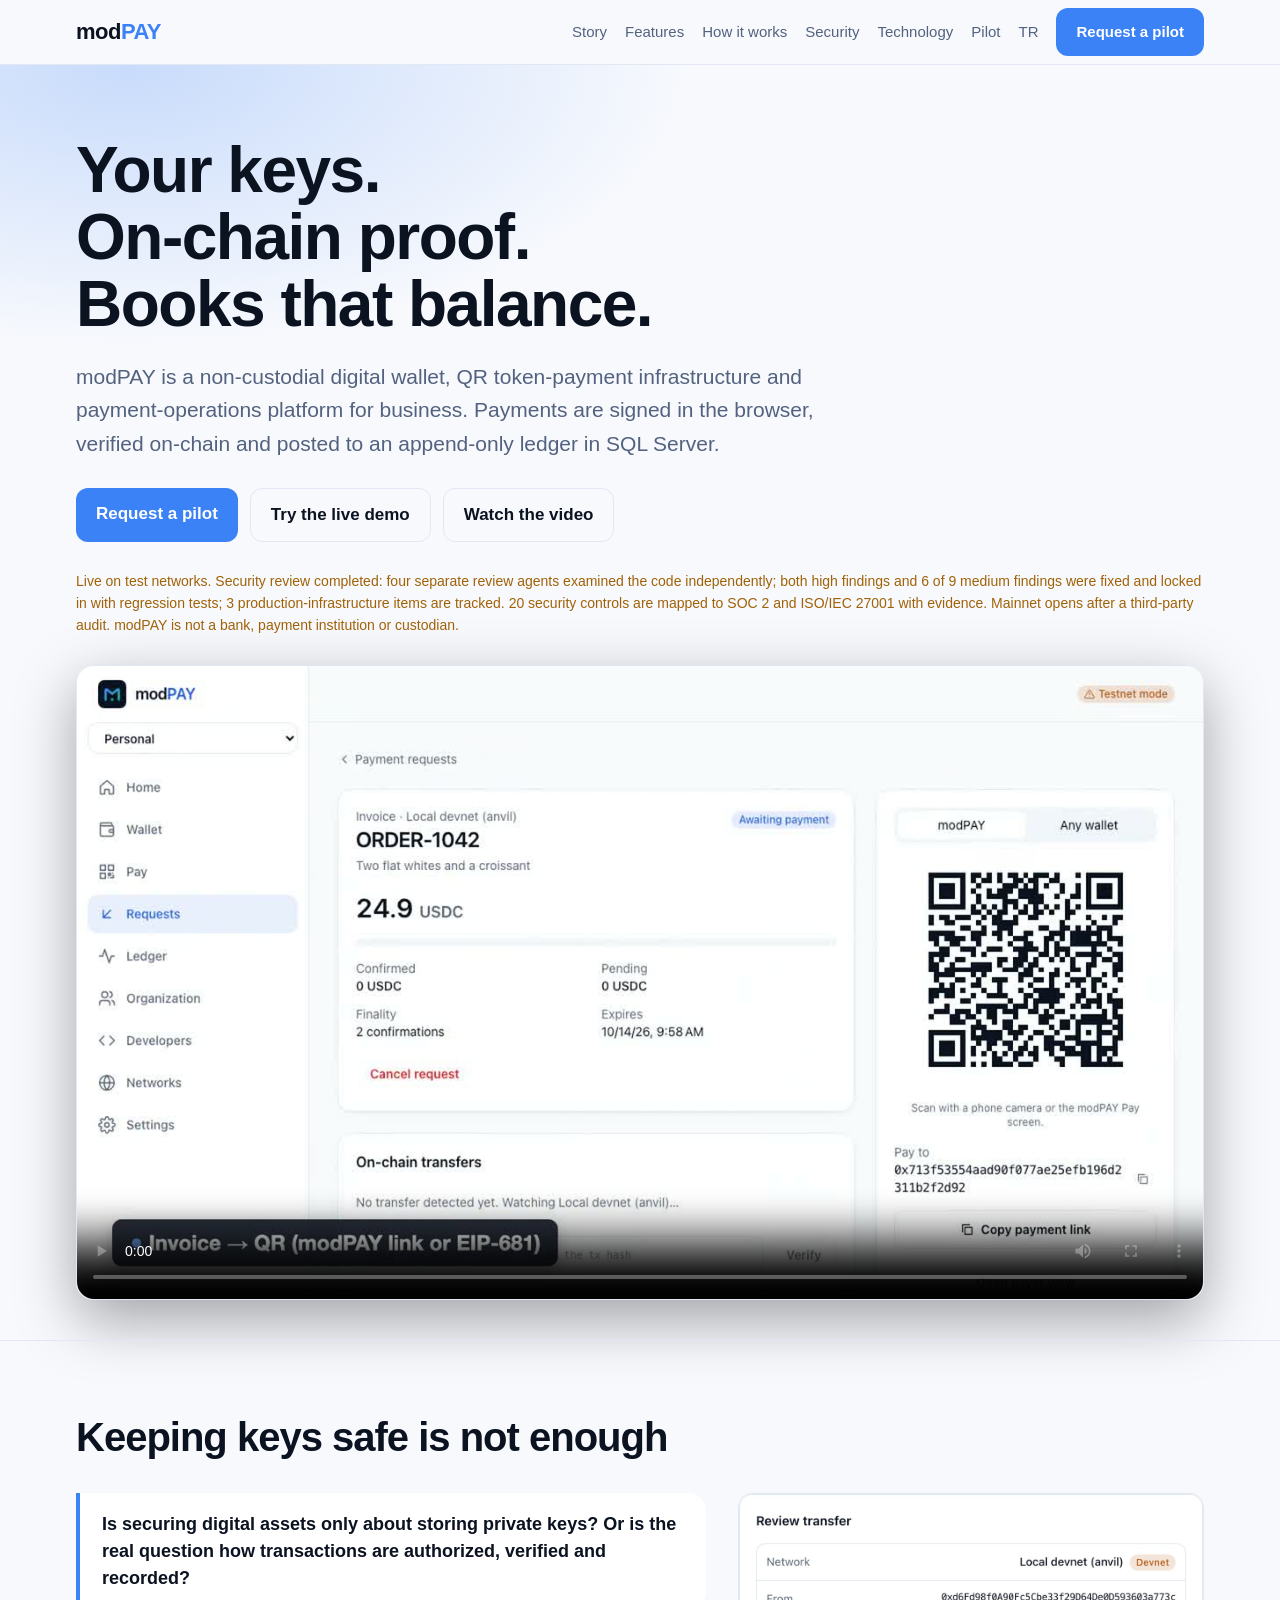
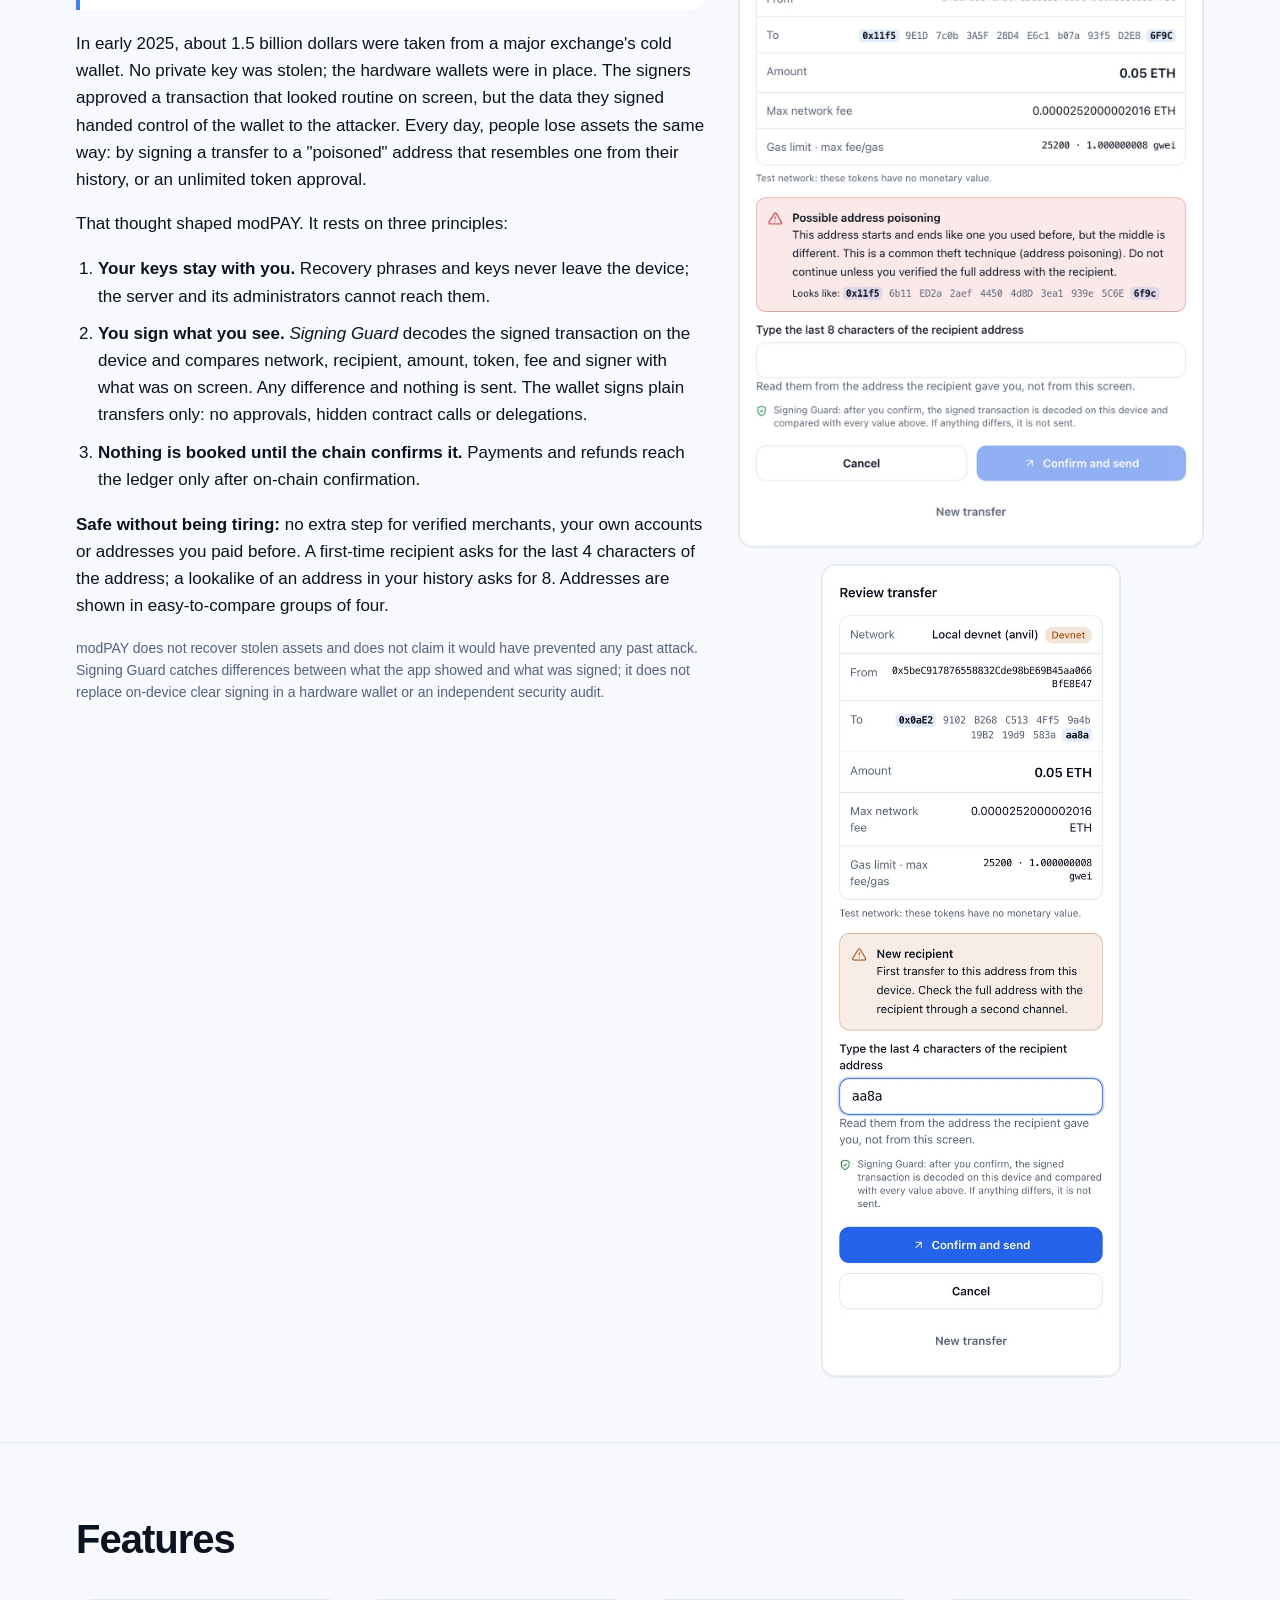
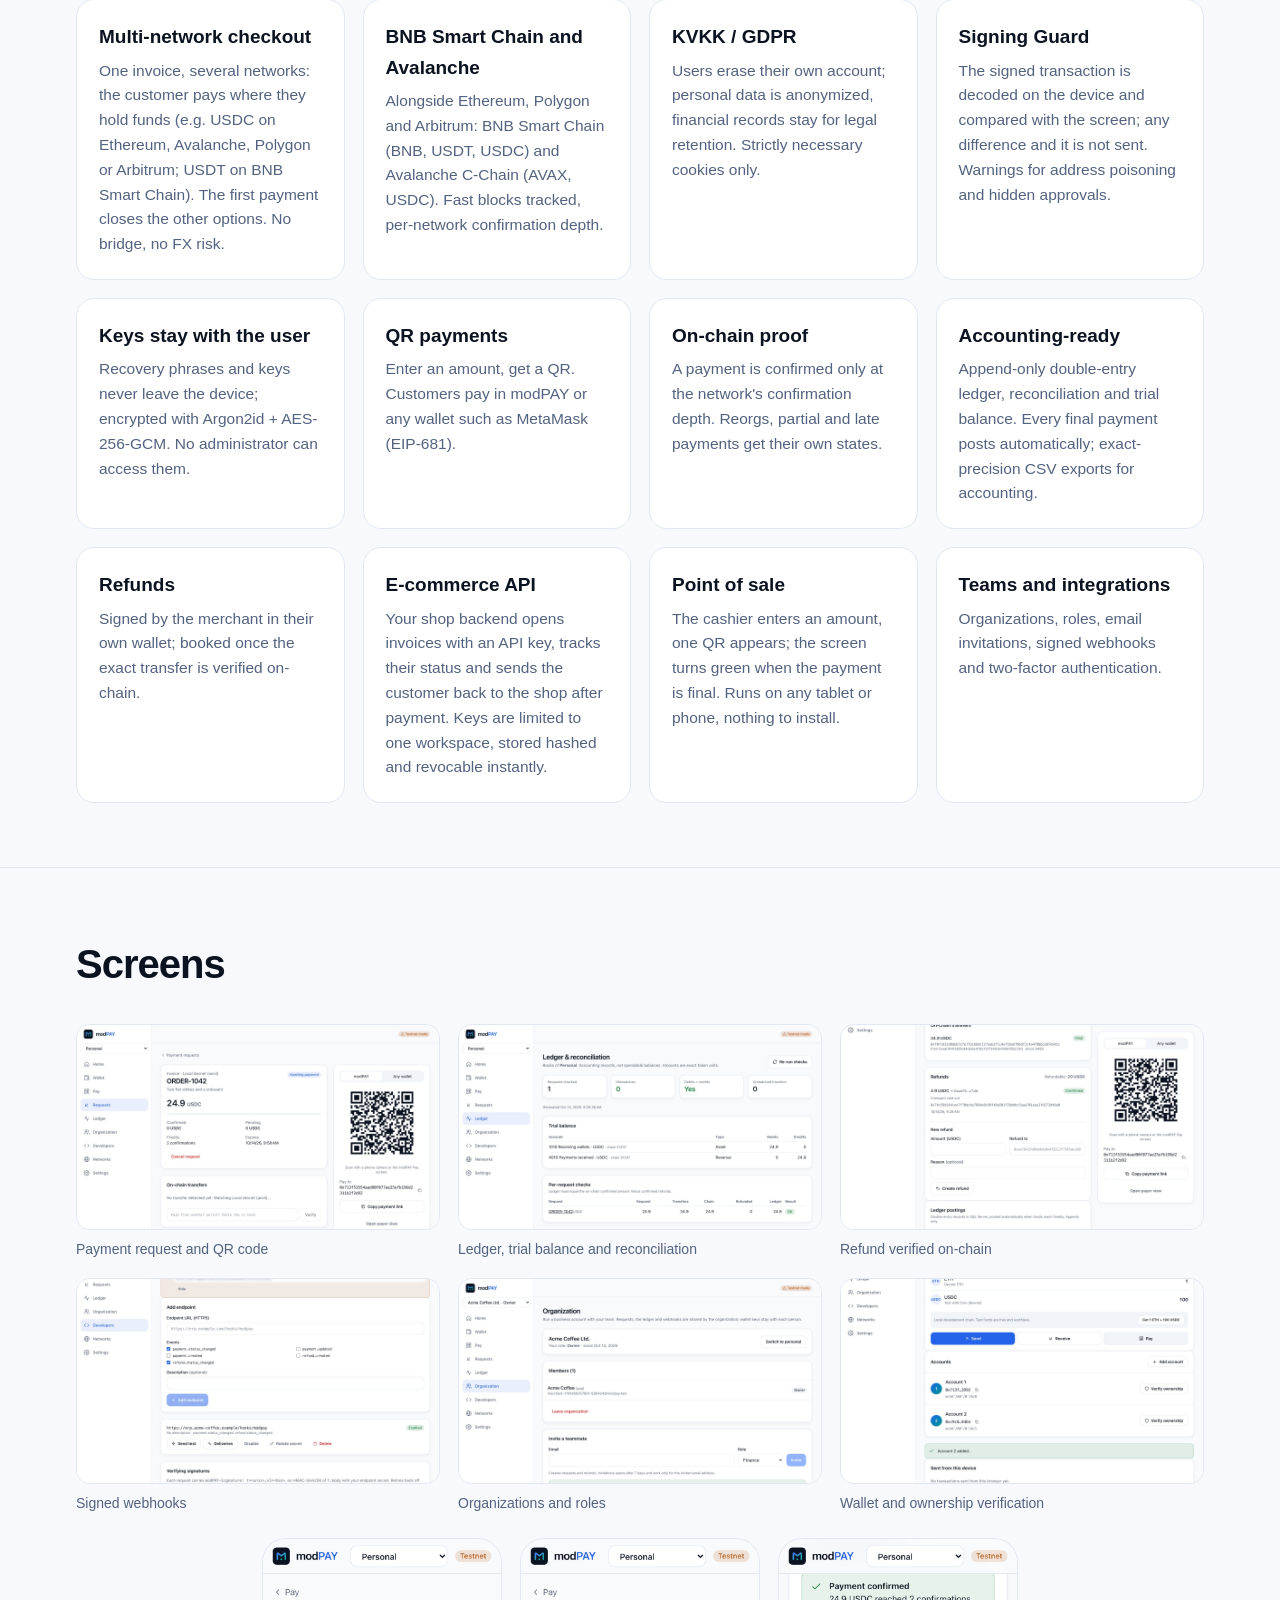
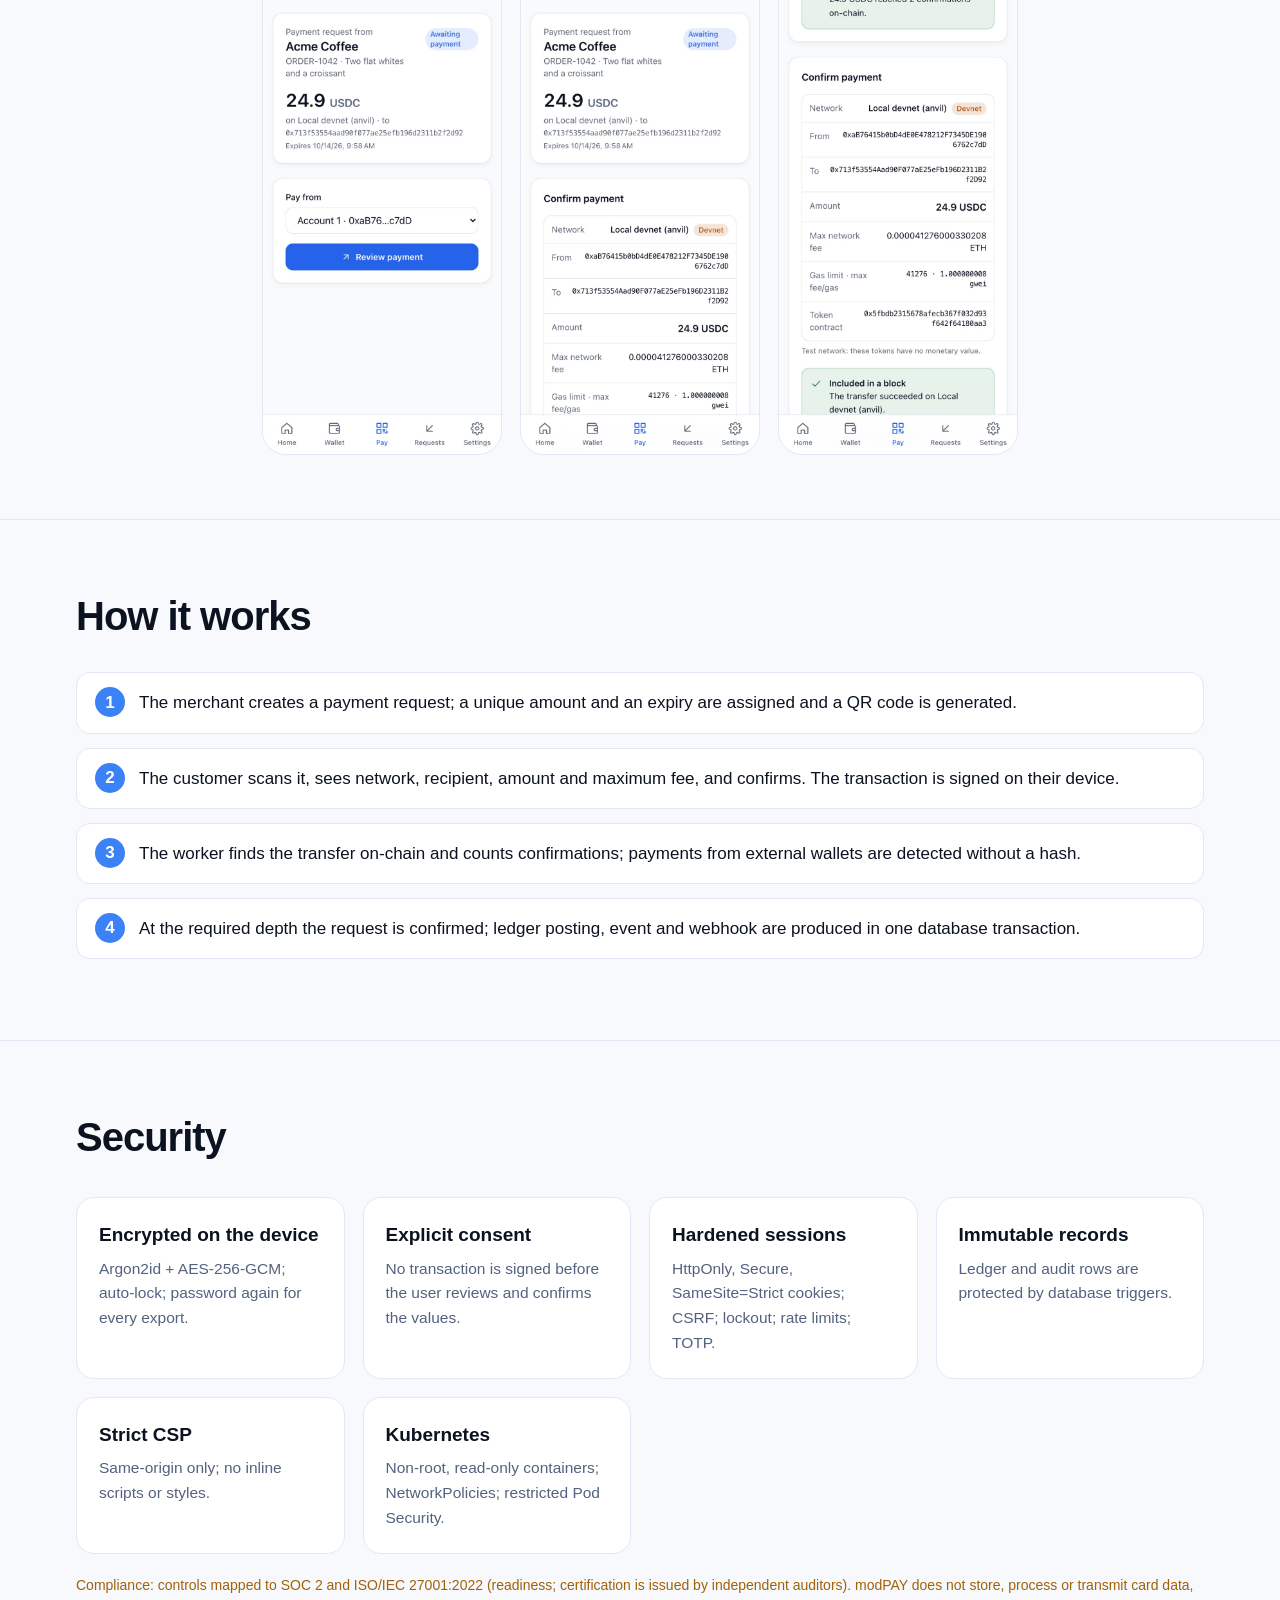
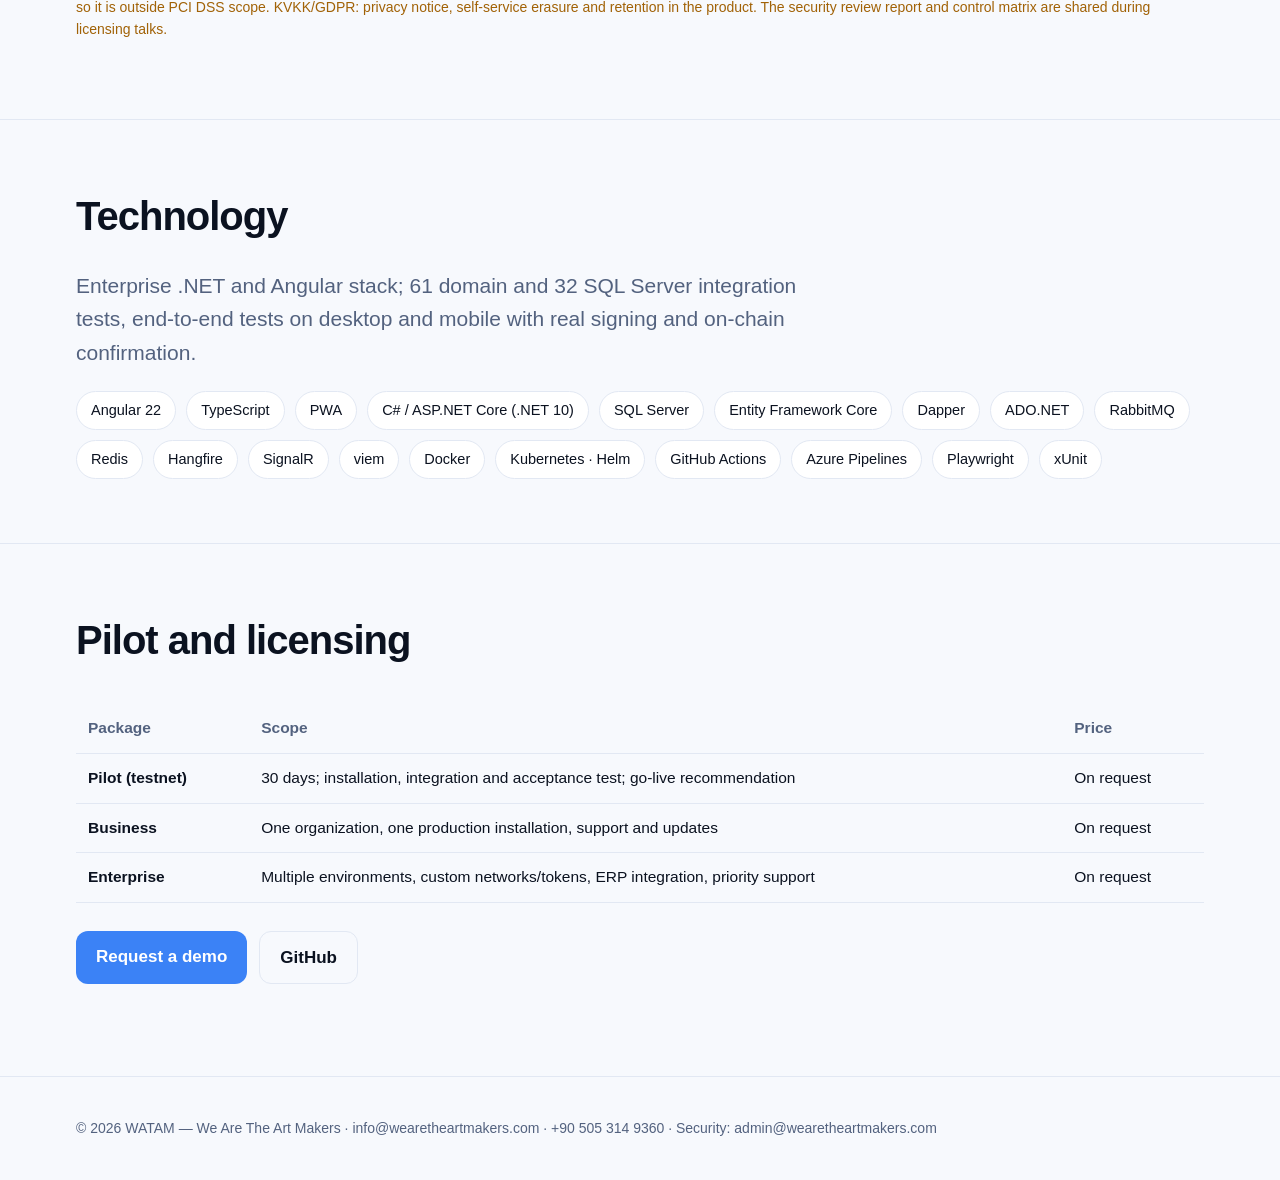
==== docs/en/index.html @ 9b3f0456 "v0.8.0: merchant API, POS, security review Co-Authored-By: Claude Opus 5.5 (1M context) <noreply@ant" ====
<!doctype html>
<html lang="en">
<head>
<meta charset="utf-8">
<meta name="viewport" content="width=device-width, initial-scale=1">
<title>modPAY — Your keys. On-chain proof. Books that balance.</title>
<meta name="description" content="Non-custodial wallet, QR token payments and payment operations for business. Signed in the browser, verified on-chain, posted to a SQL Server ledger.">
<link rel="canonical" href="https://wearetheartmakers.github.io/modPAY/en/">
<link rel="alternate" hreflang="tr" href="https://wearetheartmakers.github.io/modPAY/">
<link rel="alternate" hreflang="en" href="https://wearetheartmakers.github.io/modPAY/en/">
<meta property="og:type" content="website">
<meta property="og:title" content="modPAY — Your keys. On-chain proof. Books that balance.">
<meta property="og:description" content="Non-custodial wallet, QR token payments and payment operations for business. Signed in the browser, verified on-chain, posted to a SQL Server ledger.">
<meta property="og:image" content="https://wearetheartmakers.github.io/modPAY/assets/img/og-en.png">
<meta name="twitter:card" content="summary_large_image">
<meta name="theme-color" content="#070d1d">
<link rel="icon" href="../favicon.ico" sizes="16x16 32x32 48x48">
<link rel="icon" type="image/svg+xml" href="../assets/icon.svg">
<link rel="apple-touch-icon" href="../assets/apple-touch-icon.png">
<link rel="stylesheet" href="../assets/site.css">
</head>
<body>
<a class="skip" href="#main">Skip to content</a>
<header><div class="wrap">
<a class="brand" href="./">mod<span>PAY</span></a>
<nav aria-label="Main menu">
<a href="#story">Story</a><a href="#ozellikler">Features</a><a href="#nasil">How it works</a><a href="#guvenlik">Security</a><a href="#teknoloji">Technology</a><a href="#pilot">Pilot</a>
<a class="lang" href="../" hreflang="tr">TR</a>
<a class="btn" href="mailto:info@wearetheartmakers.com?subject=modPAY%20pilot">Request a pilot</a>
</nav></div></header>
<main id="main">
<div class="hero"><div class="wrap">
<h1>Your keys.<br>On-chain proof.<br>Books that balance.</h1>
<p class="lead">modPAY is a non-custodial digital wallet, QR token-payment infrastructure and payment-operations platform for business. Payments are signed in the browser, verified on-chain and posted to an append-only ledger in SQL Server.</p>
<div class="actions"><a class="btn" href="mailto:info@wearetheartmakers.com?subject=modPAY%20pilot">Request a pilot</a><a class="btn ghost" href="https://modpay.runasp.net" target="_blank" rel="noopener">Try the live demo</a><a class="btn ghost" href="#video">Watch the video</a></div>
<p class="note">Live on test networks. Security review completed: four separate review agents examined the code independently; both high findings and 6 of 9 medium findings were fixed and locked in with regression tests; 3 production-infrastructure items are tracked. 20 security controls are mapped to SOC 2 and ISO/IEC 27001 with evidence. Mainnet opens after a third-party audit. modPAY is not a bank, payment institution or custodian.</p>
<div class="video" id="video"><video controls preload="metadata" playsinline poster="../assets/video/poster.jpg" aria-label="modPAY intro video"><source src="../assets/video/modpay-intro.mp4" type="video/mp4"></video></div>
</div></div>

<section id="story"><div class="wrap">
<h2>Keeping keys safe is not enough</h2>
<div class="story"><div>
<blockquote>Is securing digital assets only about storing private keys? Or is the real question how transactions are authorized, verified and recorded?</blockquote>
<p>In early 2025, about 1.5 billion dollars were taken from a major exchange's cold wallet. No private key was stolen; the hardware wallets were in place. The signers approved a transaction that looked routine on screen, but the data they signed handed control of the wallet to the attacker. Every day, people lose assets the same way: by signing a transfer to a "poisoned" address that resembles one from their history, or an unlimited token approval.</p>
<p>That thought shaped modPAY. It rests on three principles:</p>
<ol>
<li><strong>Your keys stay with you.</strong> Recovery phrases and keys never leave the device; the server and its administrators cannot reach them.</li>
<li><strong>You sign what you see.</strong> <em>Signing Guard</em> decodes the signed transaction on the device and compares network, recipient, amount, token, fee and signer with what was on screen. Any difference and nothing is sent. The wallet signs plain transfers only: no approvals, hidden contract calls or delegations.</li>
<li><strong>Nothing is booked until the chain confirms it.</strong> Payments and refunds reach the ledger only after on-chain confirmation.</li>
</ol>
<p><strong>Safe without being tiring:</strong> no extra step for verified merchants, your own accounts or addresses you paid before. A first-time recipient asks for the last 4 characters of the address; a lookalike of an address in your history asks for 8. Addresses are shown in easy-to-compare groups of four.</p>
<p class="small">modPAY does not recover stolen assets and does not claim it would have prevented any past attack. Signing Guard catches differences between what the app showed and what was signed; it does not replace on-device clear signing in a hardware wallet or an independent security audit.</p>
</div>
<div class="imgs"><img loading="lazy" src="../assets/img/guard-lookalike.jpg" alt="Signing Guard: possible address poisoning warning"><img class="phone" loading="lazy" src="../assets/img/guard-mobile.jpg" alt="New recipient on a phone: type the last 4 characters"></div>
</div></div></section>

<section id="ozellikler"><div class="wrap">
<h2>Features</h2>
<div class="grid"><div class="card"><h3>Multi-network checkout</h3><p>One invoice, several networks: the customer pays where they hold funds (e.g. USDC on Ethereum, Avalanche, Polygon or Arbitrum; USDT on BNB Smart Chain). The first payment closes the other options. No bridge, no FX risk.</p></div><div class="card"><h3>BNB Smart Chain and Avalanche</h3><p>Alongside Ethereum, Polygon and Arbitrum: BNB Smart Chain (BNB, USDT, USDC) and Avalanche C-Chain (AVAX, USDC). Fast blocks tracked, per-network confirmation depth.</p></div><div class="card"><h3>KVKK / GDPR</h3><p>Users erase their own account; personal data is anonymized, financial records stay for legal retention. Strictly necessary cookies only.</p></div><div class="card"><h3>Signing Guard</h3><p>The signed transaction is decoded on the device and compared with the screen; any difference and it is not sent. Warnings for address poisoning and hidden approvals.</p></div><div class="card"><h3>Keys stay with the user</h3><p>Recovery phrases and keys never leave the device; encrypted with Argon2id + AES-256-GCM. No administrator can access them.</p></div><div class="card"><h3>QR payments</h3><p>Enter an amount, get a QR. Customers pay in modPAY or any wallet such as MetaMask (EIP-681).</p></div><div class="card"><h3>On-chain proof</h3><p>A payment is confirmed only at the network's confirmation depth. Reorgs, partial and late payments get their own states.</p></div><div class="card"><h3>Accounting-ready</h3><p>Append-only double-entry ledger, reconciliation and trial balance. Every final payment posts automatically; exact-precision CSV exports for accounting.</p></div><div class="card"><h3>Refunds</h3><p>Signed by the merchant in their own wallet; booked once the exact transfer is verified on-chain.</p></div><div class="card"><h3>E-commerce API</h3><p>Your shop backend opens invoices with an API key, tracks their status and sends the customer back to the shop after payment. Keys are limited to one workspace, stored hashed and revocable instantly.</p></div><div class="card"><h3>Point of sale</h3><p>The cashier enters an amount, one QR appears; the screen turns green when the payment is final. Runs on any tablet or phone, nothing to install.</p></div><div class="card"><h3>Teams and integrations</h3><p>Organizations, roles, email invitations, signed webhooks and two-factor authentication.</p></div></div>
</div></section>

<section><div class="wrap">
<h2>Screens</h2>
<div class="shots"><figure><img loading="lazy" src="../assets/img/invoice-qr.jpg" alt="Payment request and QR code"><figcaption>Payment request and QR code</figcaption></figure><figure><img loading="lazy" src="../assets/img/ledger.jpg" alt="Ledger, trial balance and reconciliation"><figcaption>Ledger, trial balance and reconciliation</figcaption></figure><figure><img loading="lazy" src="../assets/img/refund-confirmed.jpg" alt="Refund verified on-chain"><figcaption>Refund verified on-chain</figcaption></figure><figure><img loading="lazy" src="../assets/img/developers.jpg" alt="Signed webhooks"><figcaption>Signed webhooks</figcaption></figure><figure><img loading="lazy" src="../assets/img/organization.jpg" alt="Organizations and roles"><figcaption>Organizations and roles</figcaption></figure><figure><img loading="lazy" src="../assets/img/wallet.jpg" alt="Wallet and ownership verification"><figcaption>Wallet and ownership verification</figcaption></figure></div>
<div class="phones"><img loading="lazy" src="../assets/img/mobile-pay.jpg" alt="Payment request on a phone"><img loading="lazy" src="../assets/img/mobile-review.jpg" alt="Payment review"><img loading="lazy" src="../assets/img/mobile-confirmed.jpg" alt="Payment confirmed"></div>
</div></section>

<section id="nasil"><div class="wrap">
<h2>How it works</h2>
<ol class="steps"><li>The merchant creates a payment request; a unique amount and an expiry are assigned and a QR code is generated.</li><li>The customer scans it, sees network, recipient, amount and maximum fee, and confirms. The transaction is signed on their device.</li><li>The worker finds the transfer on-chain and counts confirmations; payments from external wallets are detected without a hash.</li><li>At the required depth the request is confirmed; ledger posting, event and webhook are produced in one database transaction.</li></ol>
</div></section>

<section id="guvenlik"><div class="wrap">
<h2>Security</h2>
<div class="grid"><div class="card"><h3>Encrypted on the device</h3><p>Argon2id + AES-256-GCM; auto-lock; password again for every export.</p></div><div class="card"><h3>Explicit consent</h3><p>No transaction is signed before the user reviews and confirms the values.</p></div><div class="card"><h3>Hardened sessions</h3><p>HttpOnly, Secure, SameSite=Strict cookies; CSRF; lockout; rate limits; TOTP.</p></div><div class="card"><h3>Immutable records</h3><p>Ledger and audit rows are protected by database triggers.</p></div><div class="card"><h3>Strict CSP</h3><p>Same-origin only; no inline scripts or styles.</p></div><div class="card"><h3>Kubernetes</h3><p>Non-root, read-only containers; NetworkPolicies; restricted Pod Security.</p></div></div>
<p class="note" style="margin-top:20px">Compliance: controls mapped to SOC 2 and ISO/IEC 27001:2022 (readiness; certification is issued by independent auditors). modPAY does not store, process or transmit card data, so it is outside PCI DSS scope. KVKK/GDPR: privacy notice, self-service erasure and retention in the product. The security review report and control matrix are shared during licensing talks.</p>
</div></section>

<section id="teknoloji"><div class="wrap">
<h2>Technology</h2>
<p class="lead">Enterprise .NET and Angular stack; 61 domain and 32 SQL Server integration tests, end-to-end tests on desktop and mobile with real signing and on-chain confirmation.</p>
<div class="chips"><span>Angular 22</span><span>TypeScript</span><span>PWA</span><span>C# / ASP.NET Core (.NET 10)</span><span>SQL Server</span><span>Entity Framework Core</span><span>Dapper</span><span>ADO.NET</span><span>RabbitMQ</span><span>Redis</span><span>Hangfire</span><span>SignalR</span><span>viem</span><span>Docker</span><span>Kubernetes · Helm</span><span>GitHub Actions</span><span>Azure Pipelines</span><span>Playwright</span><span>xUnit</span></div>
</div></section>

<section id="pilot"><div class="wrap">
<h2>Pilot and licensing</h2>
<div class="table-wrap"><table><thead><tr><th>Package</th><th>Scope</th><th>Price</th></tr></thead><tbody>
<tr><td><strong>Pilot (testnet)</strong></td><td>30 days; installation, integration and acceptance test; go-live recommendation</td><td>On request</td></tr><tr><td><strong>Business</strong></td><td>One organization, one production installation, support and updates</td><td>On request</td></tr><tr><td><strong>Enterprise</strong></td><td>Multiple environments, custom networks/tokens, ERP integration, priority support</td><td>On request</td></tr>
</tbody></table></div>
<div class="actions"><a class="btn" href="mailto:info@wearetheartmakers.com?subject=modPAY%20demo">Request a demo</a><a class="btn ghost" href="https://github.com/WeAreTheArtMakers/modPAY">GitHub</a></div>
</div></section>
</main>
<footer><div class="wrap">© 2026 WATAM — We Are The Art Makers · info@wearetheartmakers.com · +90 505 314 9360 · Security: admin@wearetheartmakers.com</div></footer>
</body></html>
---- docs/assets/site.css ----
:root{--bg:#070d1d;--panel:#0d1630;--line:#1f2b4d;--fg:#e8eefc;--muted:#a3b1cf;--accent:#3b82f6;--accent2:#22d3ee;--warn:#fbbf24;--radius:18px}
@media (prefers-color-scheme: light){:root:not([data-theme="dark"]){--bg:#f7f9fd;--panel:#ffffff;--line:#e2e8f3;--fg:#0b1220;--muted:#53627f;--warn:#a16207}}
*{box-sizing:border-box}html{scroll-behavior:smooth}
body{margin:0;background:var(--bg);color:var(--fg);font:17px/1.6 -apple-system,BlinkMacSystemFont,"Segoe UI",Roboto,"Helvetica Neue",Arial,sans-serif}
a{color:var(--accent)}img,video{max-width:100%;display:block}
.wrap{max-width:1160px;margin:0 auto;padding:0 16px}
.skip{position:absolute;left:-999px}.skip:focus{left:16px;top:16px;background:var(--panel);padding:8px 12px;z-index:9}
header{position:sticky;top:0;z-index:5;backdrop-filter:blur(10px);background:color-mix(in srgb,var(--bg) 85%,transparent);border-bottom:1px solid var(--line)}
header .wrap{display:flex;align-items:center;gap:20px;height:64px}
.brand{font-weight:800;font-size:22px;color:var(--fg);text-decoration:none;letter-spacing:-.5px}.brand span{color:var(--accent)}
nav{margin-left:auto;display:flex;gap:18px;align-items:center;flex-wrap:wrap}nav a{color:var(--muted);text-decoration:none;font-size:15px}nav a:hover{color:var(--fg)}
.btn{display:inline-block;padding:12px 20px;border-radius:12px;background:var(--accent);color:#fff!important;text-decoration:none;font-weight:600}
.btn.ghost{background:transparent;border:1px solid var(--line);color:var(--fg)!important}
@media (max-width:760px){nav a:not(.btn):not(.lang){display:none}}
.hero{padding:72px 0 40px;background:radial-gradient(800px 400px at 10% 0%,color-mix(in srgb,var(--accent) 25%,transparent),transparent 70%)}
.hero h1{font-size:clamp(38px,6vw,64px);line-height:1.05;letter-spacing:-1.5px;margin:0 0 18px}
.lead{font-size:clamp(18px,2.2vw,21px);color:var(--muted);max-width:760px}
.actions{display:flex;gap:12px;flex-wrap:wrap;margin:28px 0}
.note{font-size:14px;color:var(--warn)}
.video{margin:28px 0 0;border-radius:var(--radius);overflow:hidden;border:1px solid var(--line);box-shadow:0 20px 60px rgba(0,0,0,.35)}
section{padding:64px 0;border-top:1px solid var(--line)}
h2{font-size:clamp(28px,4vw,40px);letter-spacing:-1px;margin:0 0 12px}
.grid{display:grid;gap:18px;grid-template-columns:repeat(auto-fit,minmax(260px,1fr));margin-top:28px}
.card{background:var(--panel);border:1px solid var(--line);border-radius:var(--radius);padding:22px}
.card h3{margin:0 0 6px;font-size:19px}.card p{margin:0;color:var(--muted);font-size:15.5px}
.shots{display:grid;gap:18px;grid-template-columns:repeat(auto-fit,minmax(320px,1fr));margin-top:28px}
figure{margin:0}figure img{border-radius:14px;border:1px solid var(--line)}figcaption{color:var(--muted);font-size:14px;margin-top:8px}
.phones{display:flex;gap:18px;justify-content:center;flex-wrap:wrap;margin-top:24px}.phones img{width:240px;border-radius:24px;border:1px solid var(--line)}
ol.steps{counter-reset:s;list-style:none;padding:0;display:grid;gap:14px;margin-top:24px}
ol.steps li{counter-increment:s;background:var(--panel);border:1px solid var(--line);border-radius:14px;padding:16px 18px 16px 62px;position:relative}
ol.steps li:before{content:counter(s);position:absolute;left:18px;top:14px;width:30px;height:30px;border-radius:50%;background:var(--accent);color:#fff;display:grid;place-items:center;font-weight:700}
.chips{display:flex;flex-wrap:wrap;gap:10px;margin-top:20px}.chips span{border:1px solid var(--line);border-radius:999px;padding:7px 14px;font-size:14.5px;background:var(--panel)}
table{width:100%;border-collapse:collapse;margin-top:20px;font-size:15.5px}th,td{text-align:left;padding:12px;border-bottom:1px solid var(--line);vertical-align:top}th{color:var(--muted);font-weight:600}
.table-wrap{overflow-x:auto}
footer{padding:40px 0;color:var(--muted);font-size:14px;border-top:1px solid var(--line)}

.story{display:grid;gap:32px;grid-template-columns:minmax(0,1.15fr) minmax(0,.85fr);align-items:start;margin-top:24px}
.story blockquote{margin:0 0 20px;padding:18px 22px;border-left:4px solid var(--accent,#3b82f6);background:var(--panel);border-radius:0 var(--radius) var(--radius) 0;font-size:18px;font-weight:600;line-height:1.5}
.story ol{padding-left:22px;margin:18px 0}.story li{margin:10px 0}
.story .imgs{display:grid;gap:16px}.story .imgs img{border-radius:14px;border:1px solid var(--line)}
.story .imgs .phone{max-width:300px;justify-self:center}
.small{font-size:14px;color:var(--muted)}
@media (max-width:860px){.story{grid-template-columns:minmax(0,1fr)}}
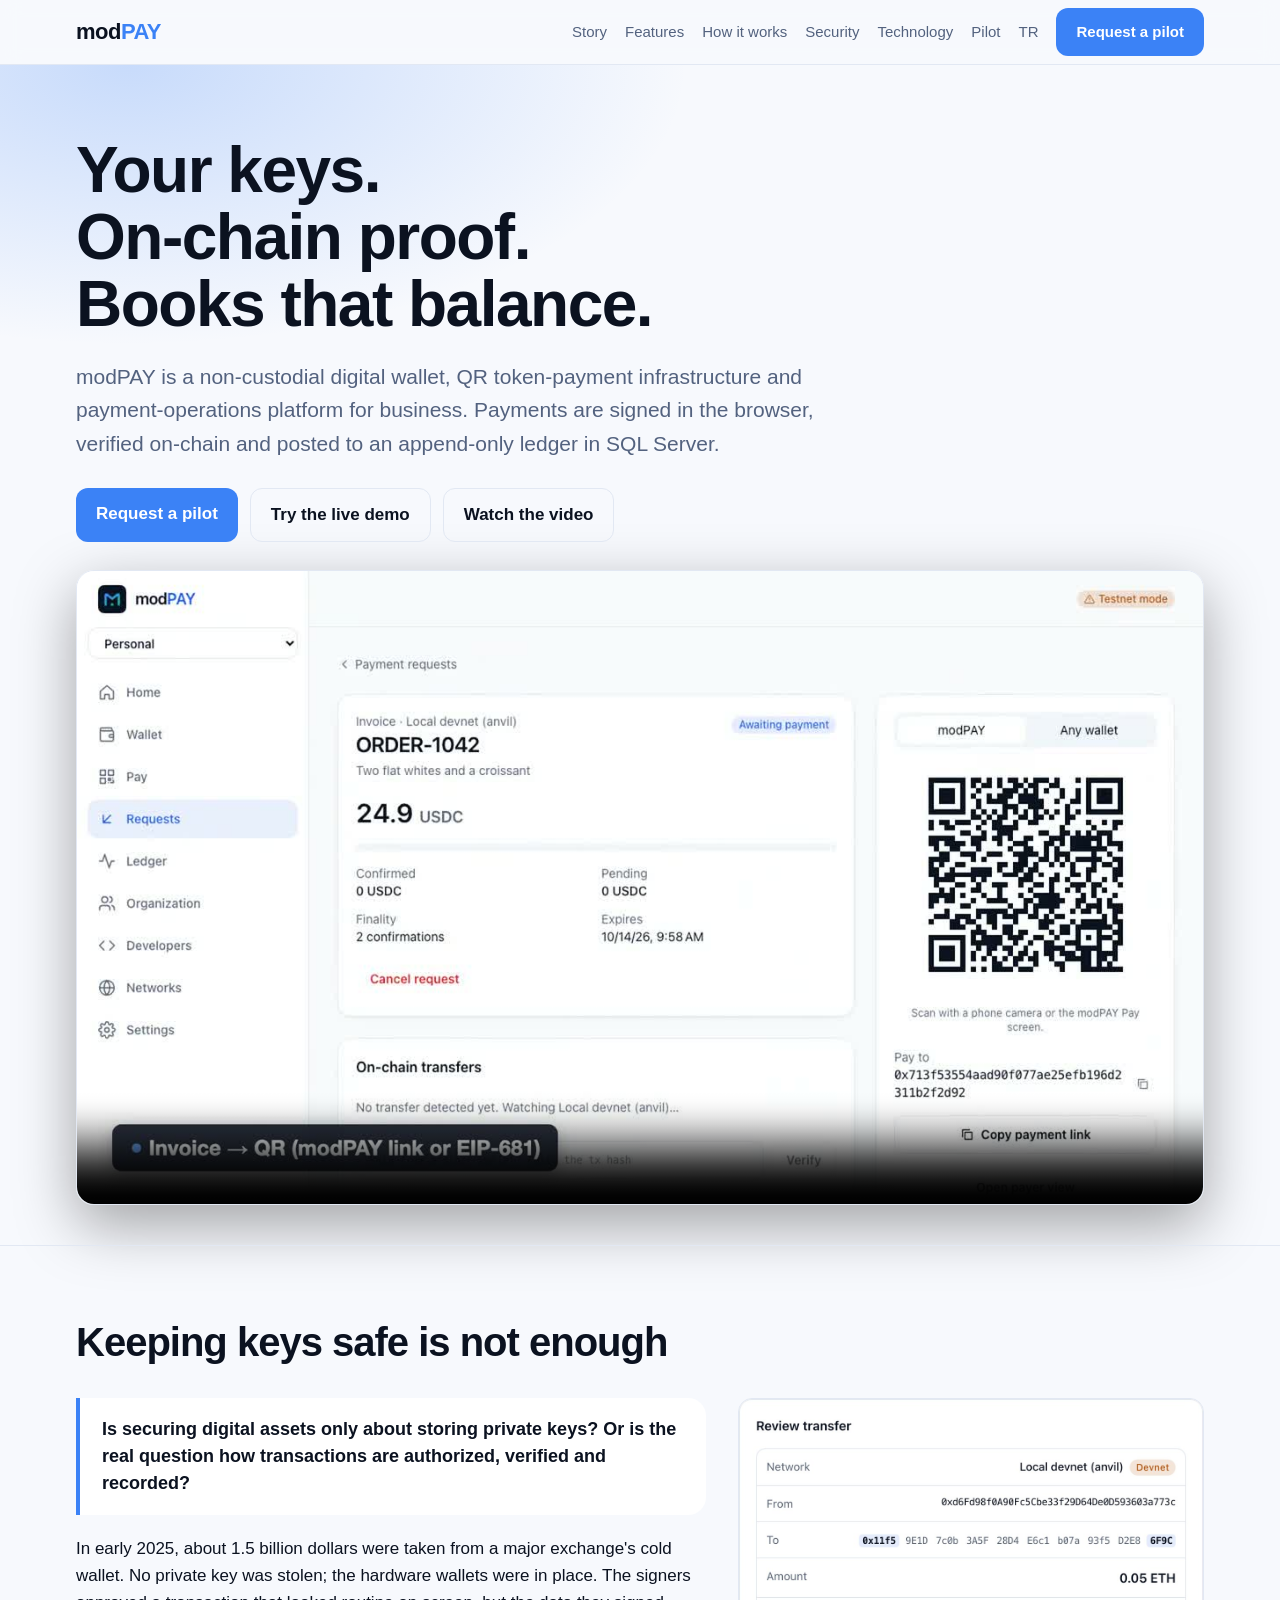
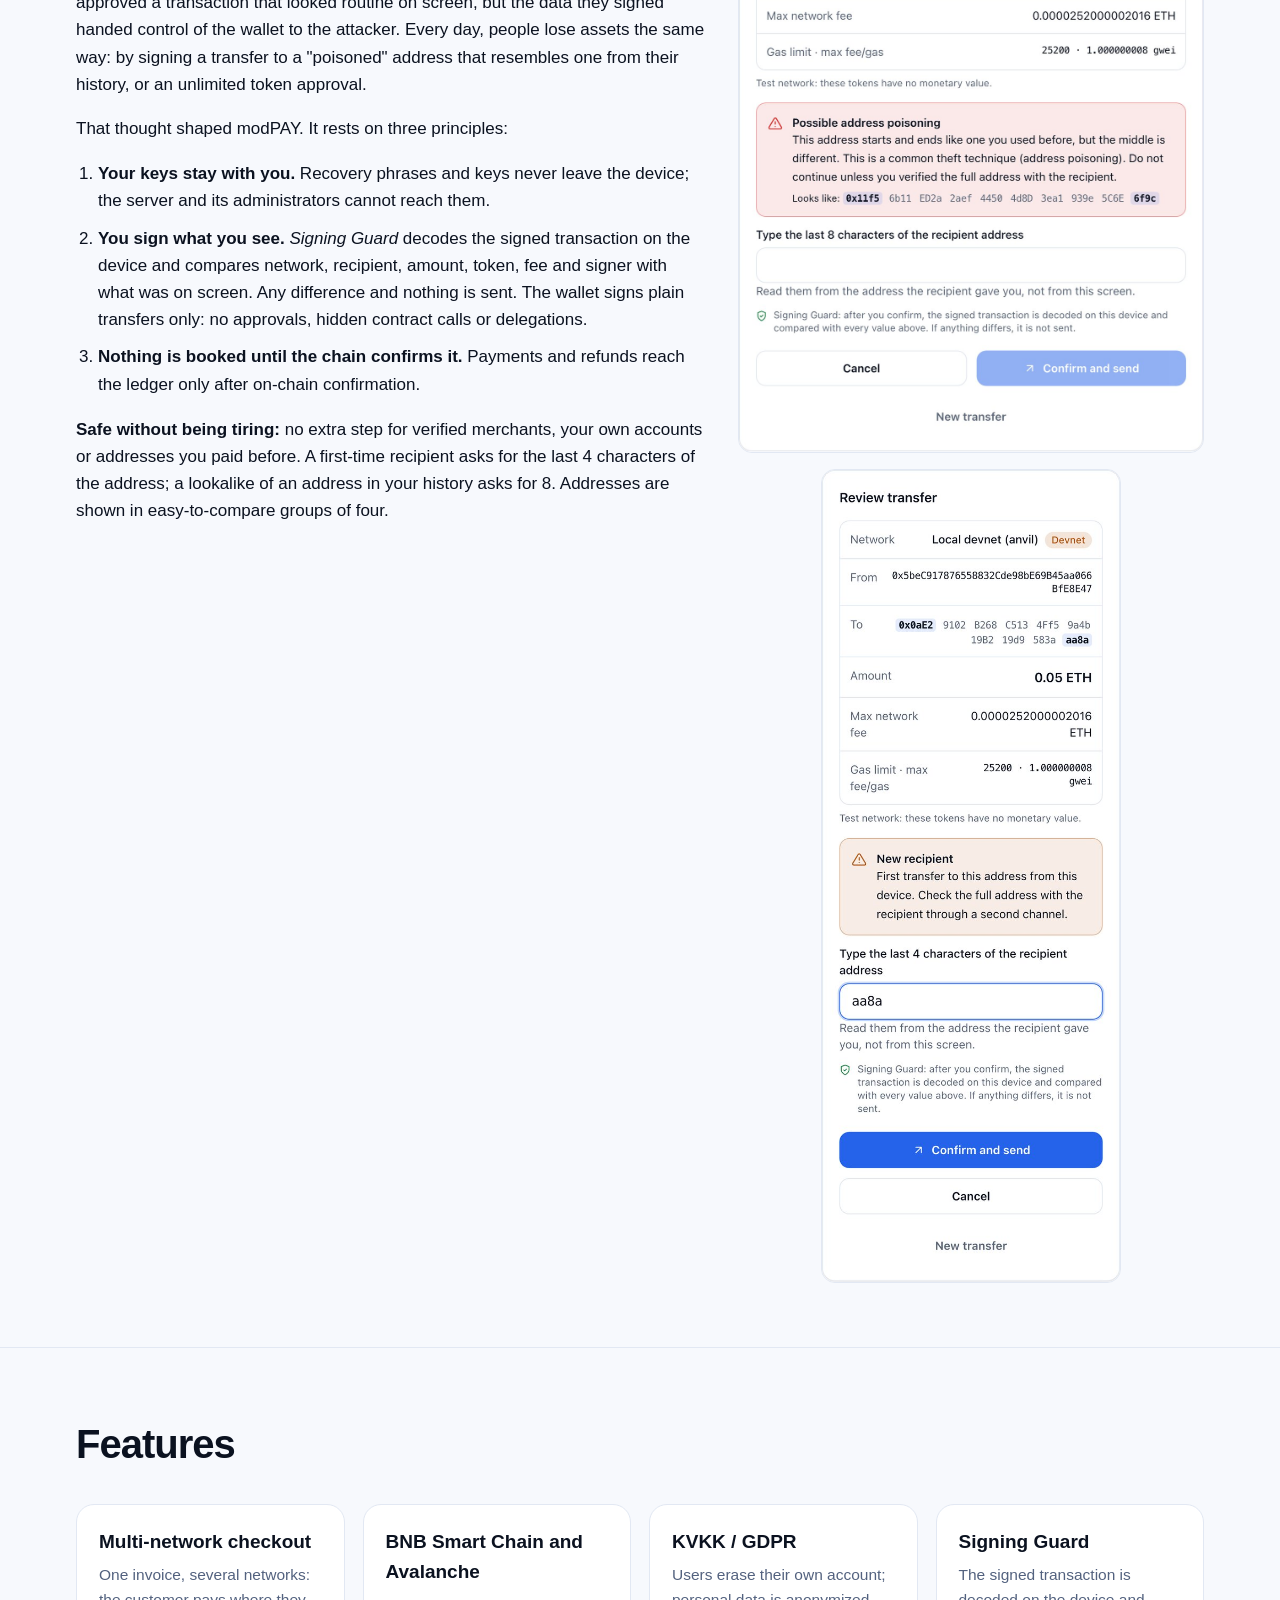
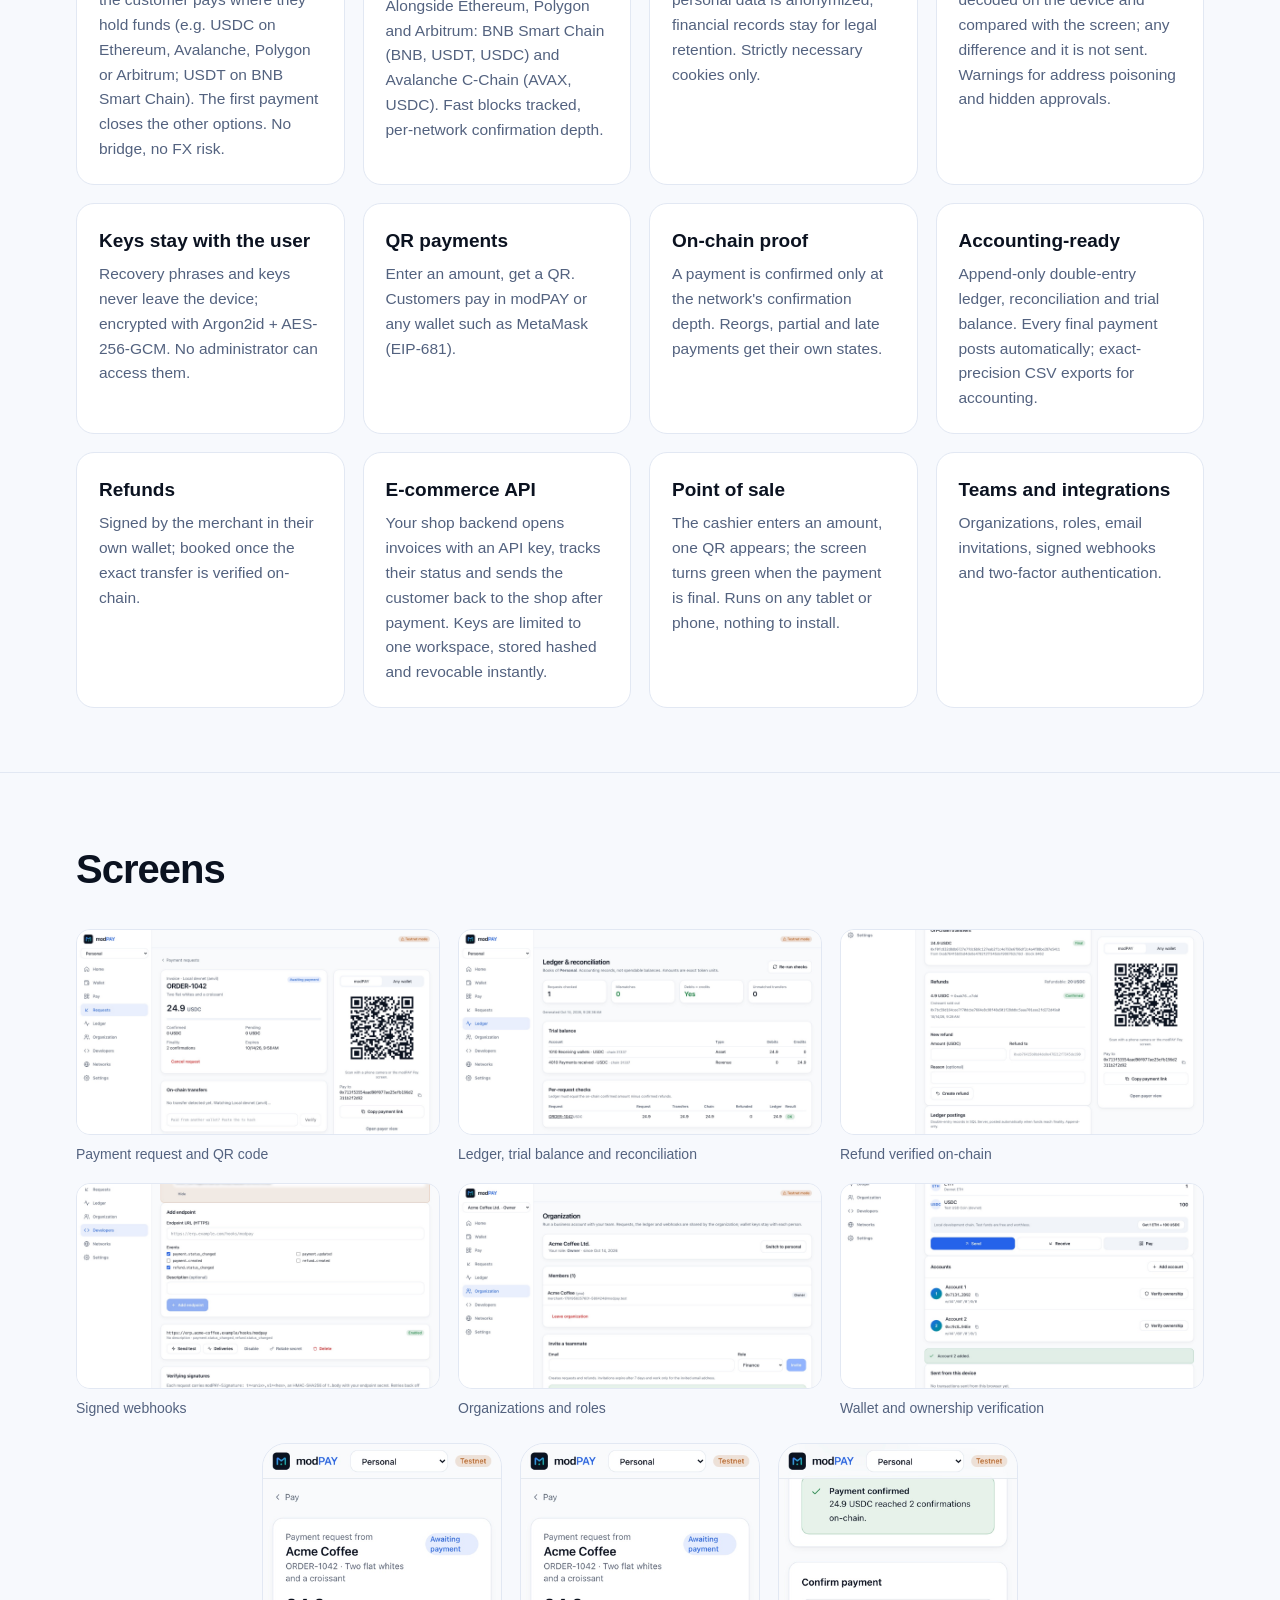
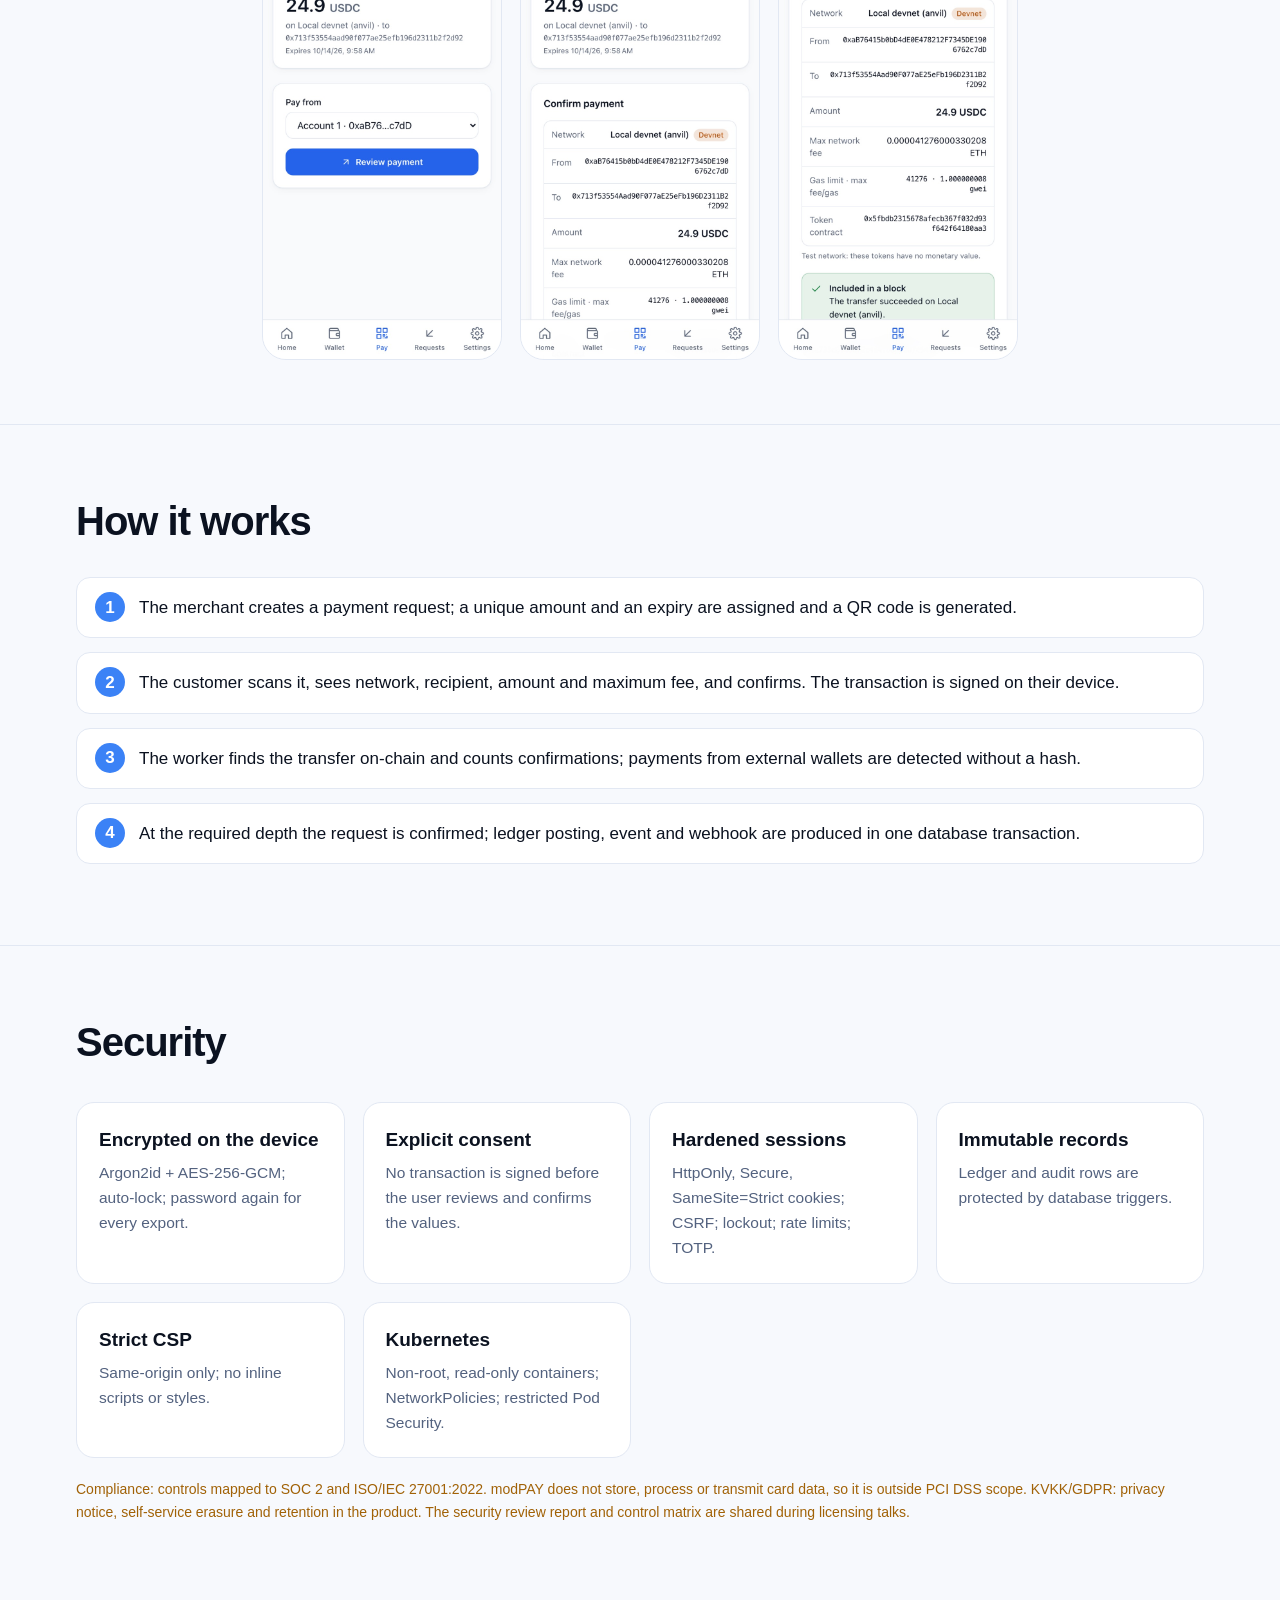
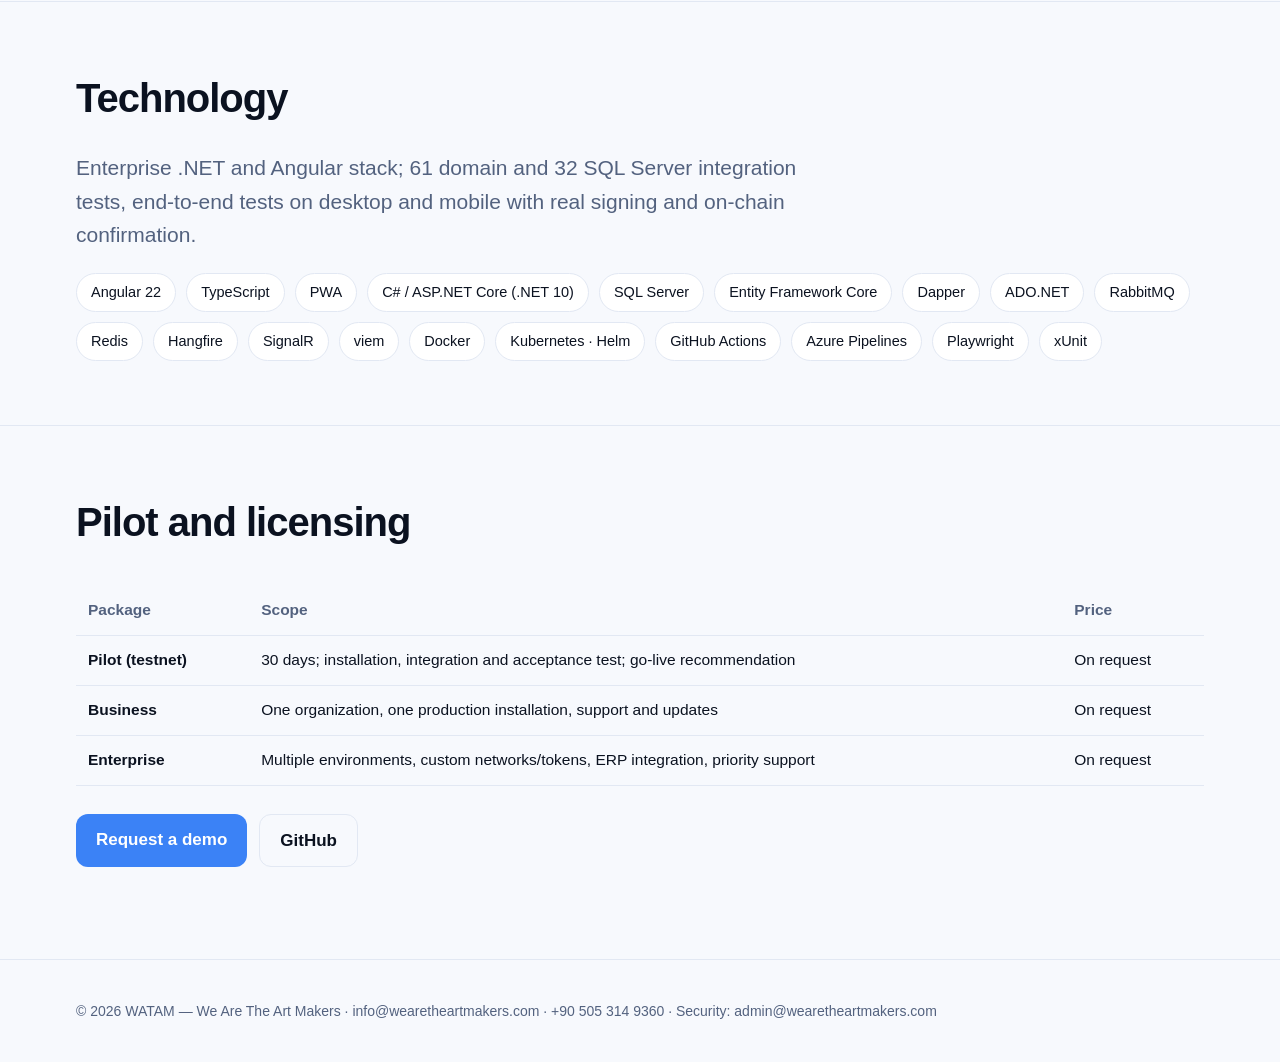
==== commit 57a2a4fc: "Remove disclaimer notes from the product page Co-Authored-By: Claude Opus 5.5 (1M context) <noreply@" ====
--- a/docs/en/index.html
+++ b/docs/en/index.html
@@ -33,7 +33,6 @@
 <h1>Your keys.<br>On-chain proof.<br>Books that balance.</h1>
 <p class="lead">modPAY is a non-custodial digital wallet, QR token-payment infrastructure and payment-operations platform for business. Payments are signed in the browser, verified on-chain and posted to an append-only ledger in SQL Server.</p>
 <div class="actions"><a class="btn" href="mailto:info@wearetheartmakers.com?subject=modPAY%20pilot">Request a pilot</a><a class="btn ghost" href="https://modpay.runasp.net" target="_blank" rel="noopener">Try the live demo</a><a class="btn ghost" href="#video">Watch the video</a></div>
-<p class="note">Live on test networks. Security review completed: four separate review agents examined the code independently; both high findings and 6 of 9 medium findings were fixed and locked in with regression tests; 3 production-infrastructure items are tracked. 20 security controls are mapped to SOC 2 and ISO/IEC 27001 with evidence. Mainnet opens after a third-party audit. modPAY is not a bank, payment institution or custodian.</p>
 <div class="video" id="video"><video controls preload="metadata" playsinline poster="../assets/video/poster.jpg" aria-label="modPAY intro video"><source src="../assets/video/modpay-intro.mp4" type="video/mp4"></video></div>
 </div></div>
 
@@ -49,7 +48,6 @@
 <li><strong>Nothing is booked until the chain confirms it.</strong> Payments and refunds reach the ledger only after on-chain confirmation.</li>
 </ol>
 <p><strong>Safe without being tiring:</strong> no extra step for verified merchants, your own accounts or addresses you paid before. A first-time recipient asks for the last 4 characters of the address; a lookalike of an address in your history asks for 8. Addresses are shown in easy-to-compare groups of four.</p>
-<p class="small">modPAY does not recover stolen assets and does not claim it would have prevented any past attack. Signing Guard catches differences between what the app showed and what was signed; it does not replace on-device clear signing in a hardware wallet or an independent security audit.</p>
 </div>
 <div class="imgs"><img loading="lazy" src="../assets/img/guard-lookalike.jpg" alt="Signing Guard: possible address poisoning warning"><img class="phone" loading="lazy" src="../assets/img/guard-mobile.jpg" alt="New recipient on a phone: type the last 4 characters"></div>
 </div></div></section>
@@ -73,7 +71,7 @@
 <section id="guvenlik"><div class="wrap">
 <h2>Security</h2>
 <div class="grid"><div class="card"><h3>Encrypted on the device</h3><p>Argon2id + AES-256-GCM; auto-lock; password again for every export.</p></div><div class="card"><h3>Explicit consent</h3><p>No transaction is signed before the user reviews and confirms the values.</p></div><div class="card"><h3>Hardened sessions</h3><p>HttpOnly, Secure, SameSite=Strict cookies; CSRF; lockout; rate limits; TOTP.</p></div><div class="card"><h3>Immutable records</h3><p>Ledger and audit rows are protected by database triggers.</p></div><div class="card"><h3>Strict CSP</h3><p>Same-origin only; no inline scripts or styles.</p></div><div class="card"><h3>Kubernetes</h3><p>Non-root, read-only containers; NetworkPolicies; restricted Pod Security.</p></div></div>
-<p class="note" style="margin-top:20px">Compliance: controls mapped to SOC 2 and ISO/IEC 27001:2022 (readiness; certification is issued by independent auditors). modPAY does not store, process or transmit card data, so it is outside PCI DSS scope. KVKK/GDPR: privacy notice, self-service erasure and retention in the product. The security review report and control matrix are shared during licensing talks.</p>
+<p class="note" style="margin-top:20px">Compliance: controls mapped to SOC 2 and ISO/IEC 27001:2022. modPAY does not store, process or transmit card data, so it is outside PCI DSS scope. KVKK/GDPR: privacy notice, self-service erasure and retention in the product. The security review report and control matrix are shared during licensing talks.</p>
 </div></section>
 
 <section id="teknoloji"><div class="wrap">
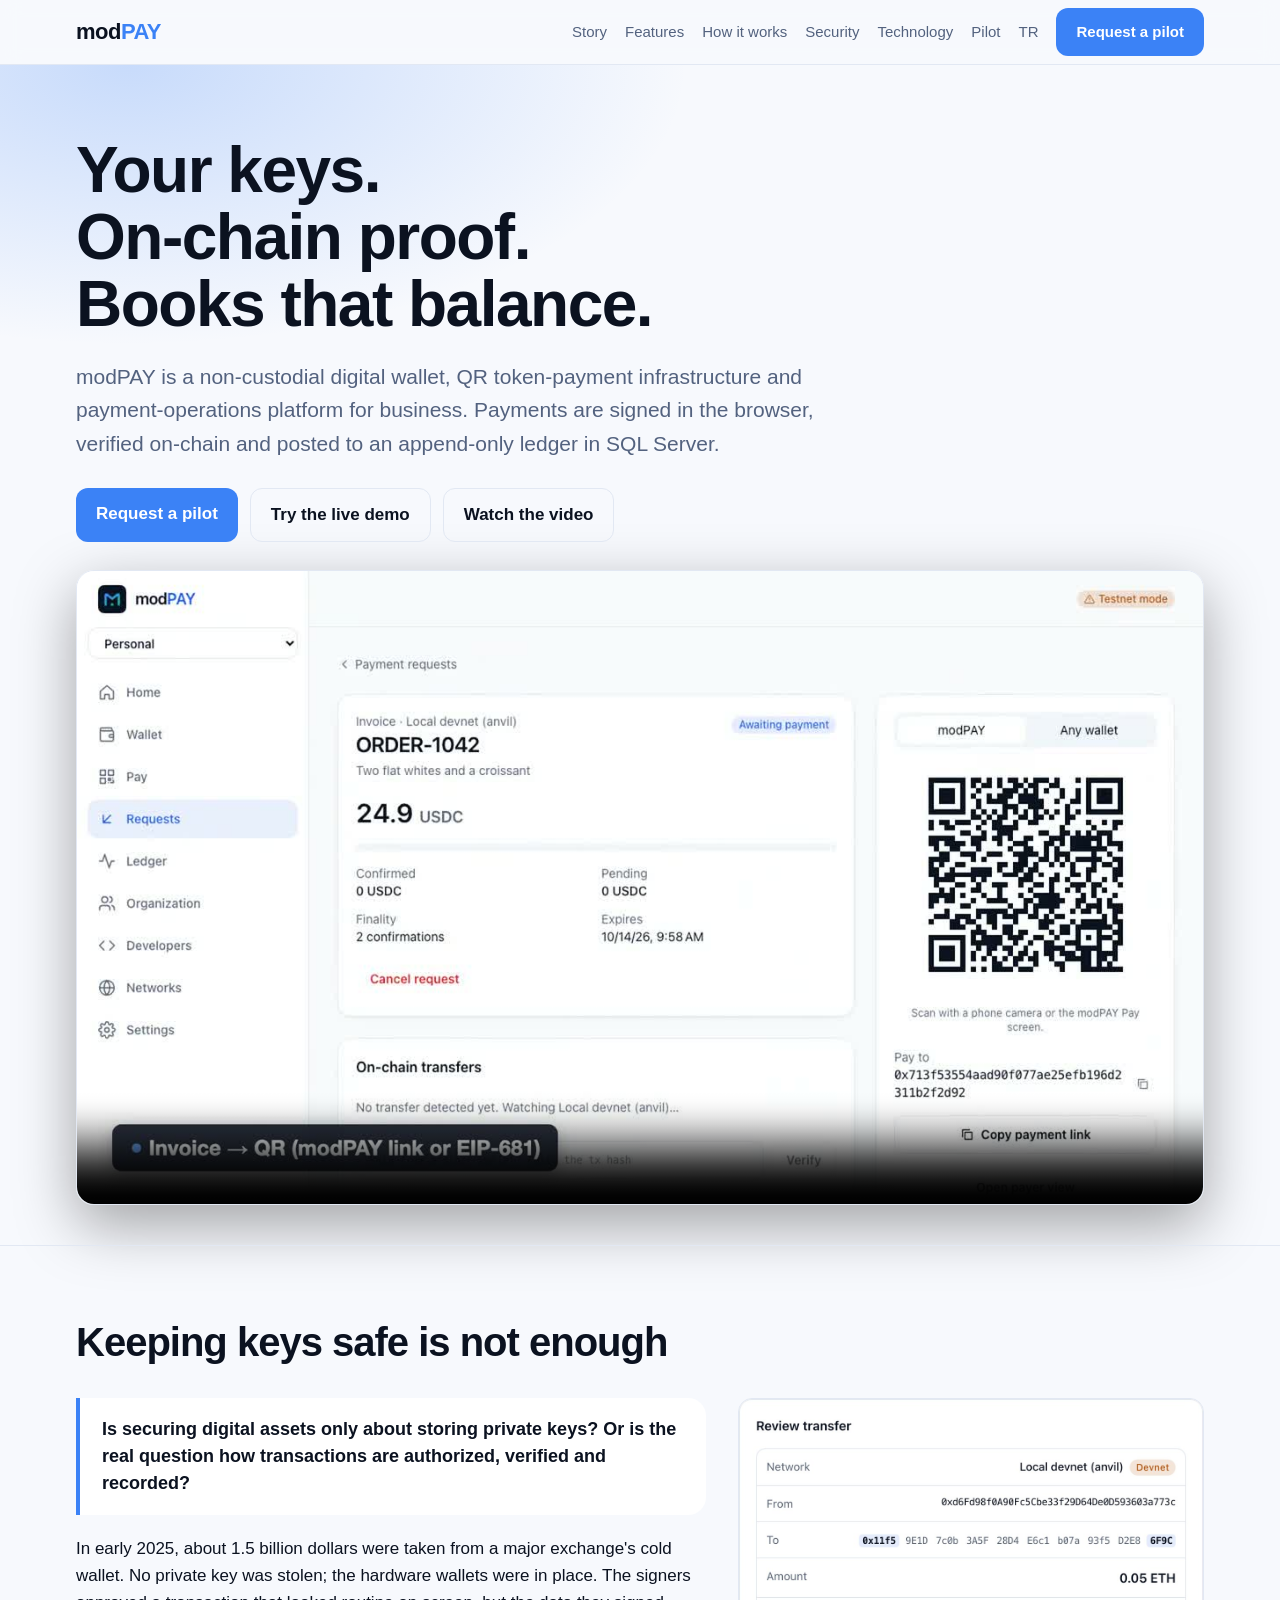
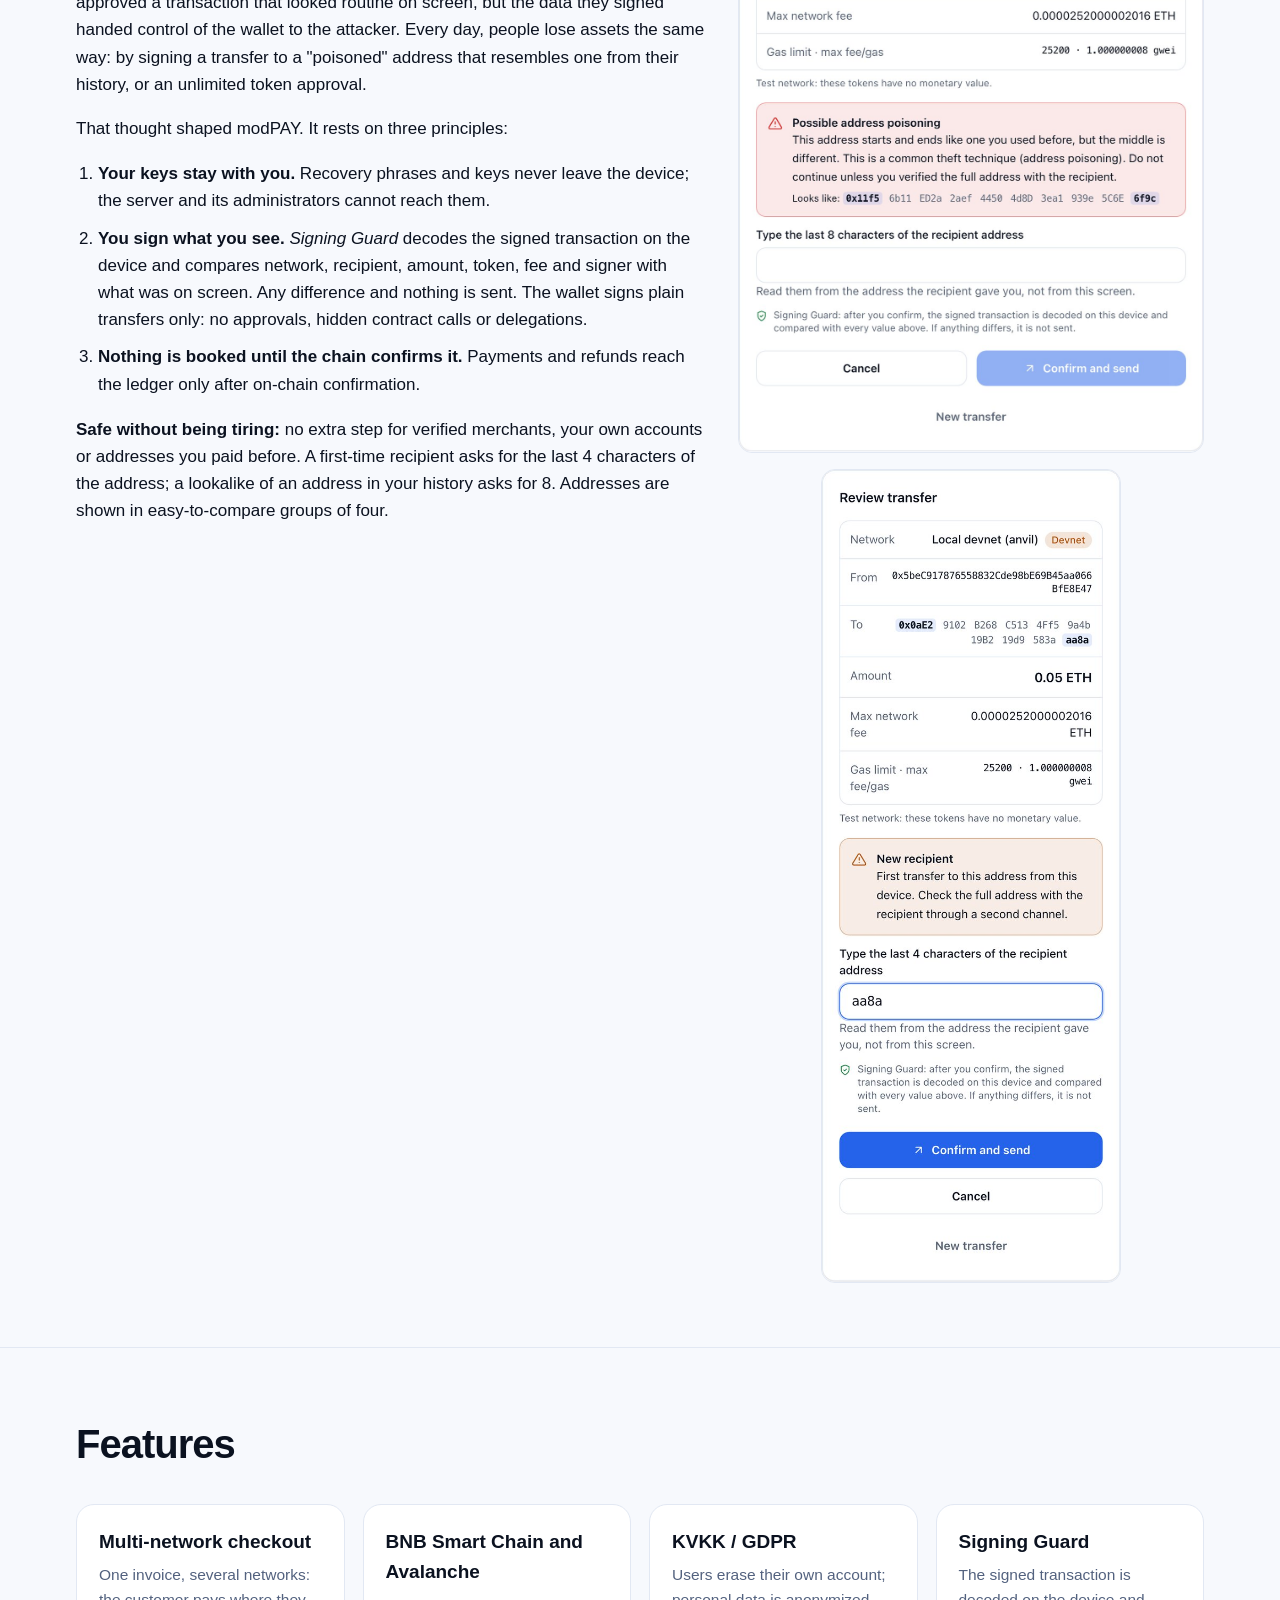
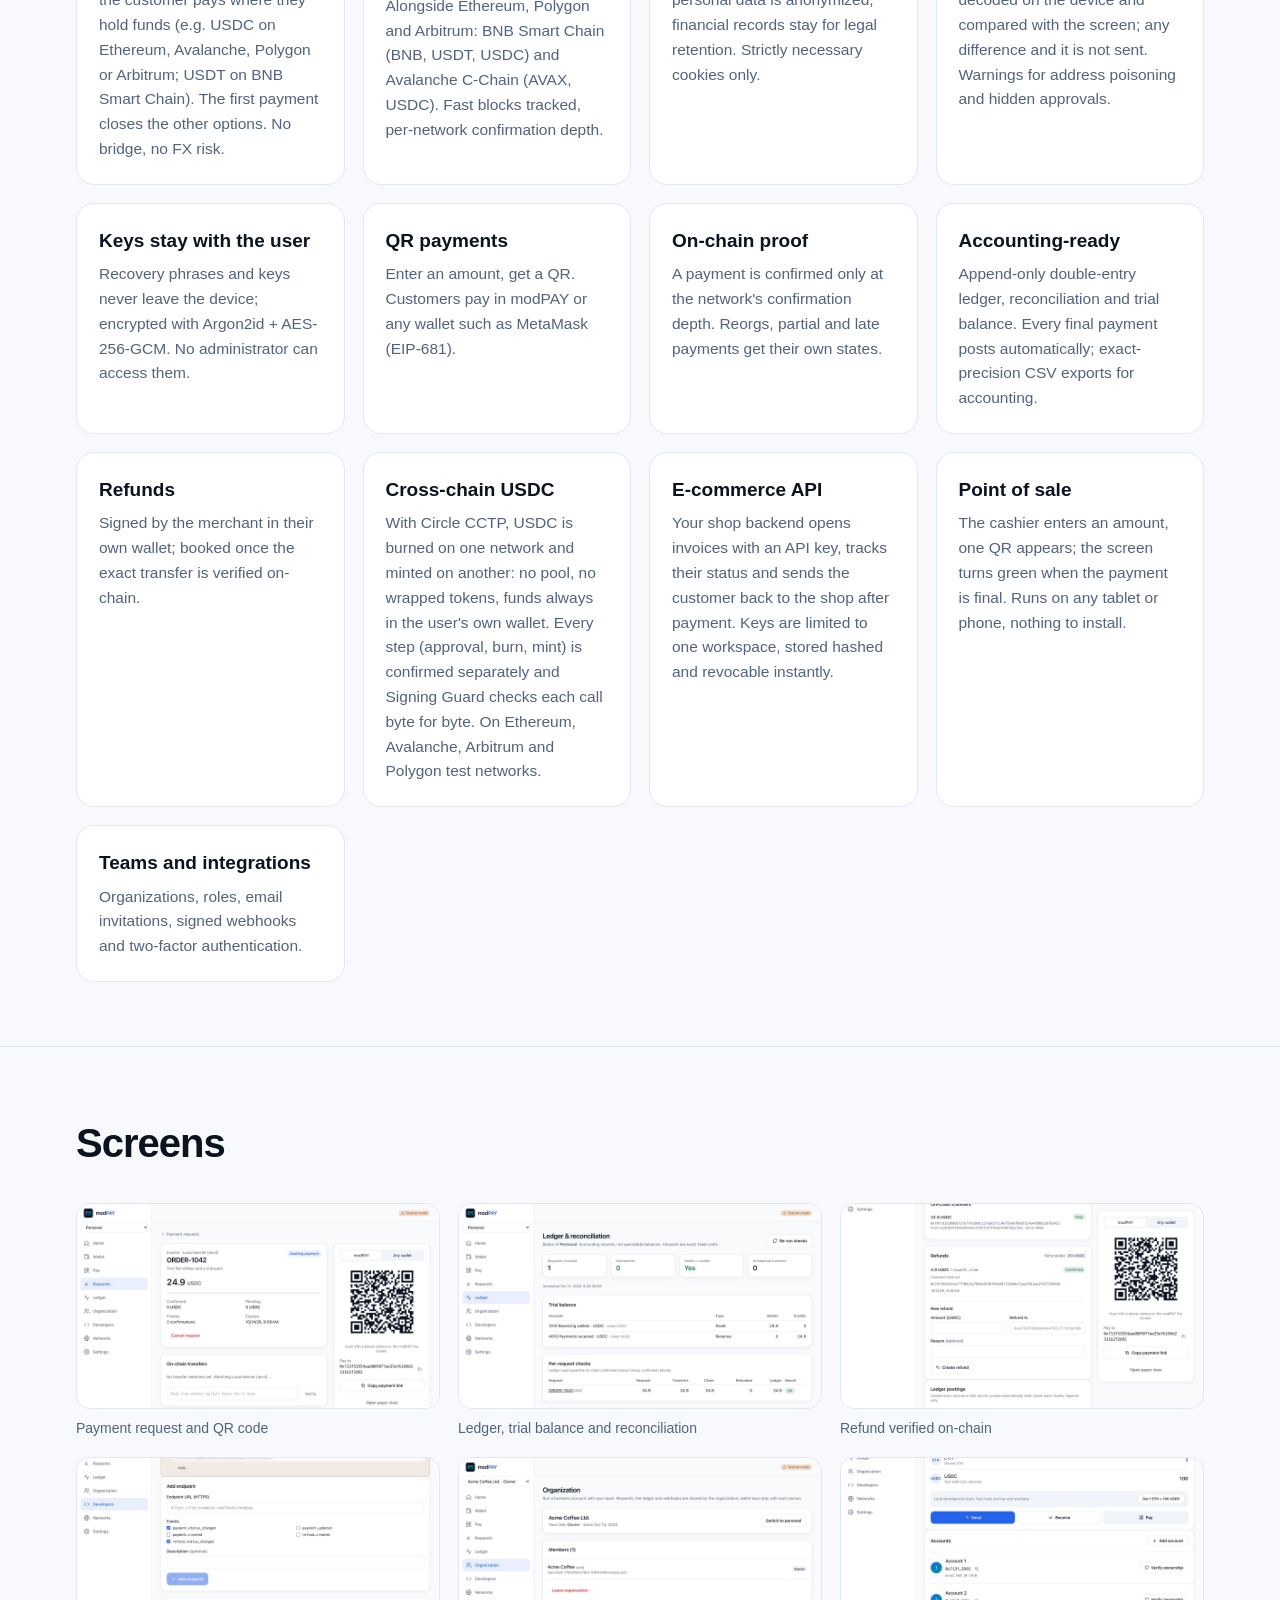
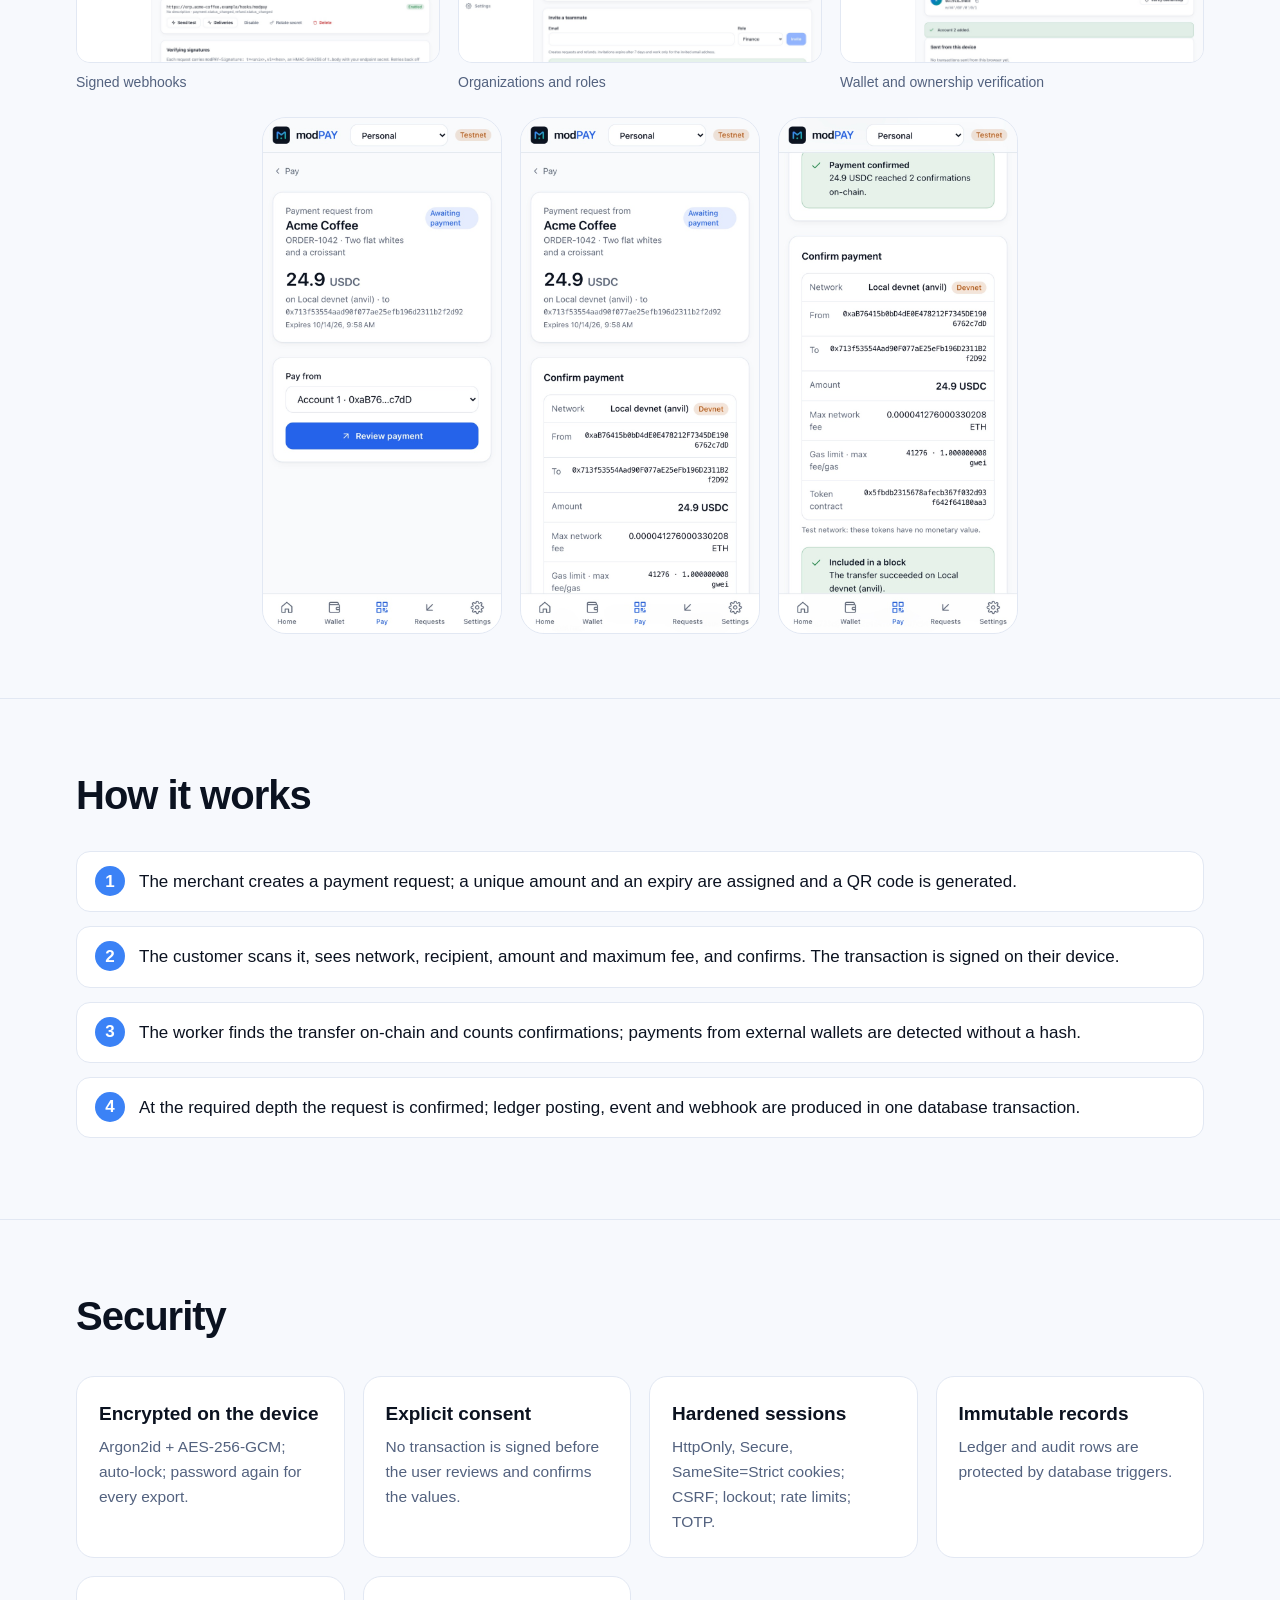
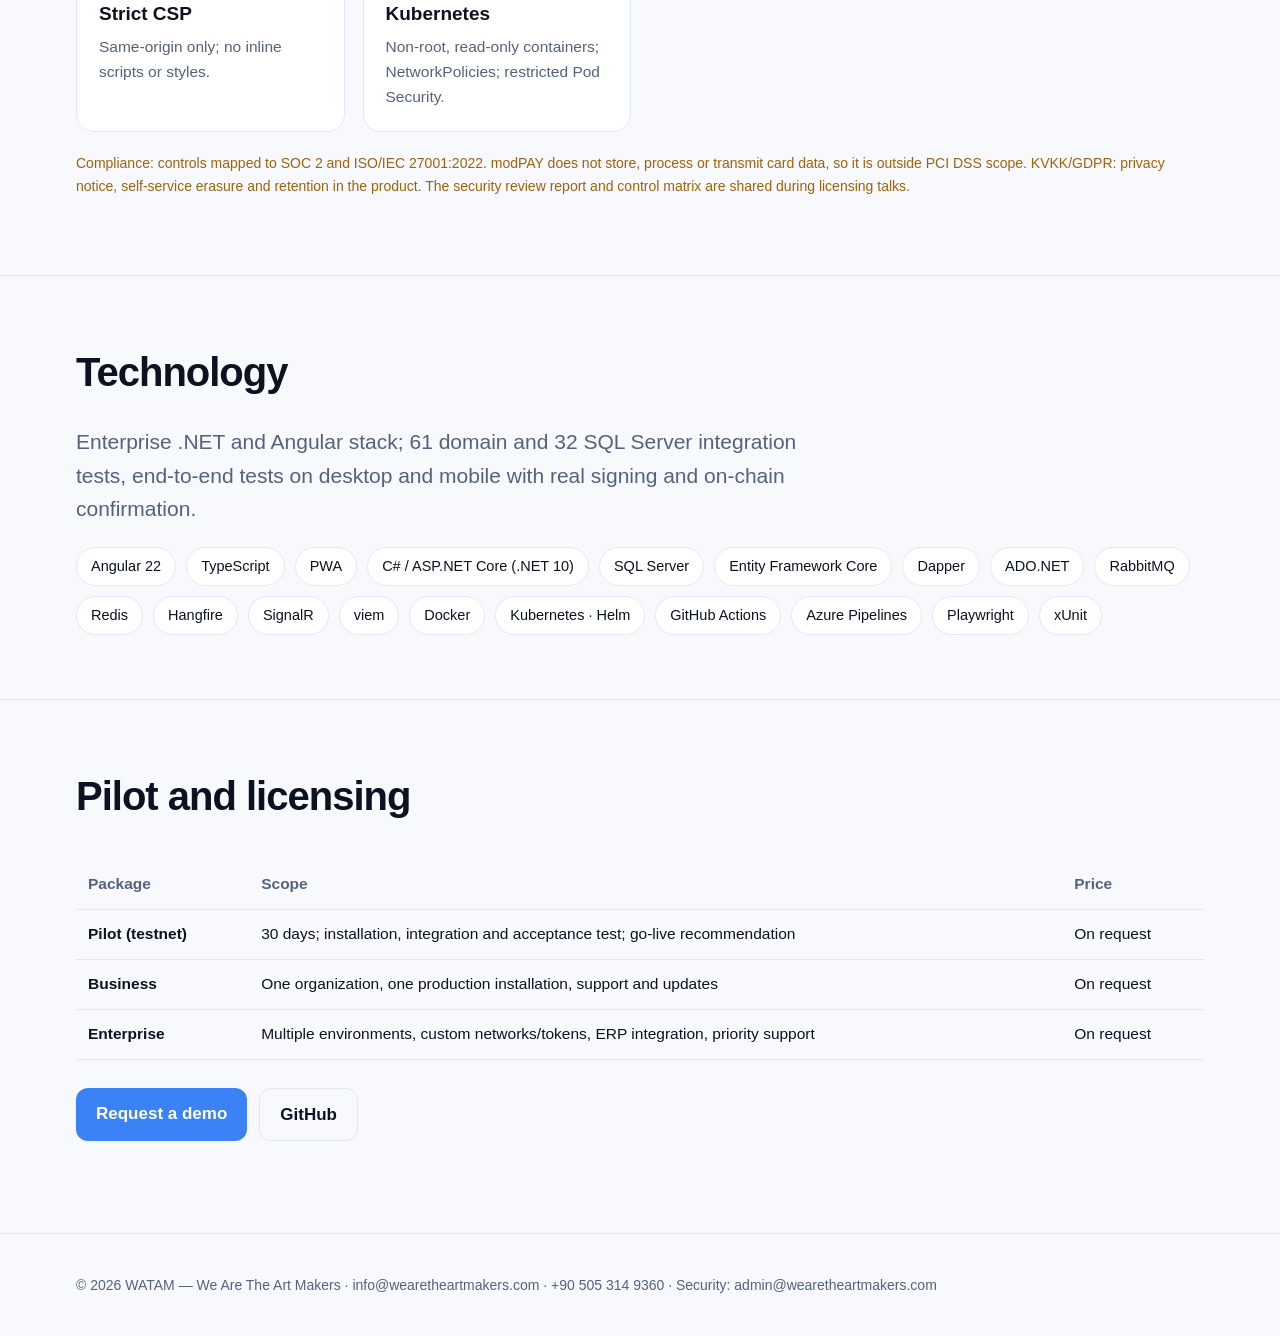
==== commit 667d933e: "v0.9.0: cross-chain USDC (Circle CCTP) Co-Authored-By: Claude Opus 5.5 (1M context) <noreply@anthrop" ====
--- a/docs/en/index.html
+++ b/docs/en/index.html
@@ -54,7 +54,7 @@
 
 <section id="ozellikler"><div class="wrap">
 <h2>Features</h2>
-<div class="grid"><div class="card"><h3>Multi-network checkout</h3><p>One invoice, several networks: the customer pays where they hold funds (e.g. USDC on Ethereum, Avalanche, Polygon or Arbitrum; USDT on BNB Smart Chain). The first payment closes the other options. No bridge, no FX risk.</p></div><div class="card"><h3>BNB Smart Chain and Avalanche</h3><p>Alongside Ethereum, Polygon and Arbitrum: BNB Smart Chain (BNB, USDT, USDC) and Avalanche C-Chain (AVAX, USDC). Fast blocks tracked, per-network confirmation depth.</p></div><div class="card"><h3>KVKK / GDPR</h3><p>Users erase their own account; personal data is anonymized, financial records stay for legal retention. Strictly necessary cookies only.</p></div><div class="card"><h3>Signing Guard</h3><p>The signed transaction is decoded on the device and compared with the screen; any difference and it is not sent. Warnings for address poisoning and hidden approvals.</p></div><div class="card"><h3>Keys stay with the user</h3><p>Recovery phrases and keys never leave the device; encrypted with Argon2id + AES-256-GCM. No administrator can access them.</p></div><div class="card"><h3>QR payments</h3><p>Enter an amount, get a QR. Customers pay in modPAY or any wallet such as MetaMask (EIP-681).</p></div><div class="card"><h3>On-chain proof</h3><p>A payment is confirmed only at the network's confirmation depth. Reorgs, partial and late payments get their own states.</p></div><div class="card"><h3>Accounting-ready</h3><p>Append-only double-entry ledger, reconciliation and trial balance. Every final payment posts automatically; exact-precision CSV exports for accounting.</p></div><div class="card"><h3>Refunds</h3><p>Signed by the merchant in their own wallet; booked once the exact transfer is verified on-chain.</p></div><div class="card"><h3>E-commerce API</h3><p>Your shop backend opens invoices with an API key, tracks their status and sends the customer back to the shop after payment. Keys are limited to one workspace, stored hashed and revocable instantly.</p></div><div class="card"><h3>Point of sale</h3><p>The cashier enters an amount, one QR appears; the screen turns green when the payment is final. Runs on any tablet or phone, nothing to install.</p></div><div class="card"><h3>Teams and integrations</h3><p>Organizations, roles, email invitations, signed webhooks and two-factor authentication.</p></div></div>
+<div class="grid"><div class="card"><h3>Multi-network checkout</h3><p>One invoice, several networks: the customer pays where they hold funds (e.g. USDC on Ethereum, Avalanche, Polygon or Arbitrum; USDT on BNB Smart Chain). The first payment closes the other options. No bridge, no FX risk.</p></div><div class="card"><h3>BNB Smart Chain and Avalanche</h3><p>Alongside Ethereum, Polygon and Arbitrum: BNB Smart Chain (BNB, USDT, USDC) and Avalanche C-Chain (AVAX, USDC). Fast blocks tracked, per-network confirmation depth.</p></div><div class="card"><h3>KVKK / GDPR</h3><p>Users erase their own account; personal data is anonymized, financial records stay for legal retention. Strictly necessary cookies only.</p></div><div class="card"><h3>Signing Guard</h3><p>The signed transaction is decoded on the device and compared with the screen; any difference and it is not sent. Warnings for address poisoning and hidden approvals.</p></div><div class="card"><h3>Keys stay with the user</h3><p>Recovery phrases and keys never leave the device; encrypted with Argon2id + AES-256-GCM. No administrator can access them.</p></div><div class="card"><h3>QR payments</h3><p>Enter an amount, get a QR. Customers pay in modPAY or any wallet such as MetaMask (EIP-681).</p></div><div class="card"><h3>On-chain proof</h3><p>A payment is confirmed only at the network's confirmation depth. Reorgs, partial and late payments get their own states.</p></div><div class="card"><h3>Accounting-ready</h3><p>Append-only double-entry ledger, reconciliation and trial balance. Every final payment posts automatically; exact-precision CSV exports for accounting.</p></div><div class="card"><h3>Refunds</h3><p>Signed by the merchant in their own wallet; booked once the exact transfer is verified on-chain.</p></div><div class="card"><h3>Cross-chain USDC</h3><p>With Circle CCTP, USDC is burned on one network and minted on another: no pool, no wrapped tokens, funds always in the user's own wallet. Every step (approval, burn, mint) is confirmed separately and Signing Guard checks each call byte for byte. On Ethereum, Avalanche, Arbitrum and Polygon test networks.</p></div><div class="card"><h3>E-commerce API</h3><p>Your shop backend opens invoices with an API key, tracks their status and sends the customer back to the shop after payment. Keys are limited to one workspace, stored hashed and revocable instantly.</p></div><div class="card"><h3>Point of sale</h3><p>The cashier enters an amount, one QR appears; the screen turns green when the payment is final. Runs on any tablet or phone, nothing to install.</p></div><div class="card"><h3>Teams and integrations</h3><p>Organizations, roles, email invitations, signed webhooks and two-factor authentication.</p></div></div>
 </div></section>
 
 <section><div class="wrap">
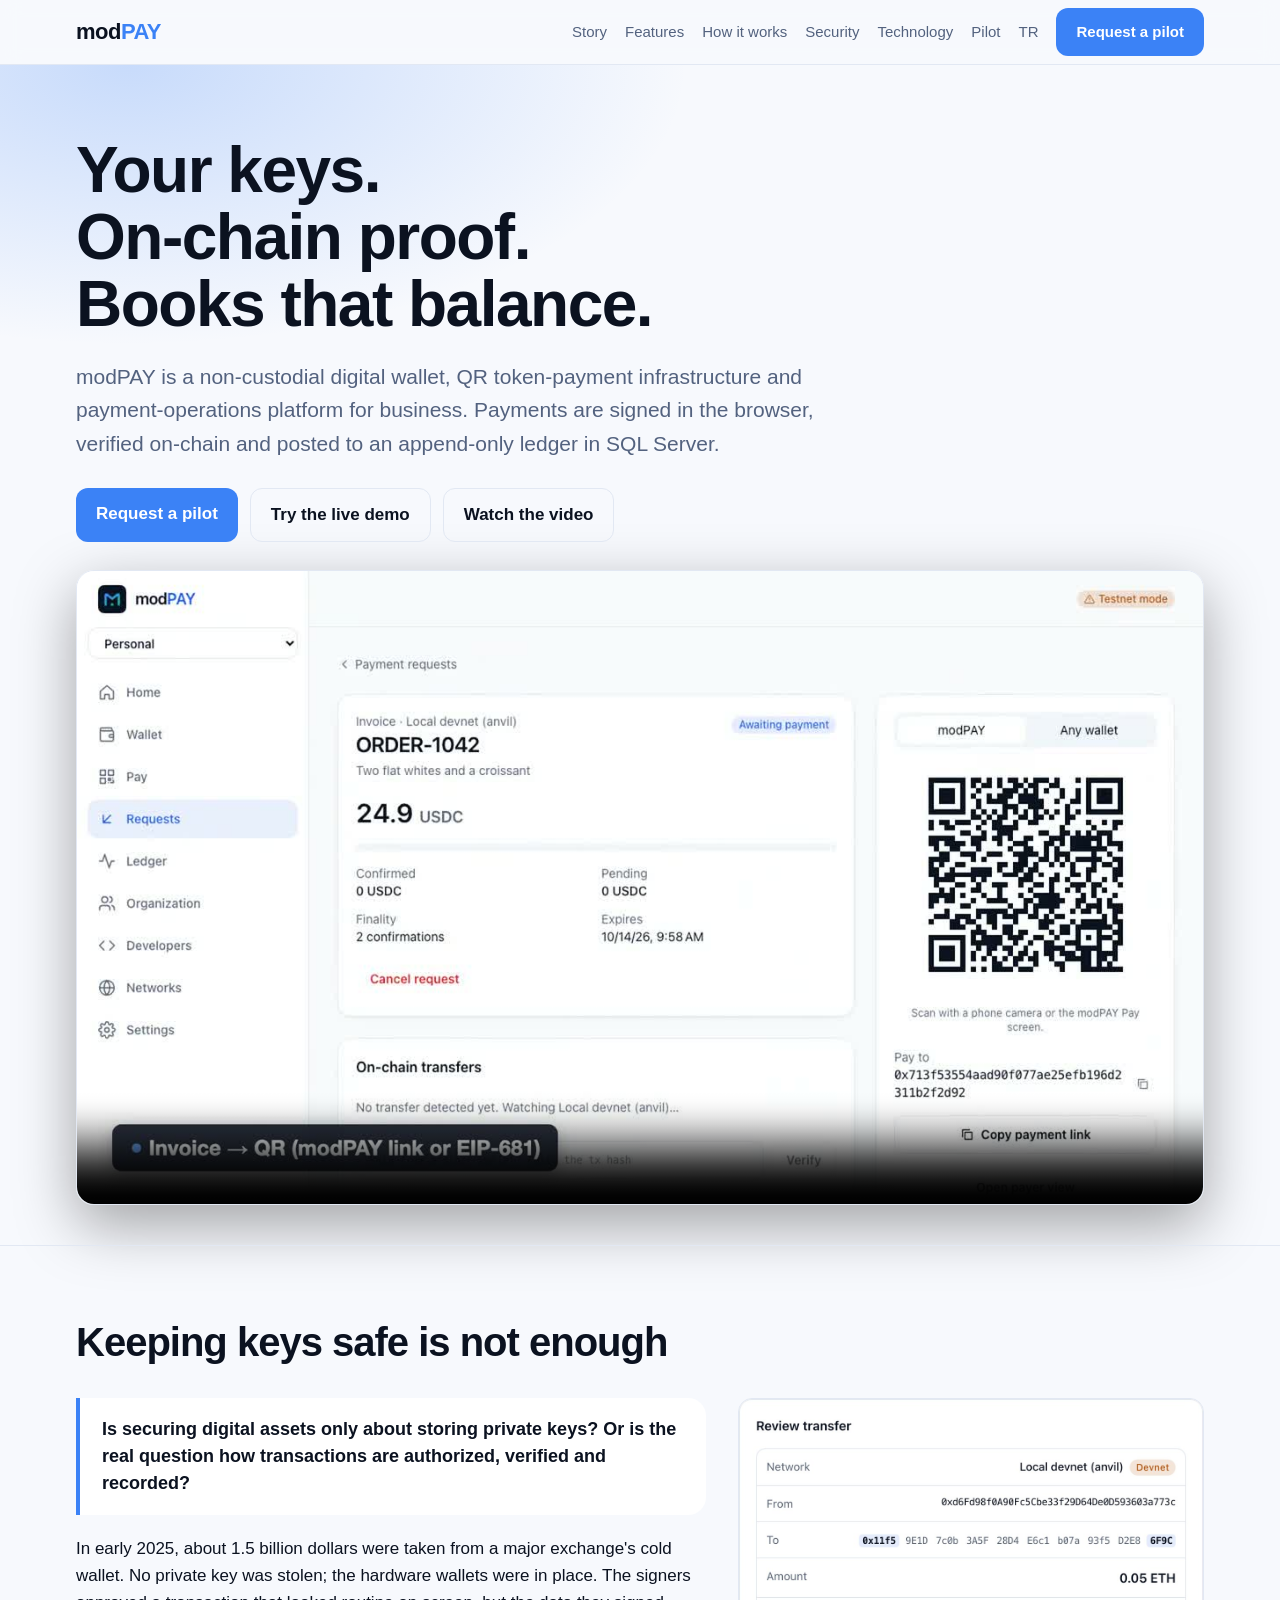
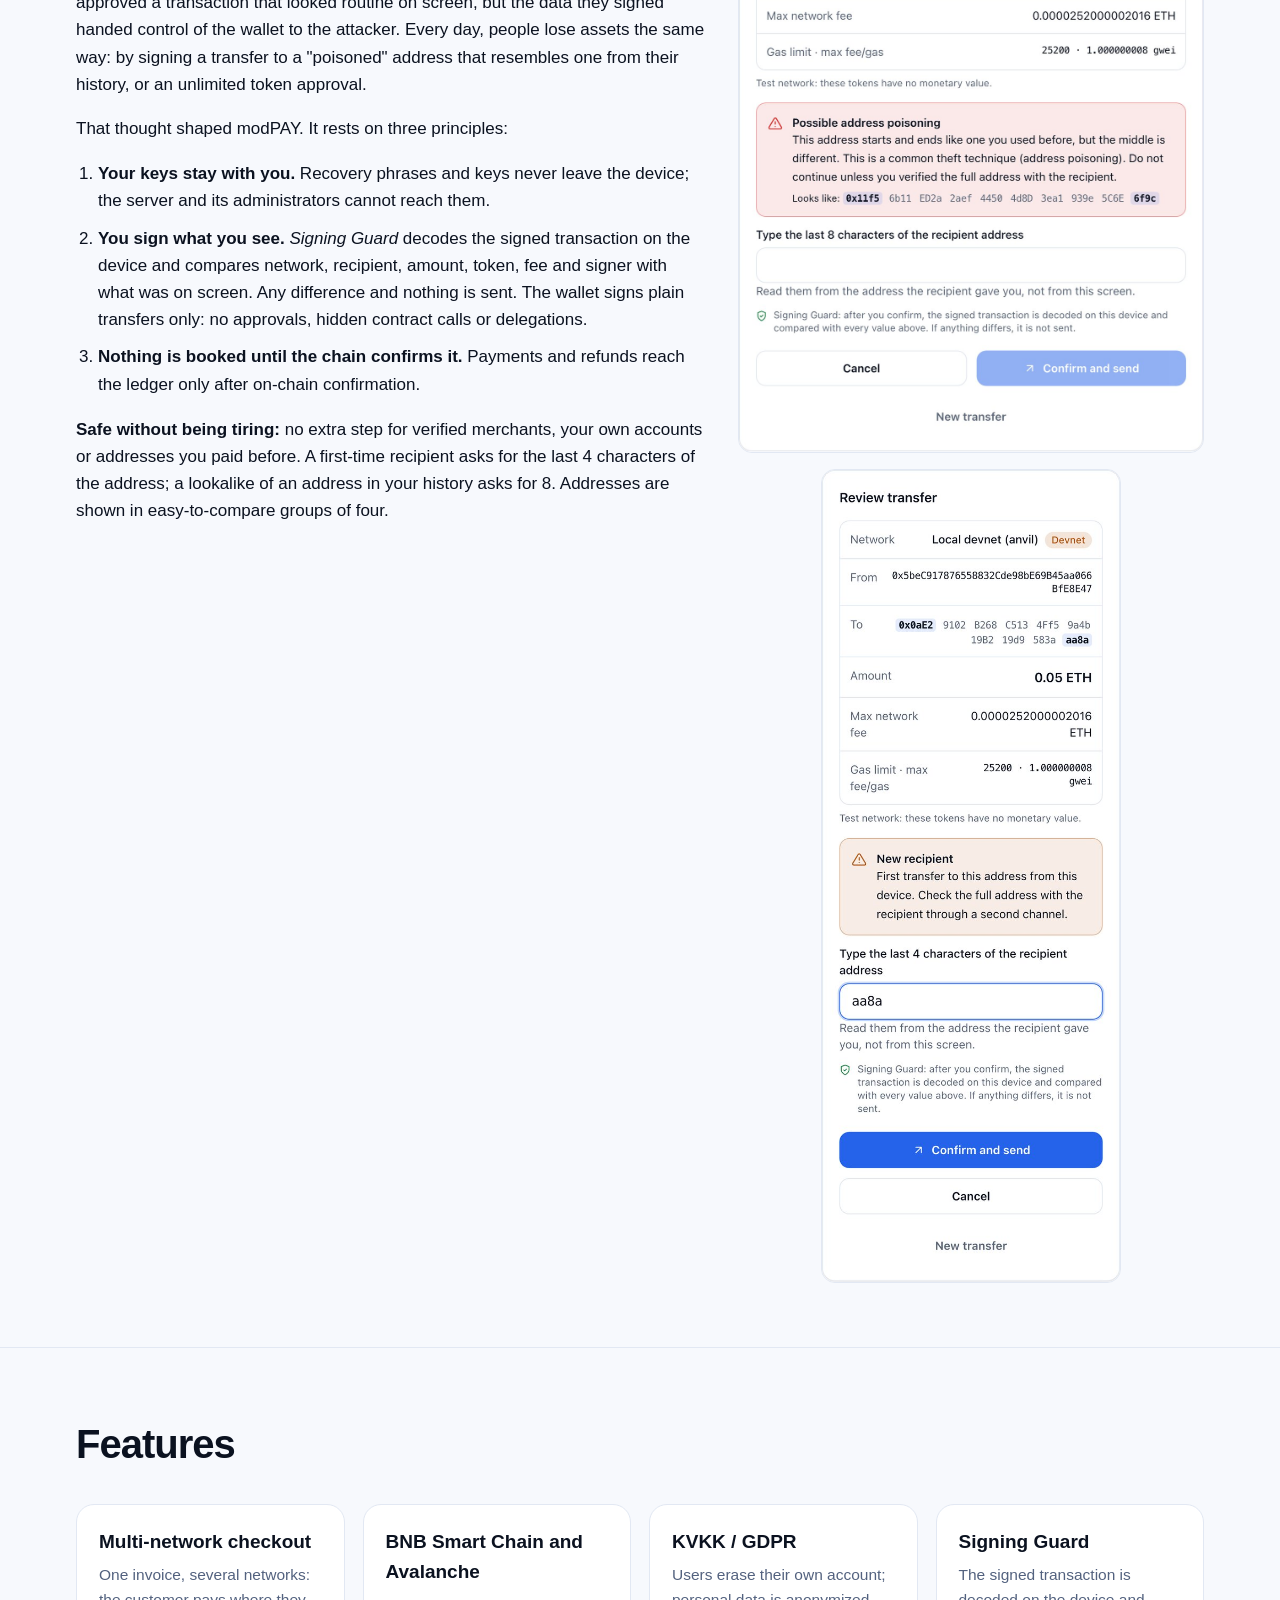
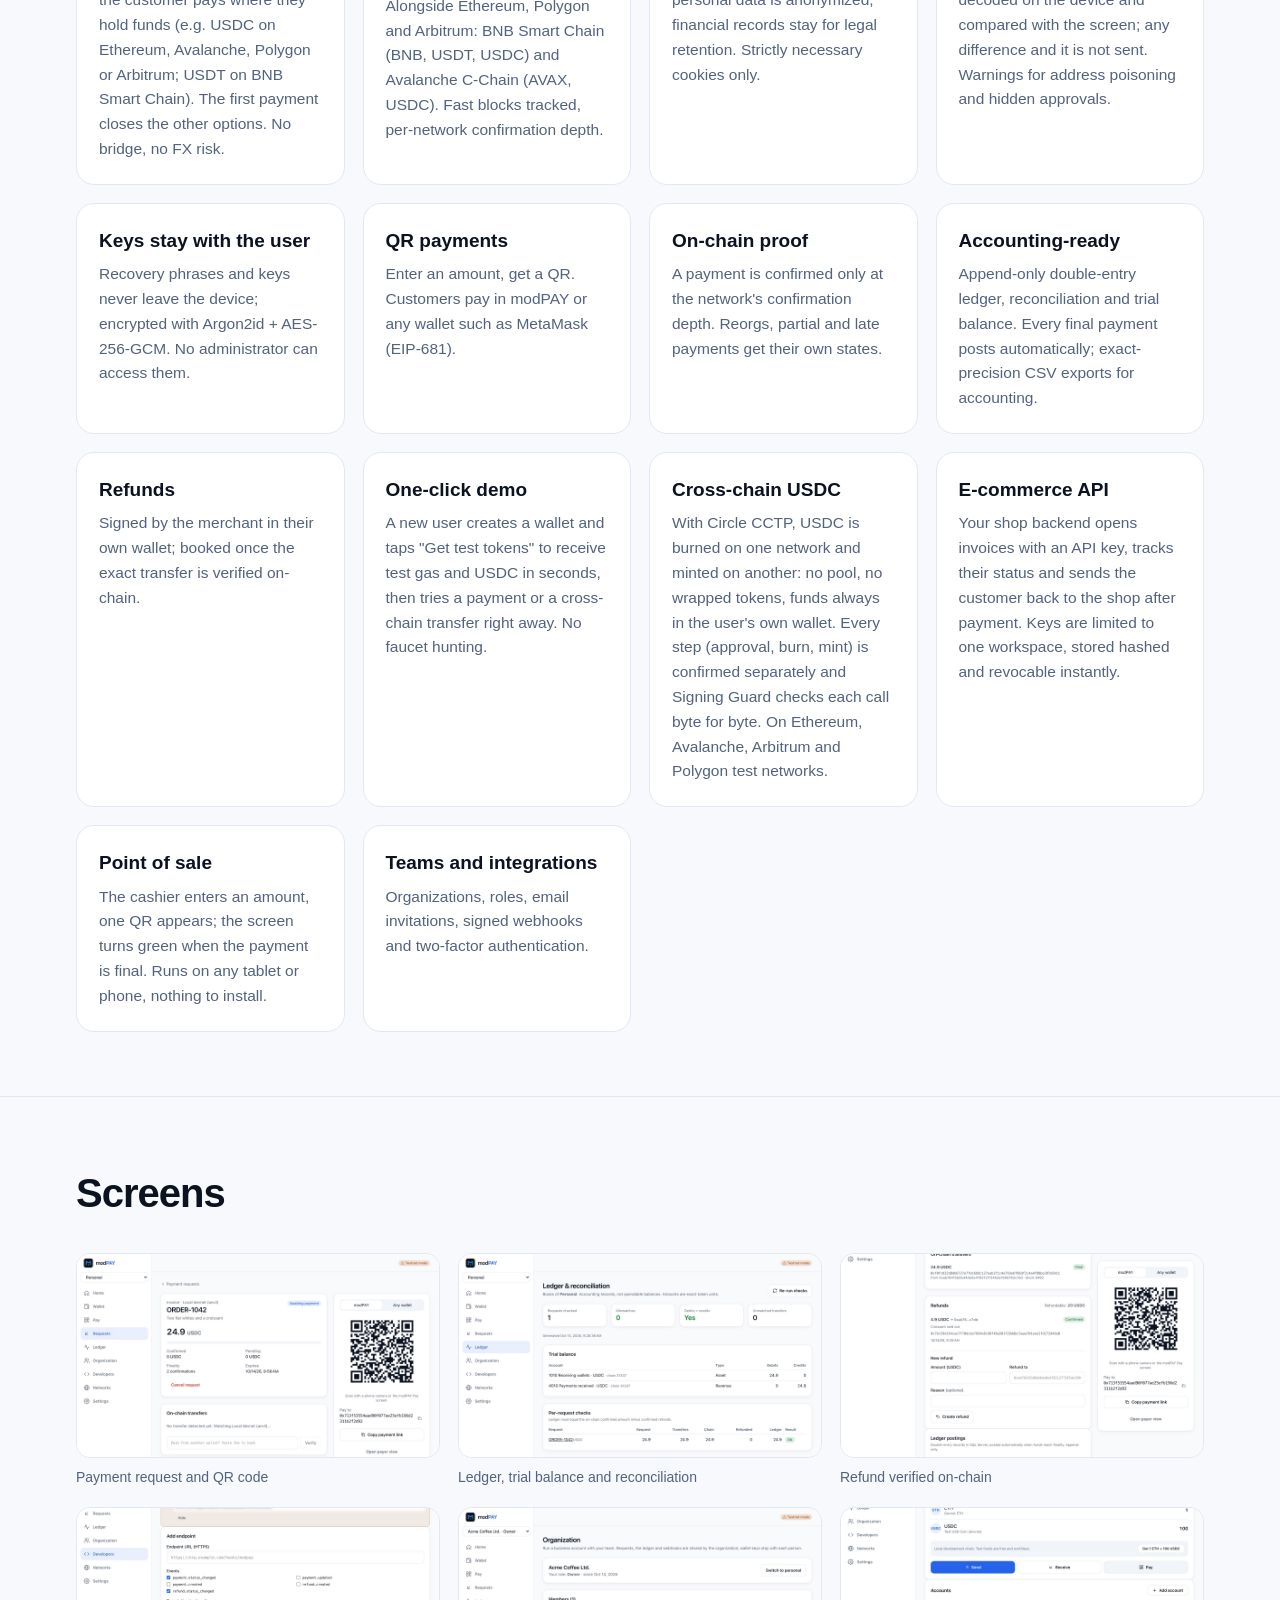
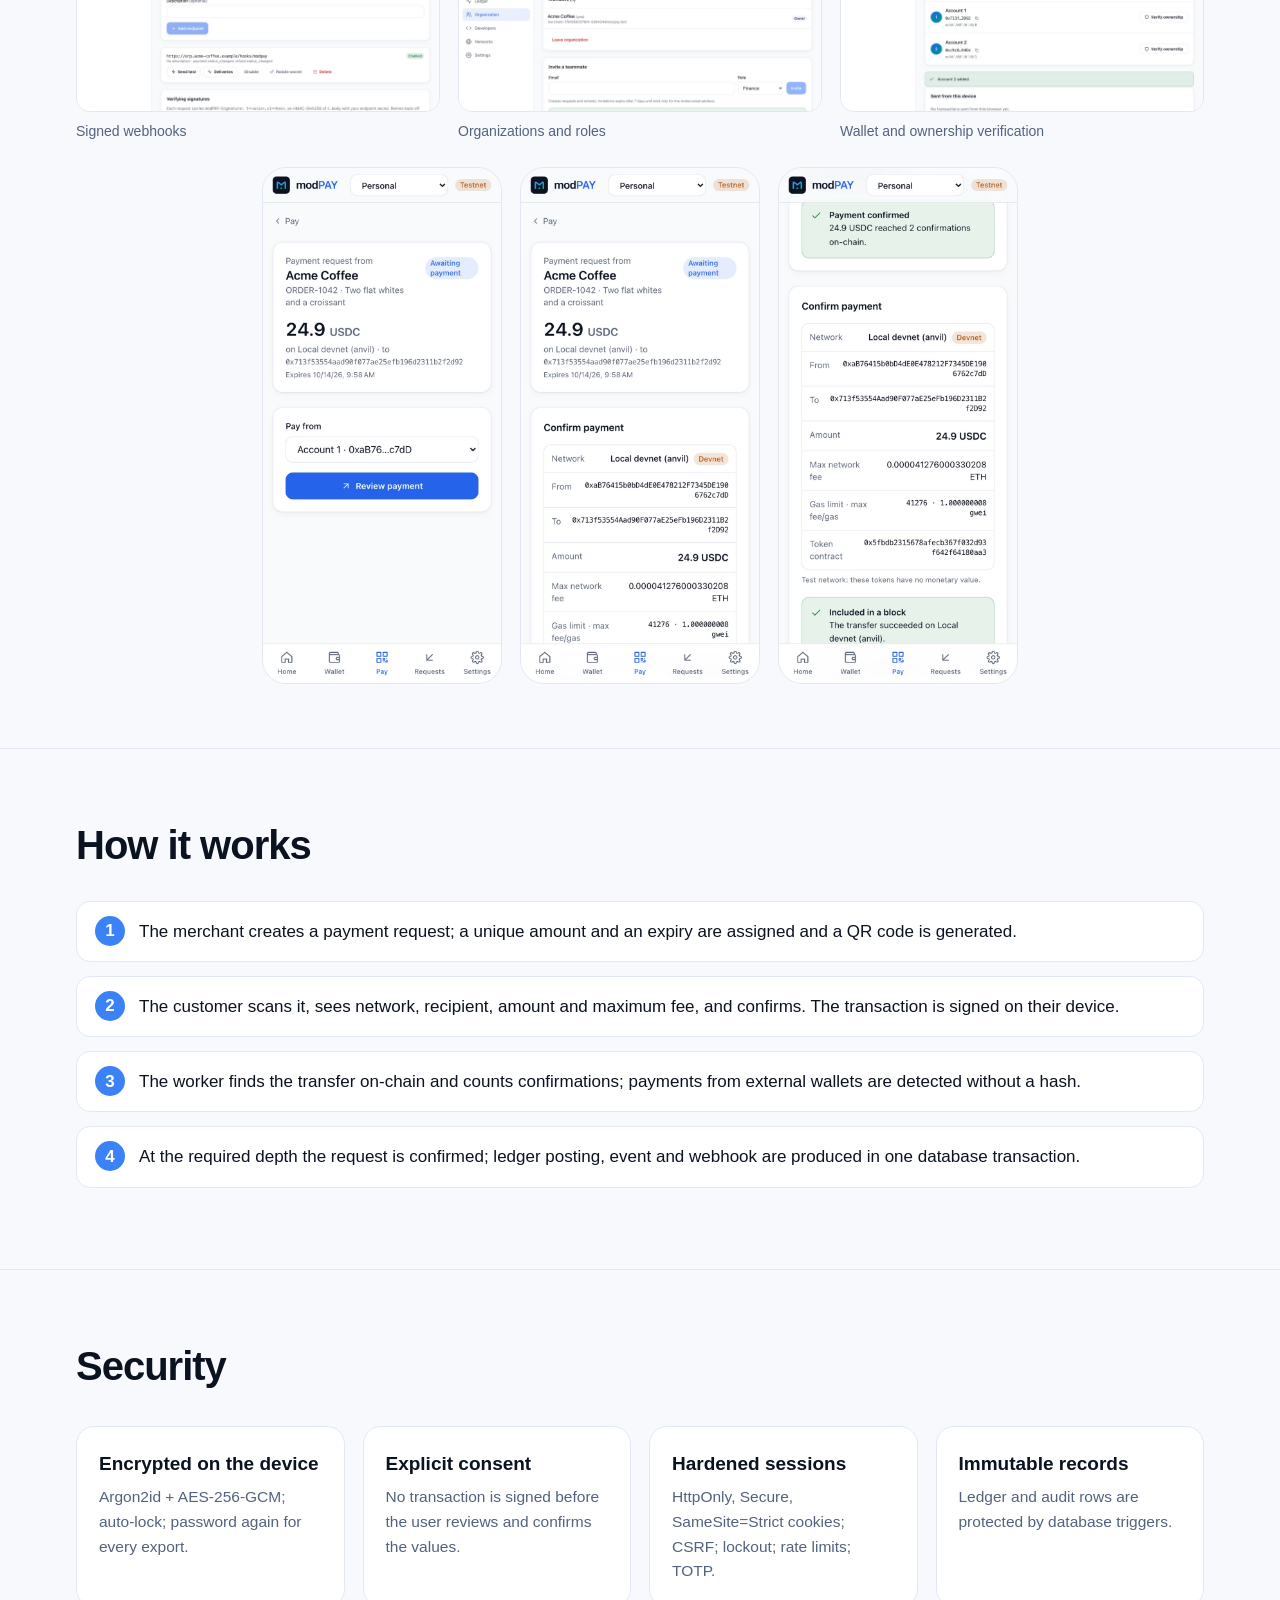
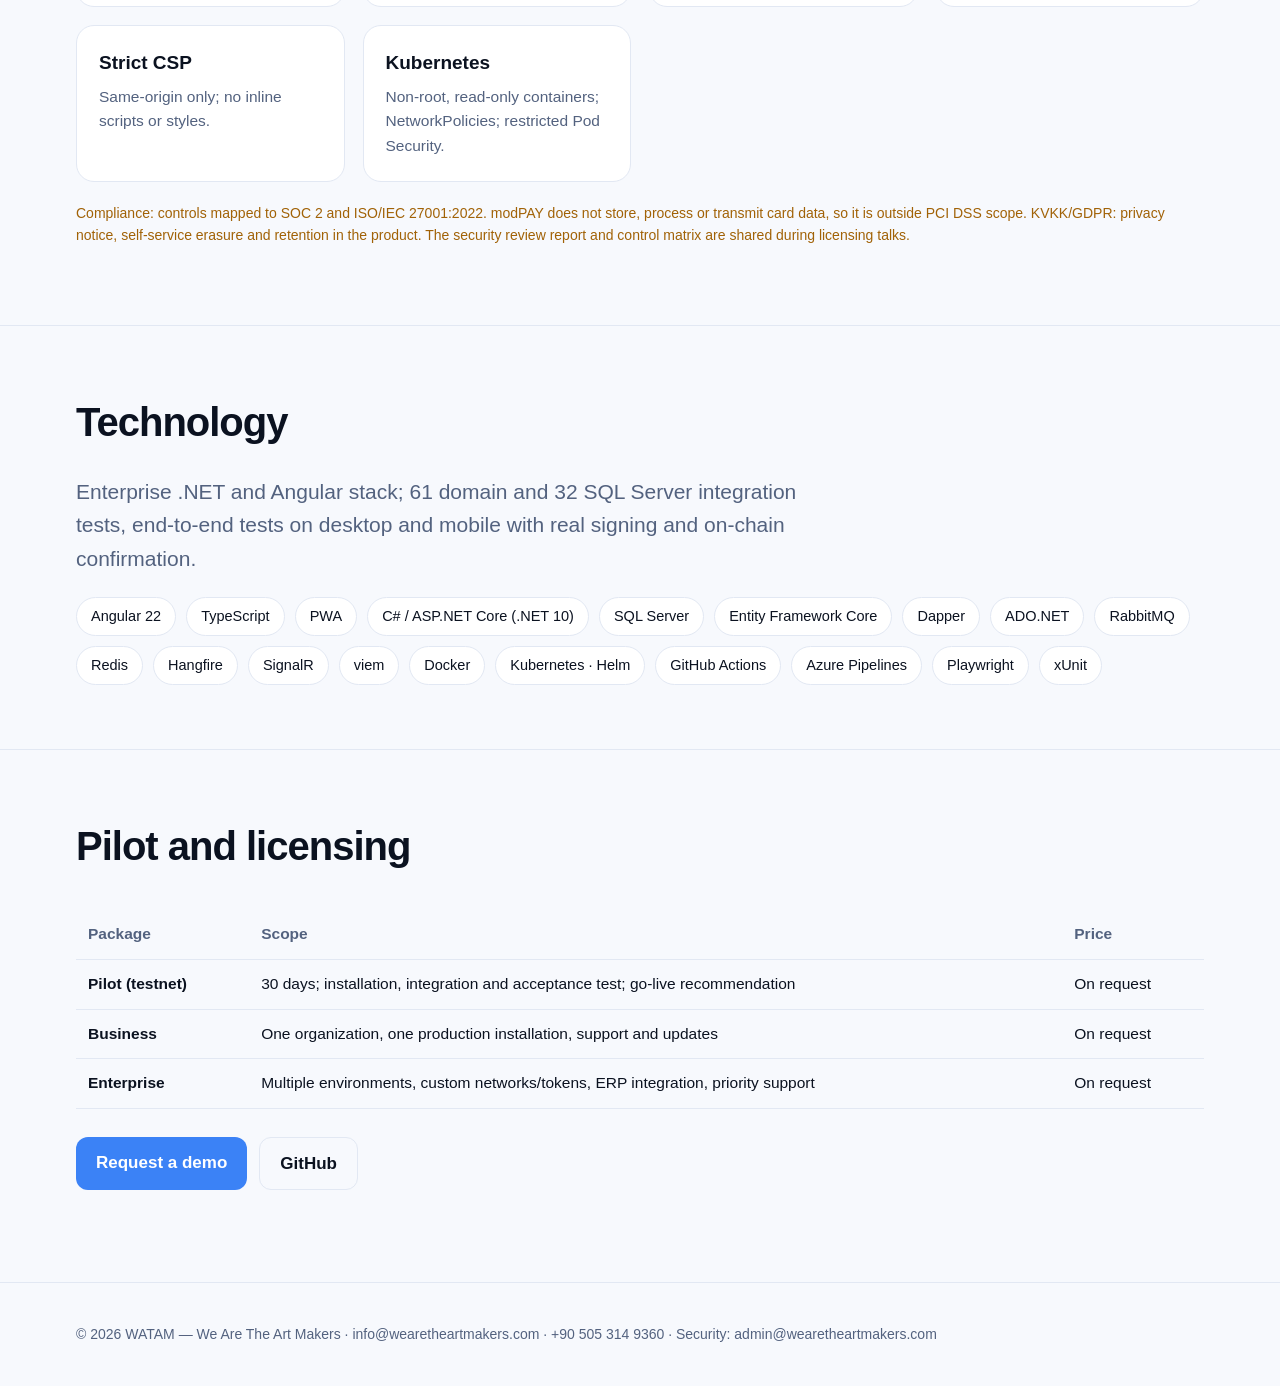
==== commit f95f3241: "v0.10.0: one-click demo faucet; real testnet transfers Co-Authored-By: Claude Opus 5.5 (1M context) " ====
--- a/docs/en/index.html
+++ b/docs/en/index.html
@@ -54,7 +54,7 @@
 
 <section id="ozellikler"><div class="wrap">
 <h2>Features</h2>
-<div class="grid"><div class="card"><h3>Multi-network checkout</h3><p>One invoice, several networks: the customer pays where they hold funds (e.g. USDC on Ethereum, Avalanche, Polygon or Arbitrum; USDT on BNB Smart Chain). The first payment closes the other options. No bridge, no FX risk.</p></div><div class="card"><h3>BNB Smart Chain and Avalanche</h3><p>Alongside Ethereum, Polygon and Arbitrum: BNB Smart Chain (BNB, USDT, USDC) and Avalanche C-Chain (AVAX, USDC). Fast blocks tracked, per-network confirmation depth.</p></div><div class="card"><h3>KVKK / GDPR</h3><p>Users erase their own account; personal data is anonymized, financial records stay for legal retention. Strictly necessary cookies only.</p></div><div class="card"><h3>Signing Guard</h3><p>The signed transaction is decoded on the device and compared with the screen; any difference and it is not sent. Warnings for address poisoning and hidden approvals.</p></div><div class="card"><h3>Keys stay with the user</h3><p>Recovery phrases and keys never leave the device; encrypted with Argon2id + AES-256-GCM. No administrator can access them.</p></div><div class="card"><h3>QR payments</h3><p>Enter an amount, get a QR. Customers pay in modPAY or any wallet such as MetaMask (EIP-681).</p></div><div class="card"><h3>On-chain proof</h3><p>A payment is confirmed only at the network's confirmation depth. Reorgs, partial and late payments get their own states.</p></div><div class="card"><h3>Accounting-ready</h3><p>Append-only double-entry ledger, reconciliation and trial balance. Every final payment posts automatically; exact-precision CSV exports for accounting.</p></div><div class="card"><h3>Refunds</h3><p>Signed by the merchant in their own wallet; booked once the exact transfer is verified on-chain.</p></div><div class="card"><h3>Cross-chain USDC</h3><p>With Circle CCTP, USDC is burned on one network and minted on another: no pool, no wrapped tokens, funds always in the user's own wallet. Every step (approval, burn, mint) is confirmed separately and Signing Guard checks each call byte for byte. On Ethereum, Avalanche, Arbitrum and Polygon test networks.</p></div><div class="card"><h3>E-commerce API</h3><p>Your shop backend opens invoices with an API key, tracks their status and sends the customer back to the shop after payment. Keys are limited to one workspace, stored hashed and revocable instantly.</p></div><div class="card"><h3>Point of sale</h3><p>The cashier enters an amount, one QR appears; the screen turns green when the payment is final. Runs on any tablet or phone, nothing to install.</p></div><div class="card"><h3>Teams and integrations</h3><p>Organizations, roles, email invitations, signed webhooks and two-factor authentication.</p></div></div>
+<div class="grid"><div class="card"><h3>Multi-network checkout</h3><p>One invoice, several networks: the customer pays where they hold funds (e.g. USDC on Ethereum, Avalanche, Polygon or Arbitrum; USDT on BNB Smart Chain). The first payment closes the other options. No bridge, no FX risk.</p></div><div class="card"><h3>BNB Smart Chain and Avalanche</h3><p>Alongside Ethereum, Polygon and Arbitrum: BNB Smart Chain (BNB, USDT, USDC) and Avalanche C-Chain (AVAX, USDC). Fast blocks tracked, per-network confirmation depth.</p></div><div class="card"><h3>KVKK / GDPR</h3><p>Users erase their own account; personal data is anonymized, financial records stay for legal retention. Strictly necessary cookies only.</p></div><div class="card"><h3>Signing Guard</h3><p>The signed transaction is decoded on the device and compared with the screen; any difference and it is not sent. Warnings for address poisoning and hidden approvals.</p></div><div class="card"><h3>Keys stay with the user</h3><p>Recovery phrases and keys never leave the device; encrypted with Argon2id + AES-256-GCM. No administrator can access them.</p></div><div class="card"><h3>QR payments</h3><p>Enter an amount, get a QR. Customers pay in modPAY or any wallet such as MetaMask (EIP-681).</p></div><div class="card"><h3>On-chain proof</h3><p>A payment is confirmed only at the network's confirmation depth. Reorgs, partial and late payments get their own states.</p></div><div class="card"><h3>Accounting-ready</h3><p>Append-only double-entry ledger, reconciliation and trial balance. Every final payment posts automatically; exact-precision CSV exports for accounting.</p></div><div class="card"><h3>Refunds</h3><p>Signed by the merchant in their own wallet; booked once the exact transfer is verified on-chain.</p></div><div class="card"><h3>One-click demo</h3><p>A new user creates a wallet and taps "Get test tokens" to receive test gas and USDC in seconds, then tries a payment or a cross-chain transfer right away. No faucet hunting.</p></div><div class="card"><h3>Cross-chain USDC</h3><p>With Circle CCTP, USDC is burned on one network and minted on another: no pool, no wrapped tokens, funds always in the user's own wallet. Every step (approval, burn, mint) is confirmed separately and Signing Guard checks each call byte for byte. On Ethereum, Avalanche, Arbitrum and Polygon test networks.</p></div><div class="card"><h3>E-commerce API</h3><p>Your shop backend opens invoices with an API key, tracks their status and sends the customer back to the shop after payment. Keys are limited to one workspace, stored hashed and revocable instantly.</p></div><div class="card"><h3>Point of sale</h3><p>The cashier enters an amount, one QR appears; the screen turns green when the payment is final. Runs on any tablet or phone, nothing to install.</p></div><div class="card"><h3>Teams and integrations</h3><p>Organizations, roles, email invitations, signed webhooks and two-factor authentication.</p></div></div>
 </div></section>
 
 <section><div class="wrap">
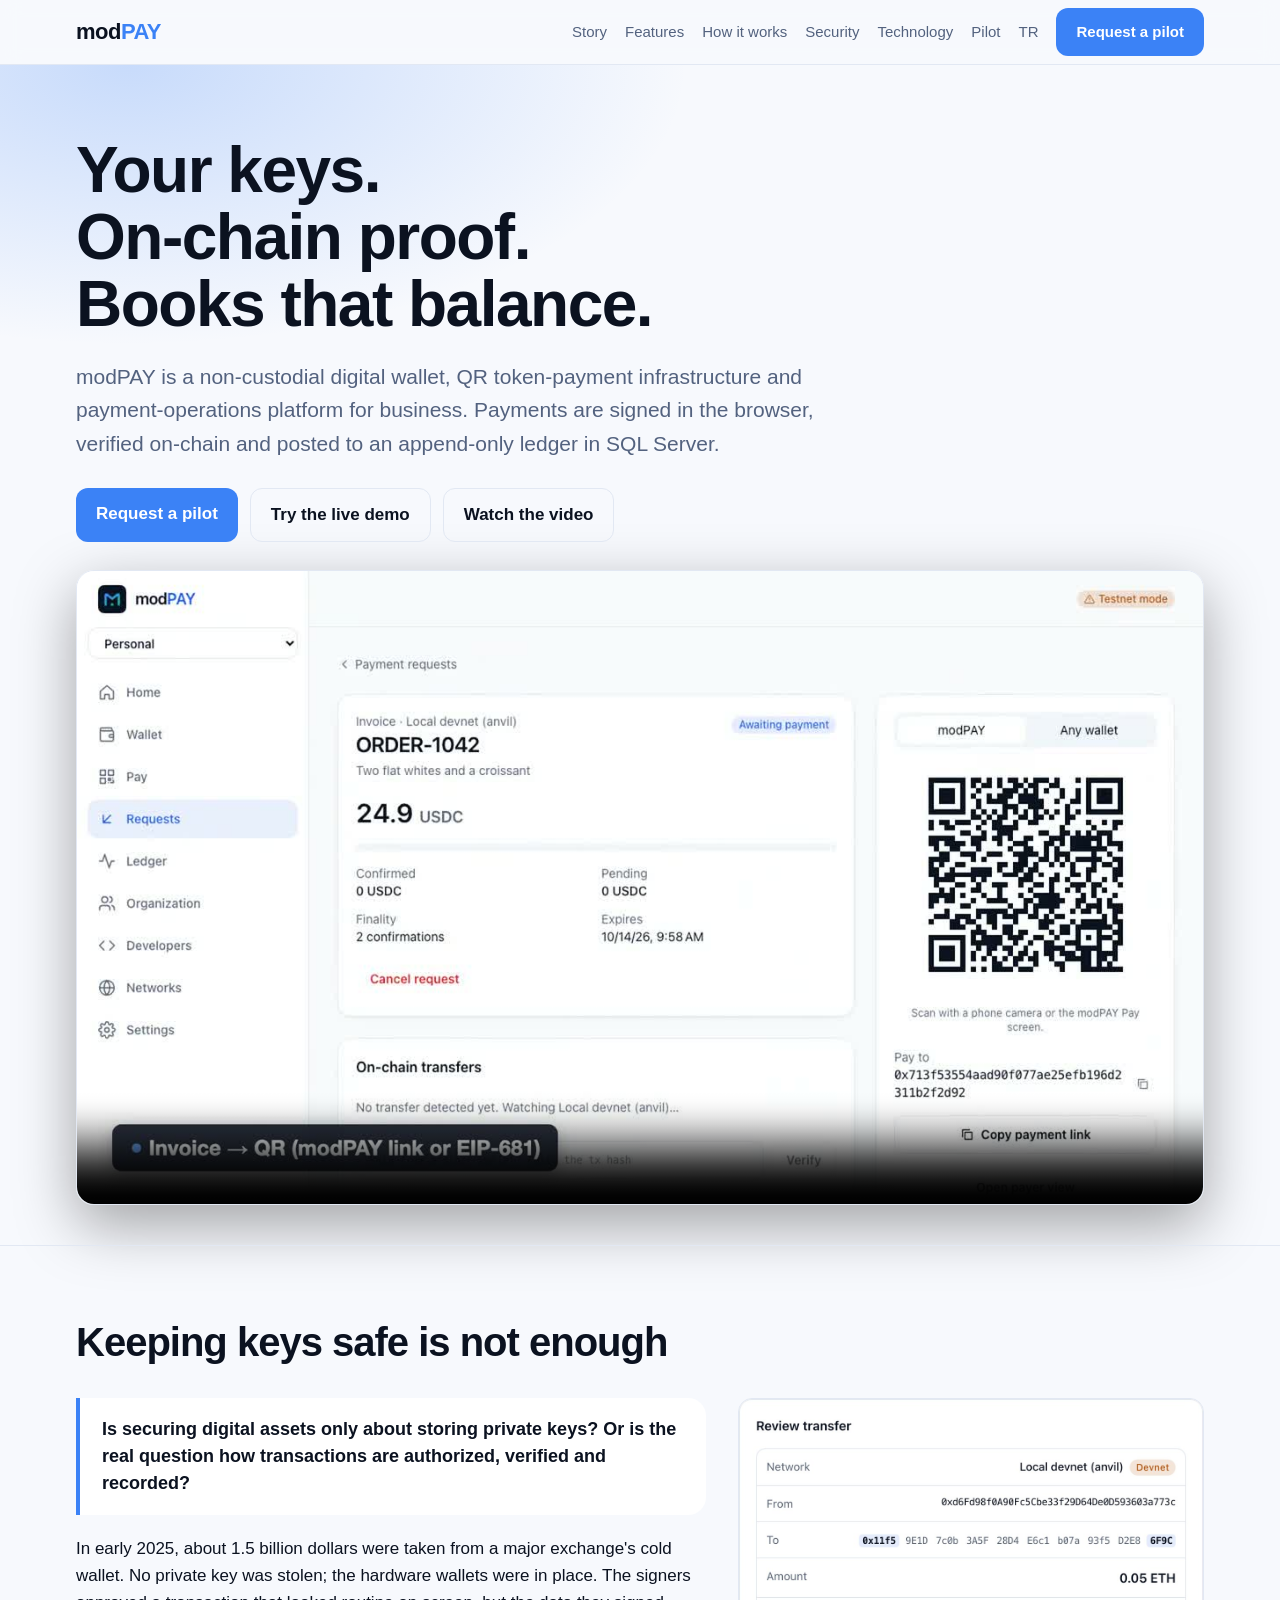
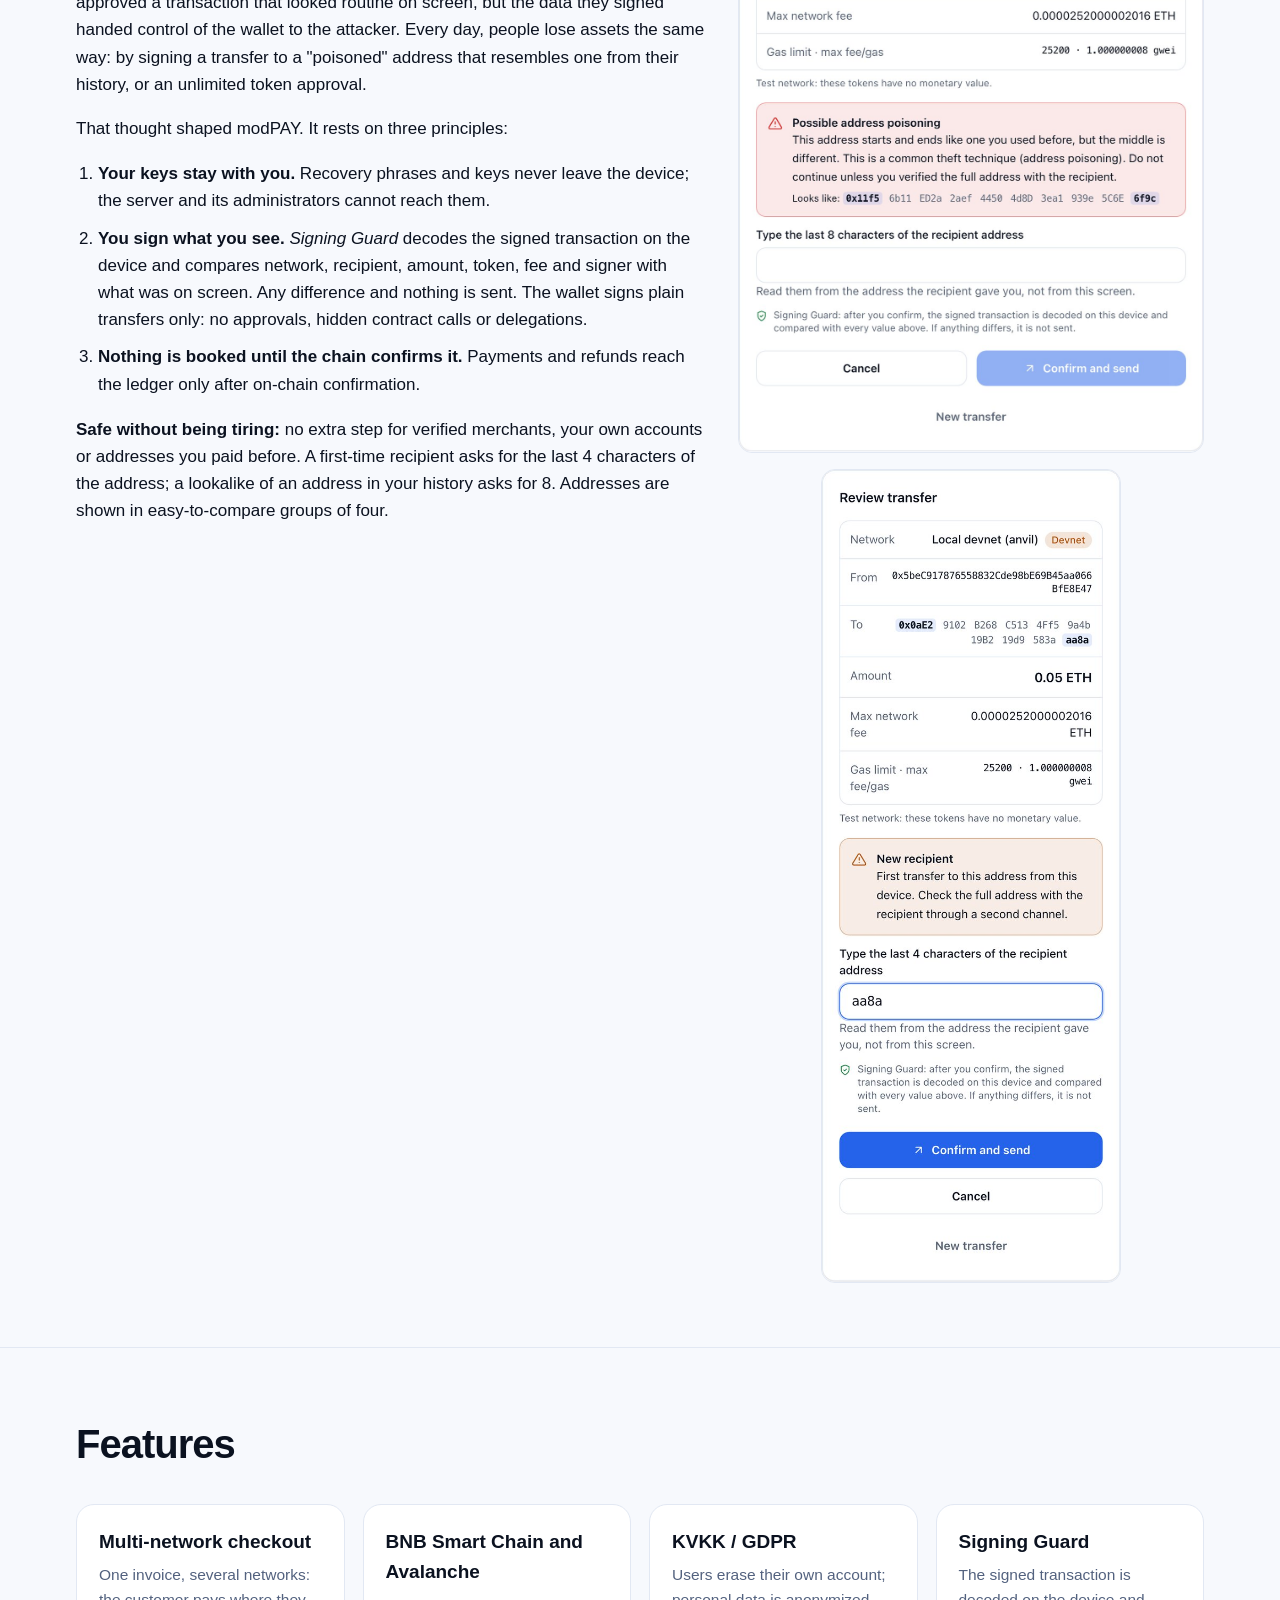
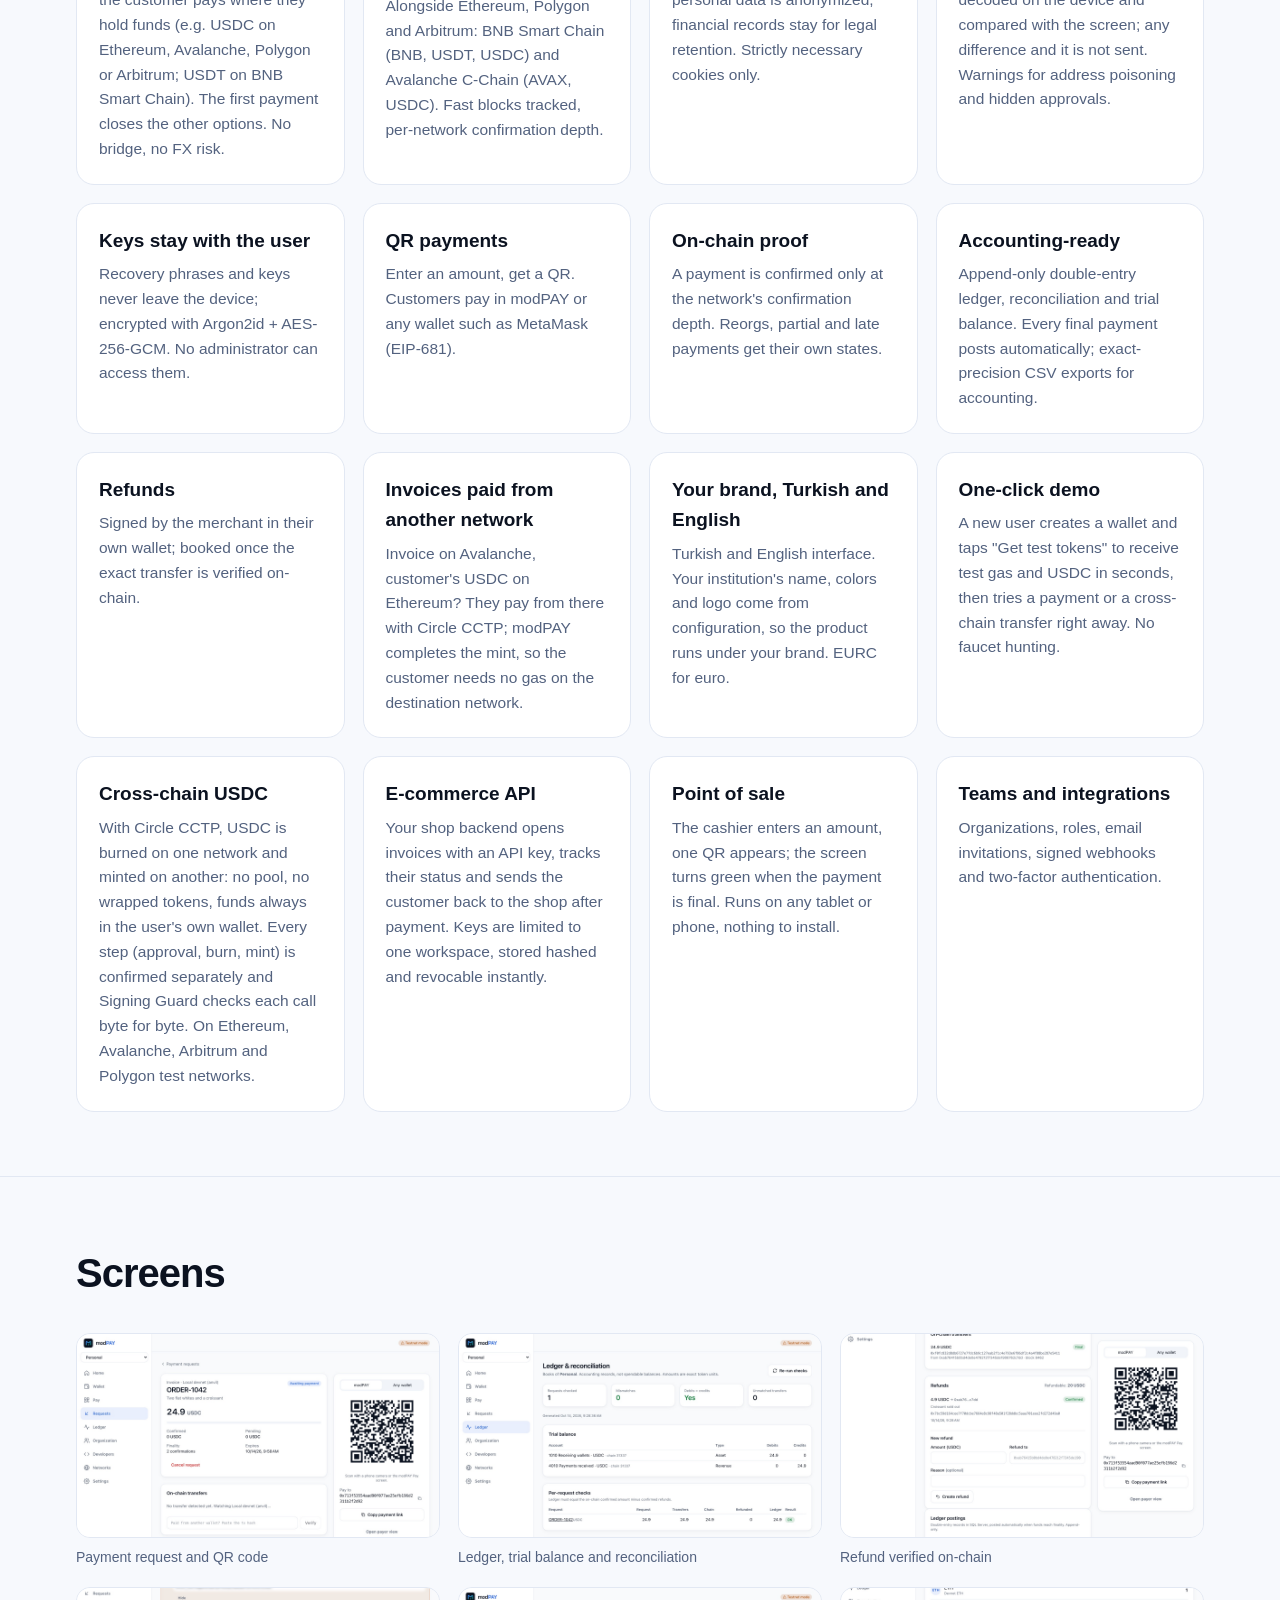
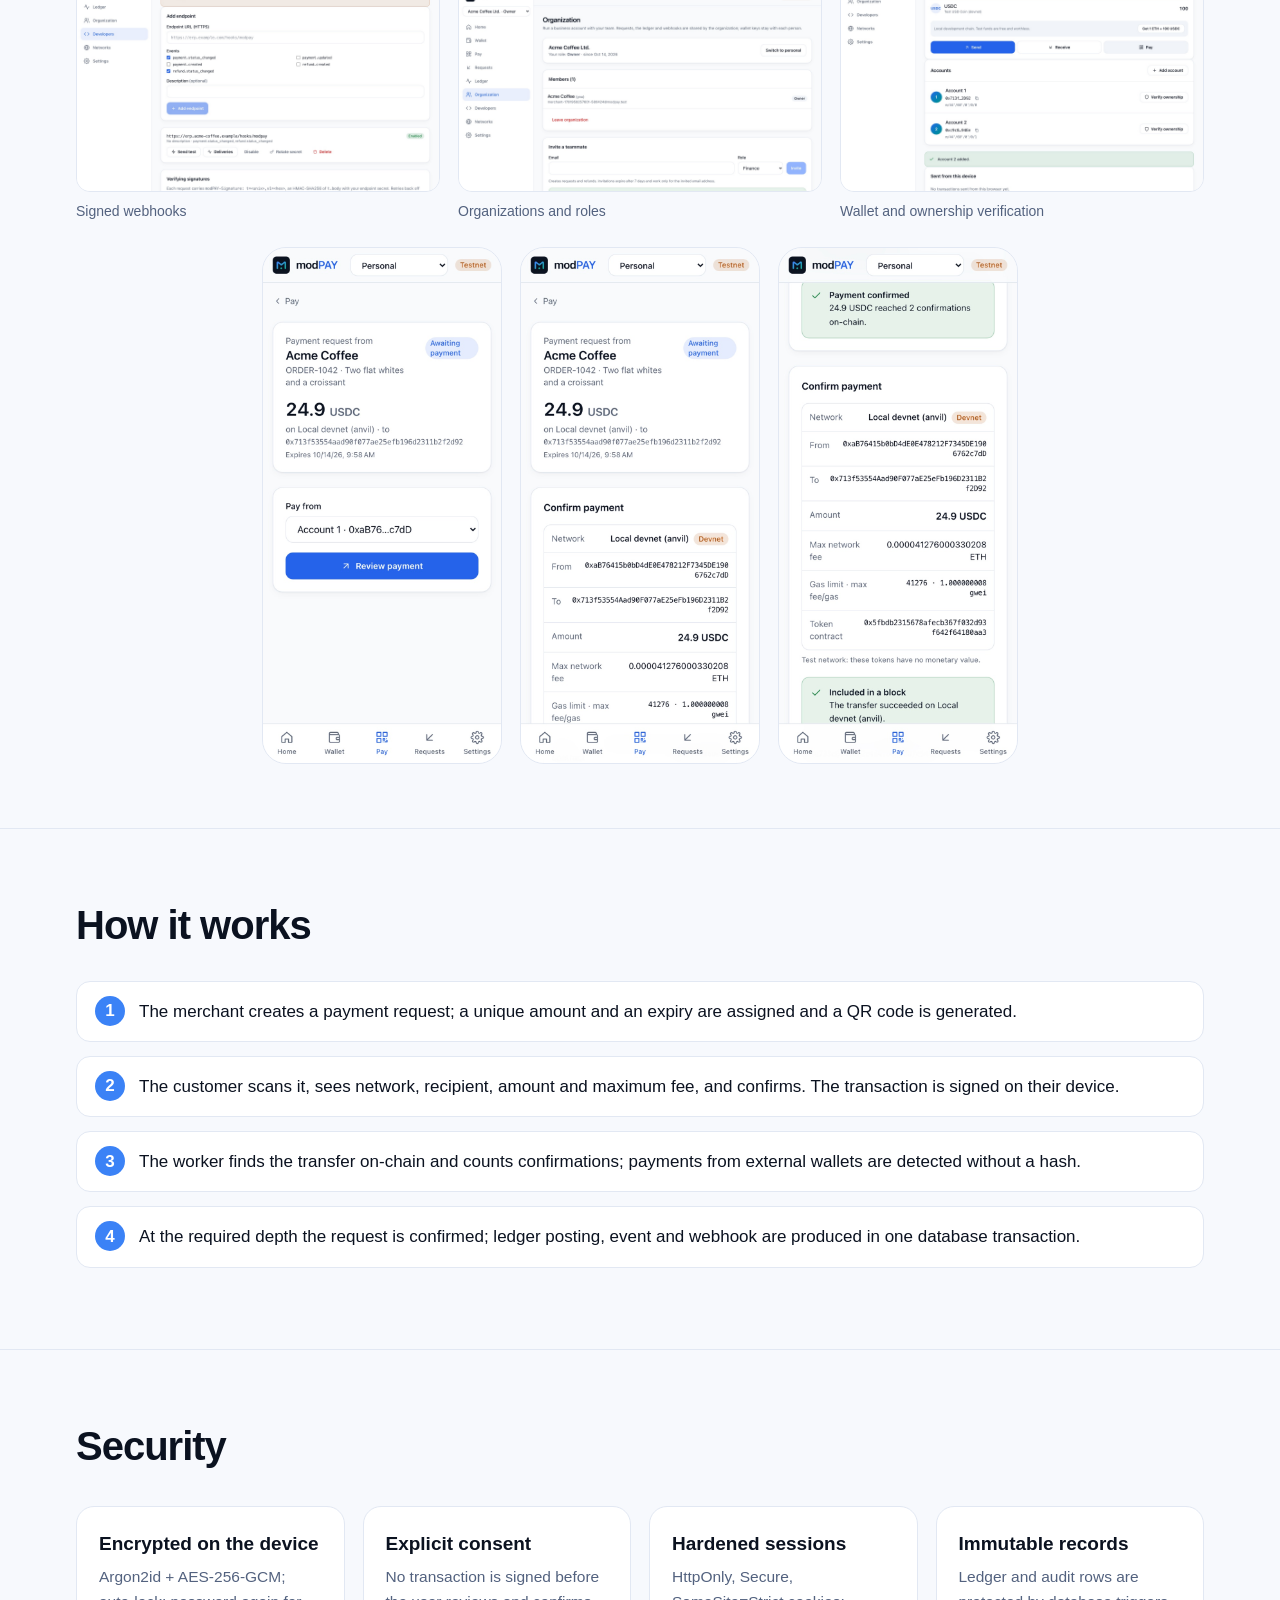
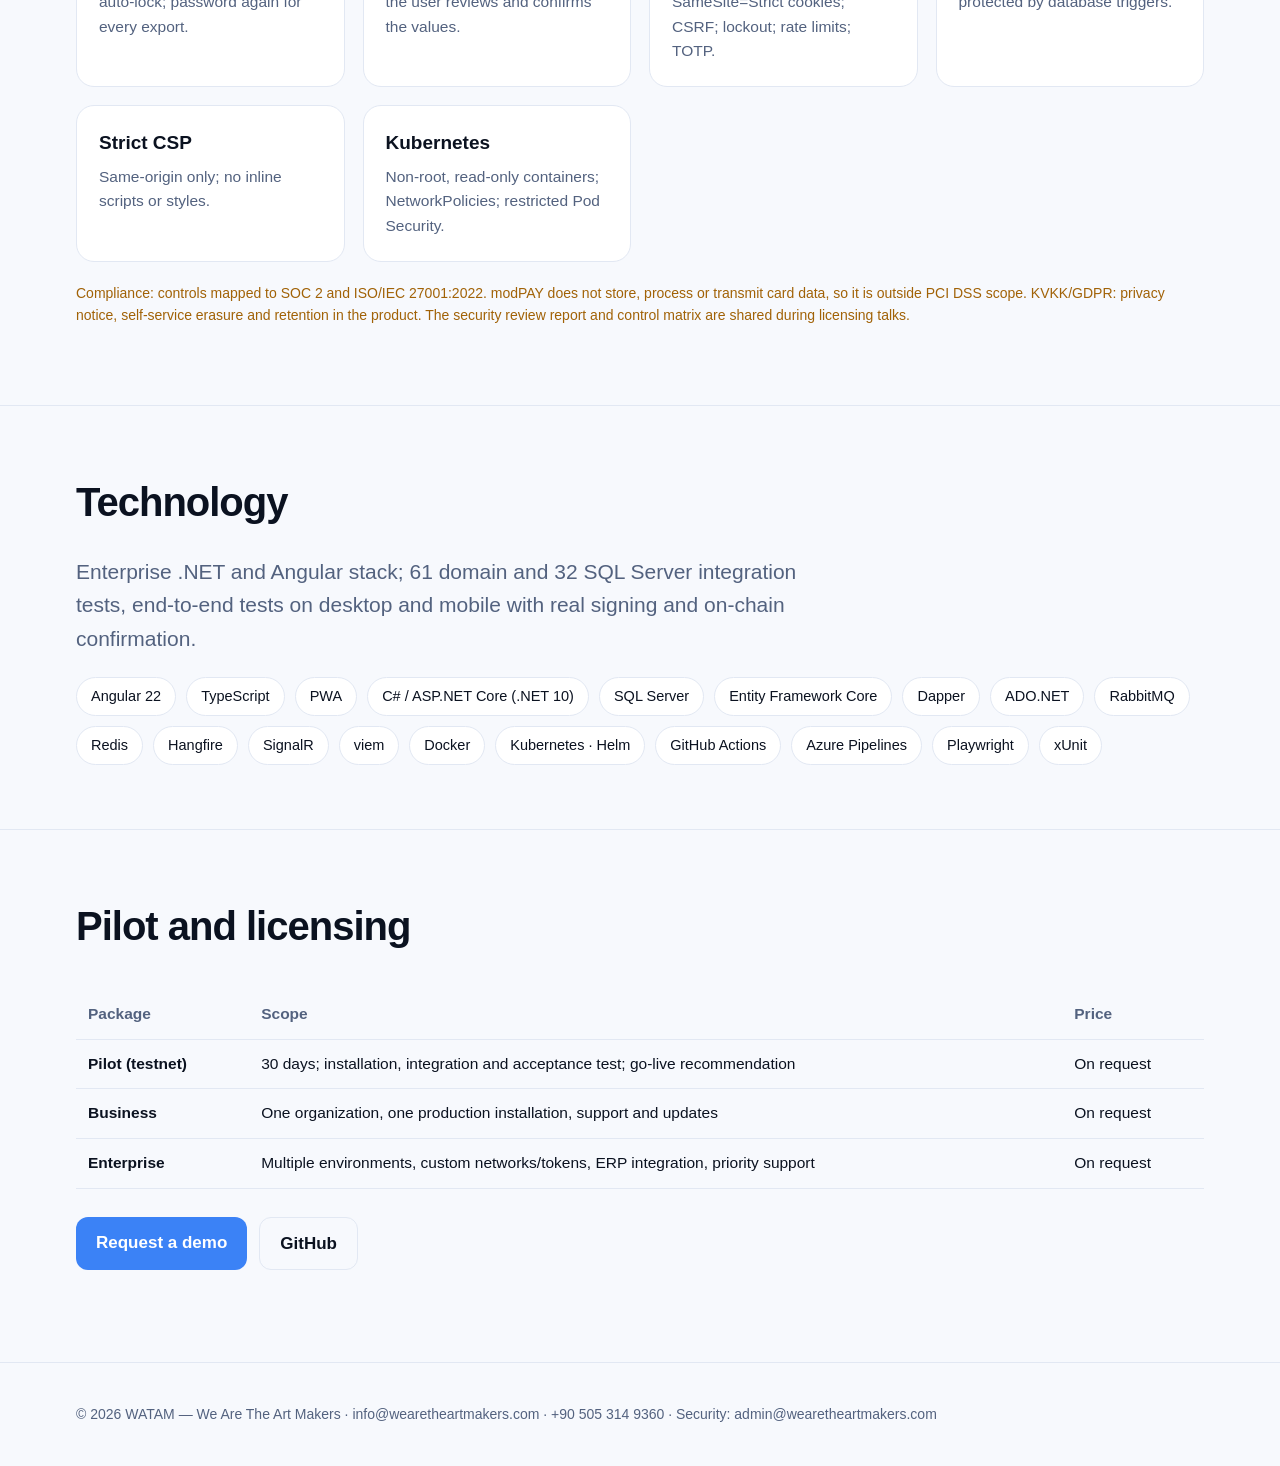
==== commit 8b5ae3ab: "v0.11.0: cross-chain invoices, Turkish UI, white-label; sales demo script Co-Authored-By: Claude Opu" ====
--- a/docs/en/index.html
+++ b/docs/en/index.html
@@ -32,7 +32,7 @@
 <div class="hero"><div class="wrap">
 <h1>Your keys.<br>On-chain proof.<br>Books that balance.</h1>
 <p class="lead">modPAY is a non-custodial digital wallet, QR token-payment infrastructure and payment-operations platform for business. Payments are signed in the browser, verified on-chain and posted to an append-only ledger in SQL Server.</p>
-<div class="actions"><a class="btn" href="mailto:info@wearetheartmakers.com?subject=modPAY%20pilot">Request a pilot</a><a class="btn ghost" href="https://modpay.runasp.net" target="_blank" rel="noopener">Try the live demo</a><a class="btn ghost" href="#video">Watch the video</a></div>
+<div class="actions"><a class="btn" href="mailto:info@wearetheartmakers.com?subject=modPAY%20pilot">Request a pilot</a><a class="btn ghost" href="https://modpay.runasp.net/register?returnUrl=%2Fapp%2Ffaucet" target="_blank" rel="noopener">Try the live demo</a><a class="btn ghost" href="#video">Watch the video</a></div>
 <div class="video" id="video"><video controls preload="metadata" playsinline poster="../assets/video/poster.jpg" aria-label="modPAY intro video"><source src="../assets/video/modpay-intro.mp4" type="video/mp4"></video></div>
 </div></div>
 
@@ -54,7 +54,7 @@
 
 <section id="ozellikler"><div class="wrap">
 <h2>Features</h2>
-<div class="grid"><div class="card"><h3>Multi-network checkout</h3><p>One invoice, several networks: the customer pays where they hold funds (e.g. USDC on Ethereum, Avalanche, Polygon or Arbitrum; USDT on BNB Smart Chain). The first payment closes the other options. No bridge, no FX risk.</p></div><div class="card"><h3>BNB Smart Chain and Avalanche</h3><p>Alongside Ethereum, Polygon and Arbitrum: BNB Smart Chain (BNB, USDT, USDC) and Avalanche C-Chain (AVAX, USDC). Fast blocks tracked, per-network confirmation depth.</p></div><div class="card"><h3>KVKK / GDPR</h3><p>Users erase their own account; personal data is anonymized, financial records stay for legal retention. Strictly necessary cookies only.</p></div><div class="card"><h3>Signing Guard</h3><p>The signed transaction is decoded on the device and compared with the screen; any difference and it is not sent. Warnings for address poisoning and hidden approvals.</p></div><div class="card"><h3>Keys stay with the user</h3><p>Recovery phrases and keys never leave the device; encrypted with Argon2id + AES-256-GCM. No administrator can access them.</p></div><div class="card"><h3>QR payments</h3><p>Enter an amount, get a QR. Customers pay in modPAY or any wallet such as MetaMask (EIP-681).</p></div><div class="card"><h3>On-chain proof</h3><p>A payment is confirmed only at the network's confirmation depth. Reorgs, partial and late payments get their own states.</p></div><div class="card"><h3>Accounting-ready</h3><p>Append-only double-entry ledger, reconciliation and trial balance. Every final payment posts automatically; exact-precision CSV exports for accounting.</p></div><div class="card"><h3>Refunds</h3><p>Signed by the merchant in their own wallet; booked once the exact transfer is verified on-chain.</p></div><div class="card"><h3>One-click demo</h3><p>A new user creates a wallet and taps "Get test tokens" to receive test gas and USDC in seconds, then tries a payment or a cross-chain transfer right away. No faucet hunting.</p></div><div class="card"><h3>Cross-chain USDC</h3><p>With Circle CCTP, USDC is burned on one network and minted on another: no pool, no wrapped tokens, funds always in the user's own wallet. Every step (approval, burn, mint) is confirmed separately and Signing Guard checks each call byte for byte. On Ethereum, Avalanche, Arbitrum and Polygon test networks.</p></div><div class="card"><h3>E-commerce API</h3><p>Your shop backend opens invoices with an API key, tracks their status and sends the customer back to the shop after payment. Keys are limited to one workspace, stored hashed and revocable instantly.</p></div><div class="card"><h3>Point of sale</h3><p>The cashier enters an amount, one QR appears; the screen turns green when the payment is final. Runs on any tablet or phone, nothing to install.</p></div><div class="card"><h3>Teams and integrations</h3><p>Organizations, roles, email invitations, signed webhooks and two-factor authentication.</p></div></div>
+<div class="grid"><div class="card"><h3>Multi-network checkout</h3><p>One invoice, several networks: the customer pays where they hold funds (e.g. USDC on Ethereum, Avalanche, Polygon or Arbitrum; USDT on BNB Smart Chain). The first payment closes the other options. No bridge, no FX risk.</p></div><div class="card"><h3>BNB Smart Chain and Avalanche</h3><p>Alongside Ethereum, Polygon and Arbitrum: BNB Smart Chain (BNB, USDT, USDC) and Avalanche C-Chain (AVAX, USDC). Fast blocks tracked, per-network confirmation depth.</p></div><div class="card"><h3>KVKK / GDPR</h3><p>Users erase their own account; personal data is anonymized, financial records stay for legal retention. Strictly necessary cookies only.</p></div><div class="card"><h3>Signing Guard</h3><p>The signed transaction is decoded on the device and compared with the screen; any difference and it is not sent. Warnings for address poisoning and hidden approvals.</p></div><div class="card"><h3>Keys stay with the user</h3><p>Recovery phrases and keys never leave the device; encrypted with Argon2id + AES-256-GCM. No administrator can access them.</p></div><div class="card"><h3>QR payments</h3><p>Enter an amount, get a QR. Customers pay in modPAY or any wallet such as MetaMask (EIP-681).</p></div><div class="card"><h3>On-chain proof</h3><p>A payment is confirmed only at the network's confirmation depth. Reorgs, partial and late payments get their own states.</p></div><div class="card"><h3>Accounting-ready</h3><p>Append-only double-entry ledger, reconciliation and trial balance. Every final payment posts automatically; exact-precision CSV exports for accounting.</p></div><div class="card"><h3>Refunds</h3><p>Signed by the merchant in their own wallet; booked once the exact transfer is verified on-chain.</p></div><div class="card"><h3>Invoices paid from another network</h3><p>Invoice on Avalanche, customer's USDC on Ethereum? They pay from there with Circle CCTP; modPAY completes the mint, so the customer needs no gas on the destination network.</p></div><div class="card"><h3>Your brand, Turkish and English</h3><p>Turkish and English interface. Your institution's name, colors and logo come from configuration, so the product runs under your brand. EURC for euro.</p></div><div class="card"><h3>One-click demo</h3><p>A new user creates a wallet and taps "Get test tokens" to receive test gas and USDC in seconds, then tries a payment or a cross-chain transfer right away. No faucet hunting.</p></div><div class="card"><h3>Cross-chain USDC</h3><p>With Circle CCTP, USDC is burned on one network and minted on another: no pool, no wrapped tokens, funds always in the user's own wallet. Every step (approval, burn, mint) is confirmed separately and Signing Guard checks each call byte for byte. On Ethereum, Avalanche, Arbitrum and Polygon test networks.</p></div><div class="card"><h3>E-commerce API</h3><p>Your shop backend opens invoices with an API key, tracks their status and sends the customer back to the shop after payment. Keys are limited to one workspace, stored hashed and revocable instantly.</p></div><div class="card"><h3>Point of sale</h3><p>The cashier enters an amount, one QR appears; the screen turns green when the payment is final. Runs on any tablet or phone, nothing to install.</p></div><div class="card"><h3>Teams and integrations</h3><p>Organizations, roles, email invitations, signed webhooks and two-factor authentication.</p></div></div>
 </div></section>
 
 <section><div class="wrap">
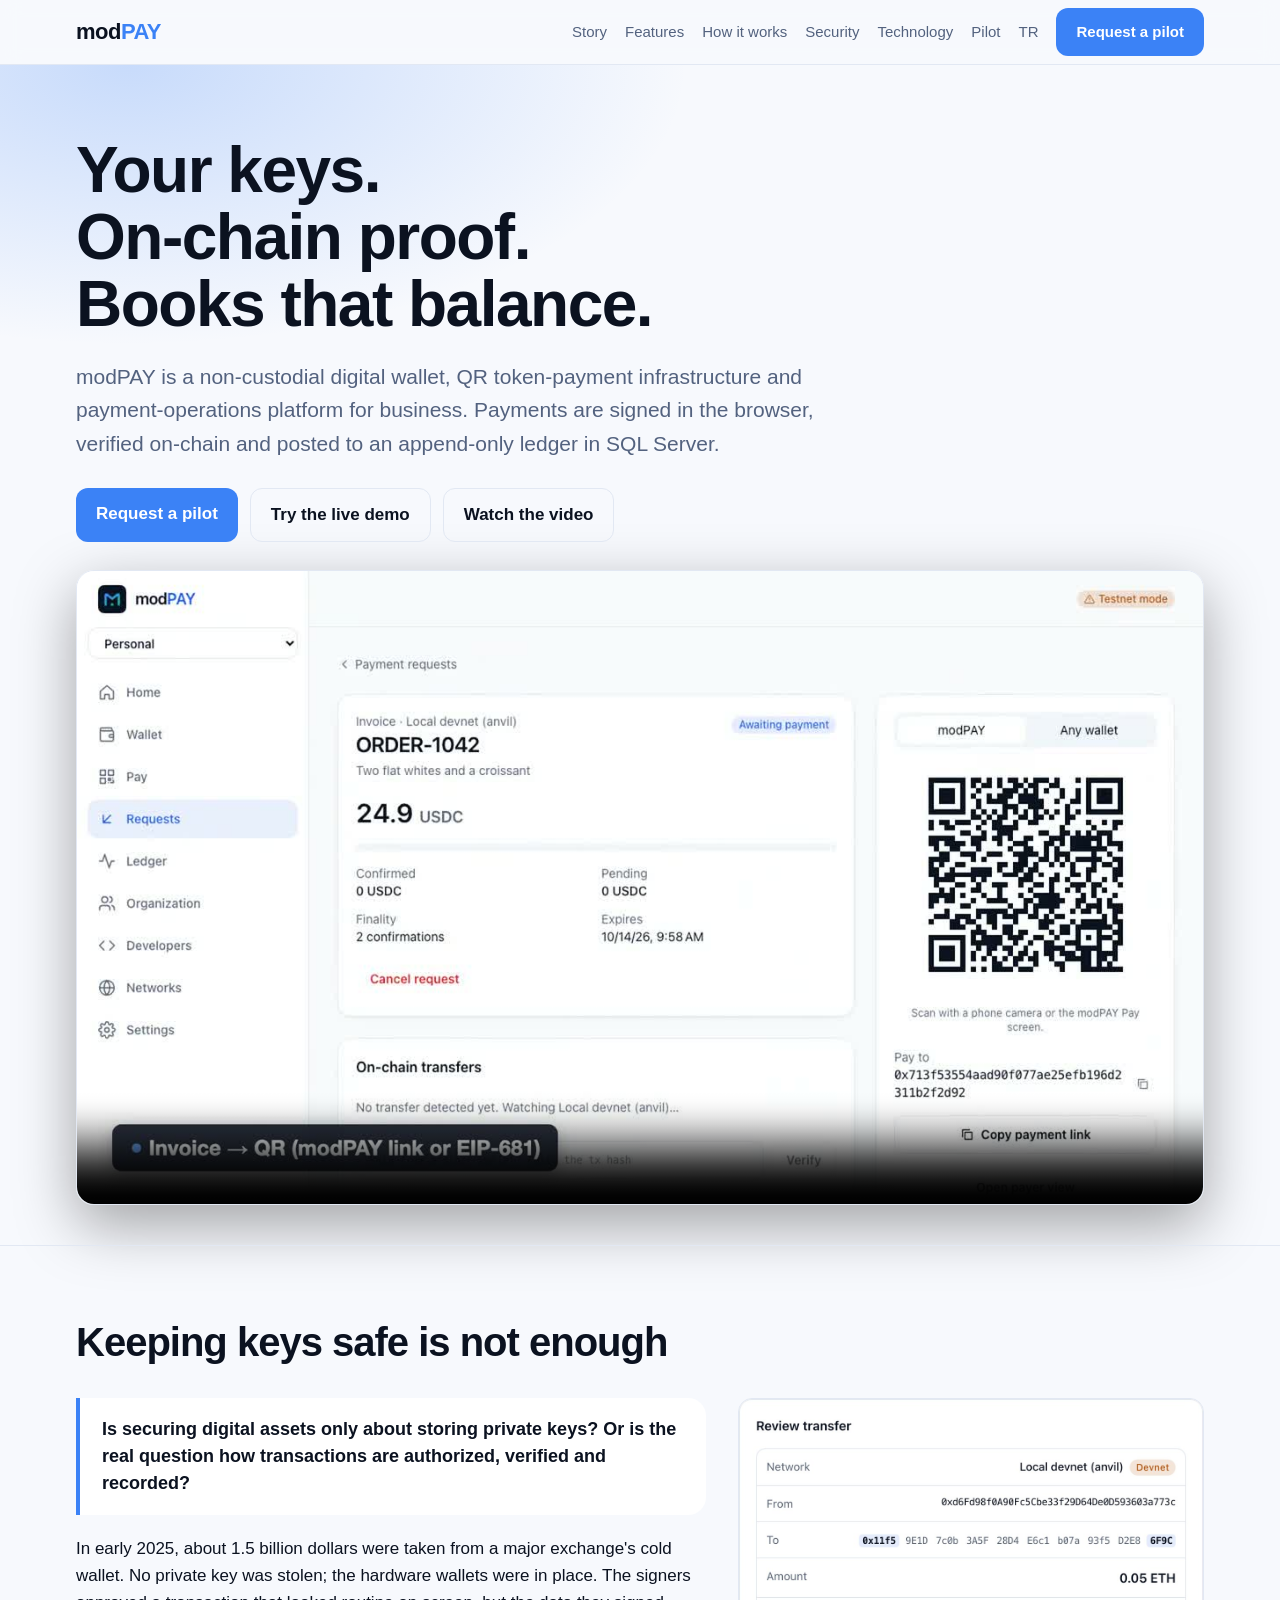
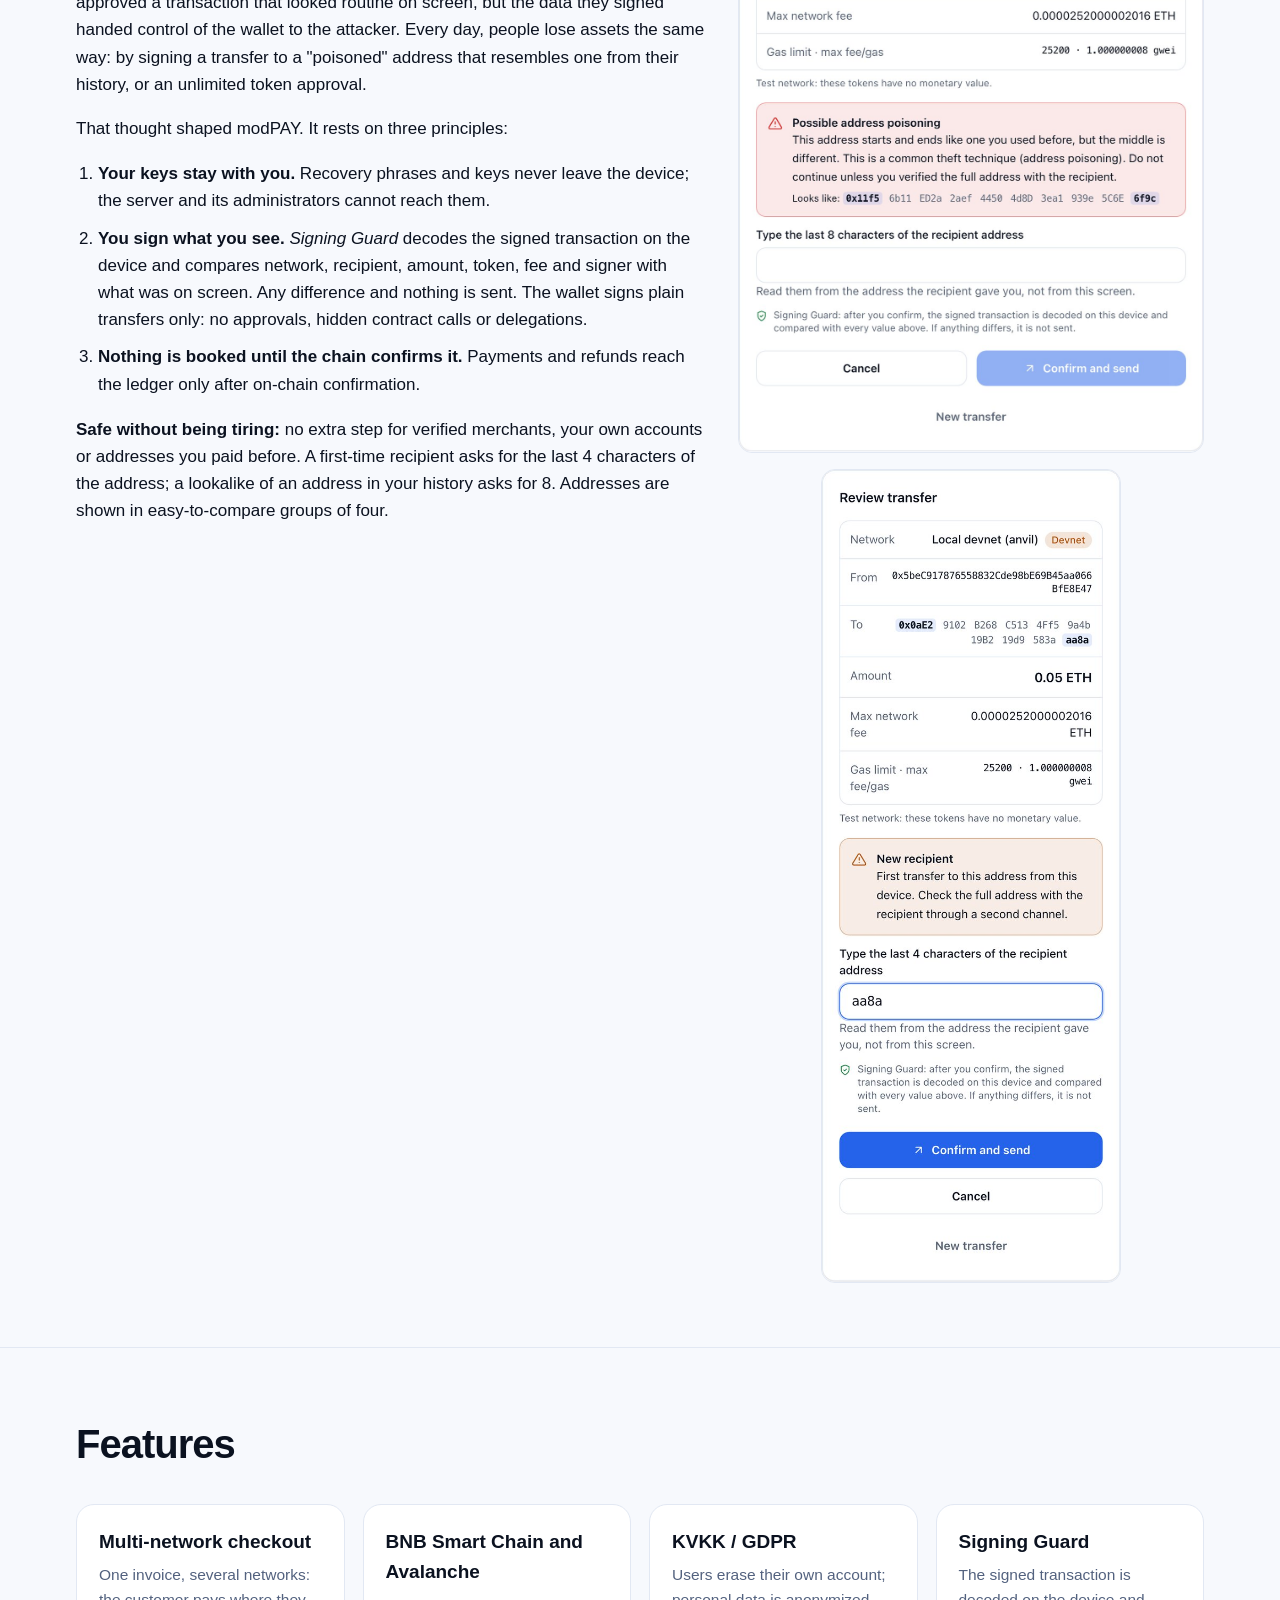
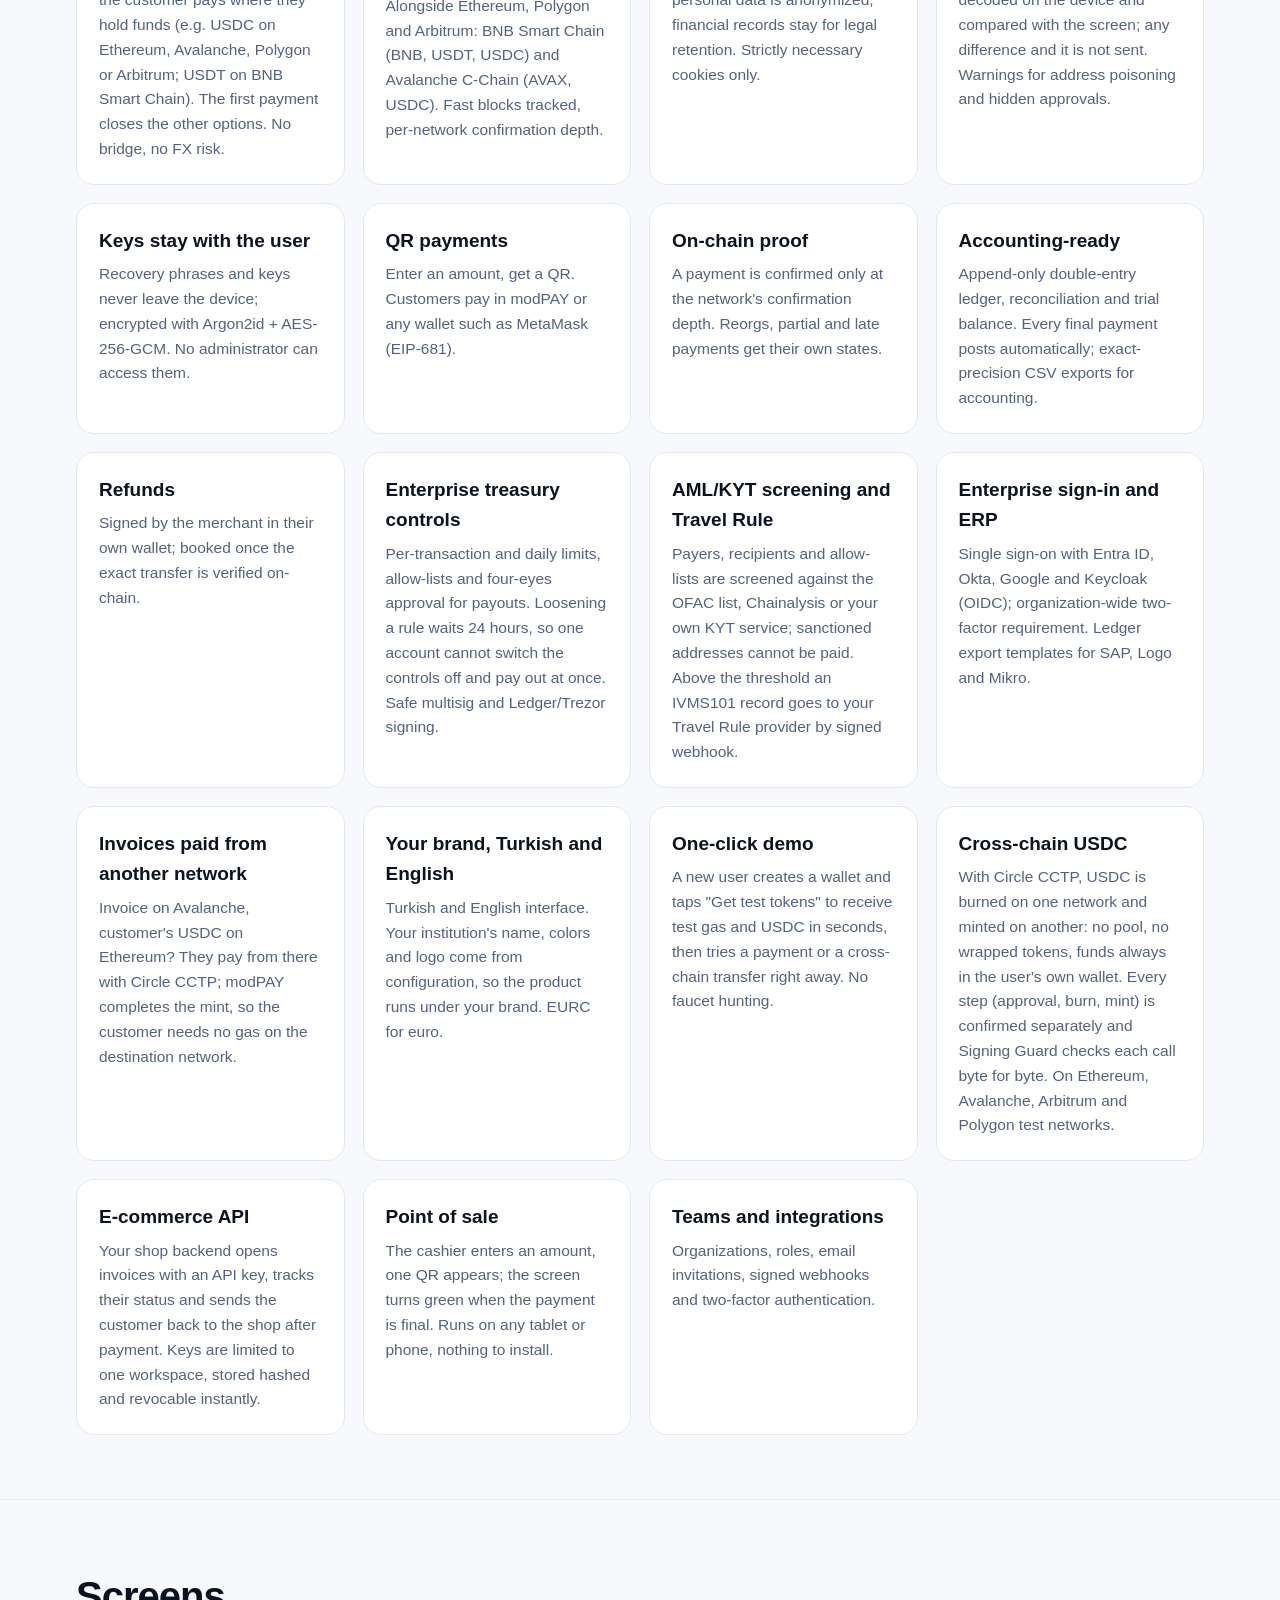
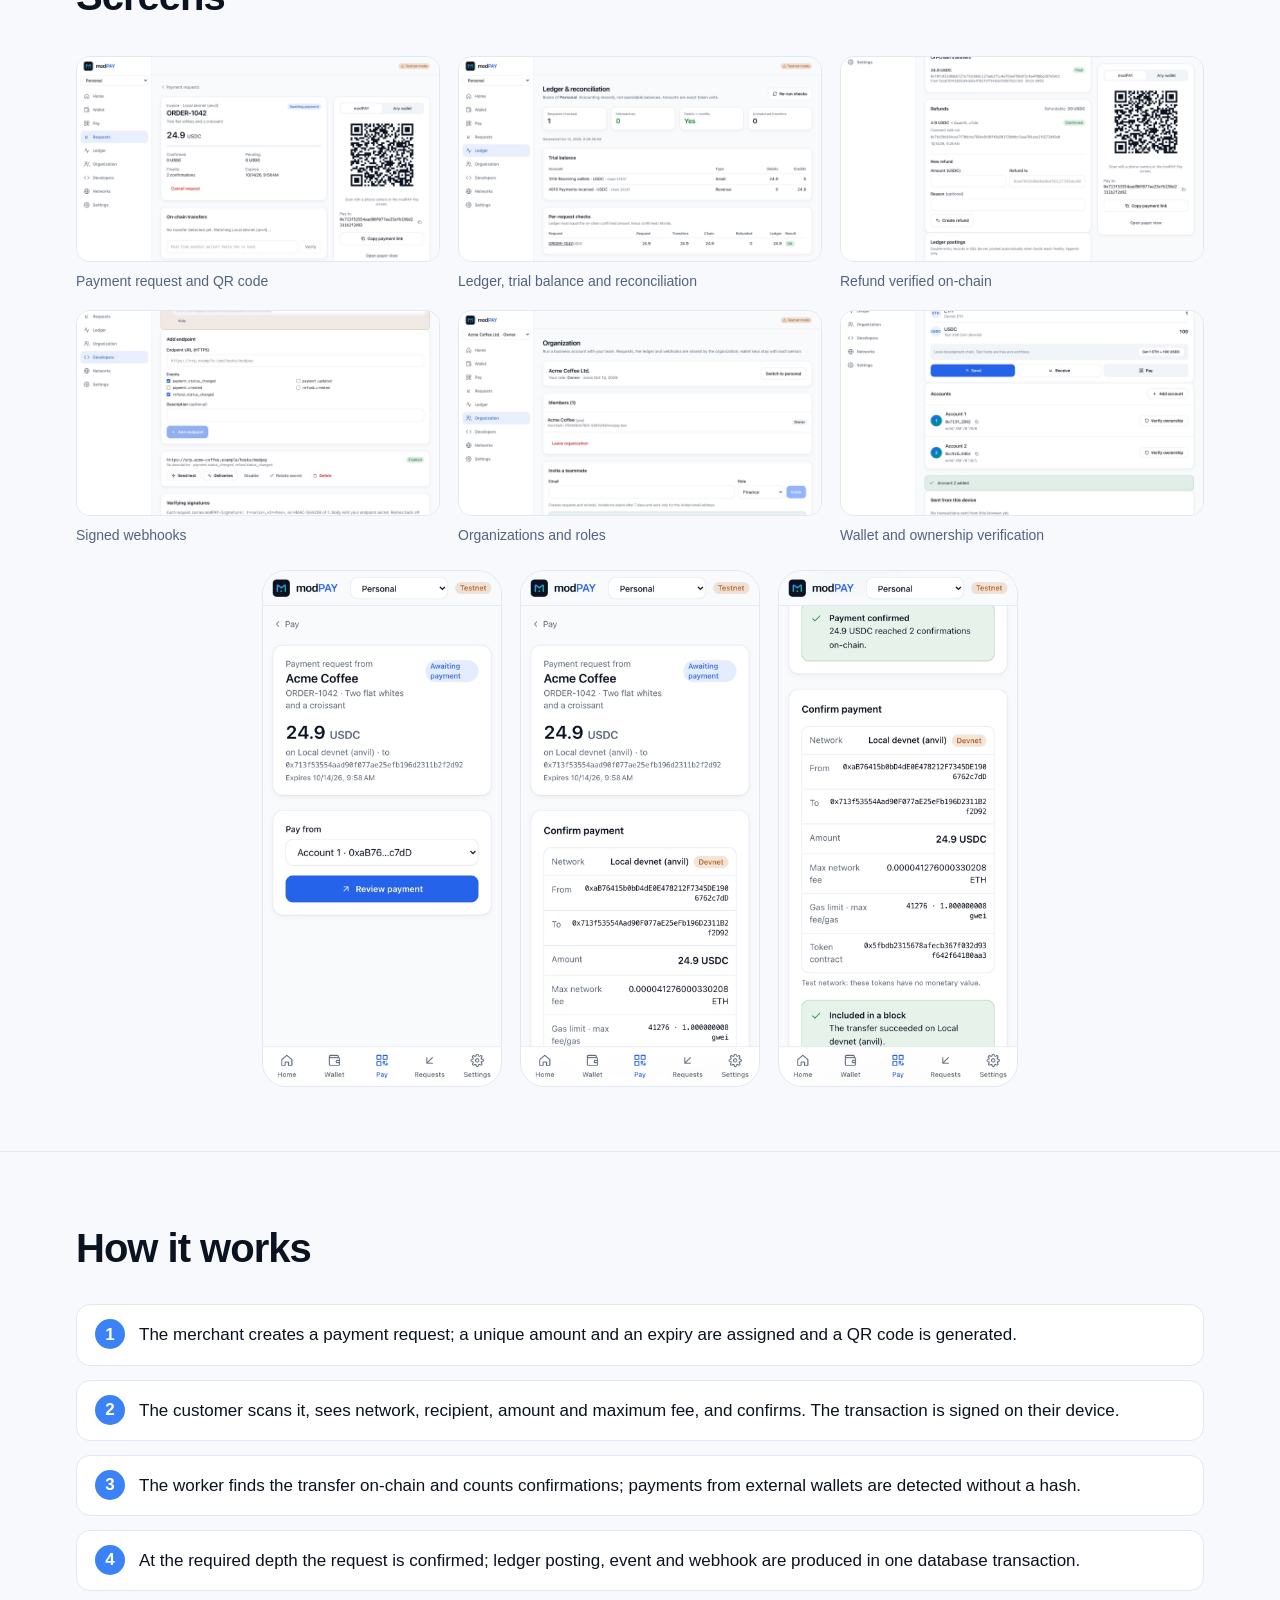
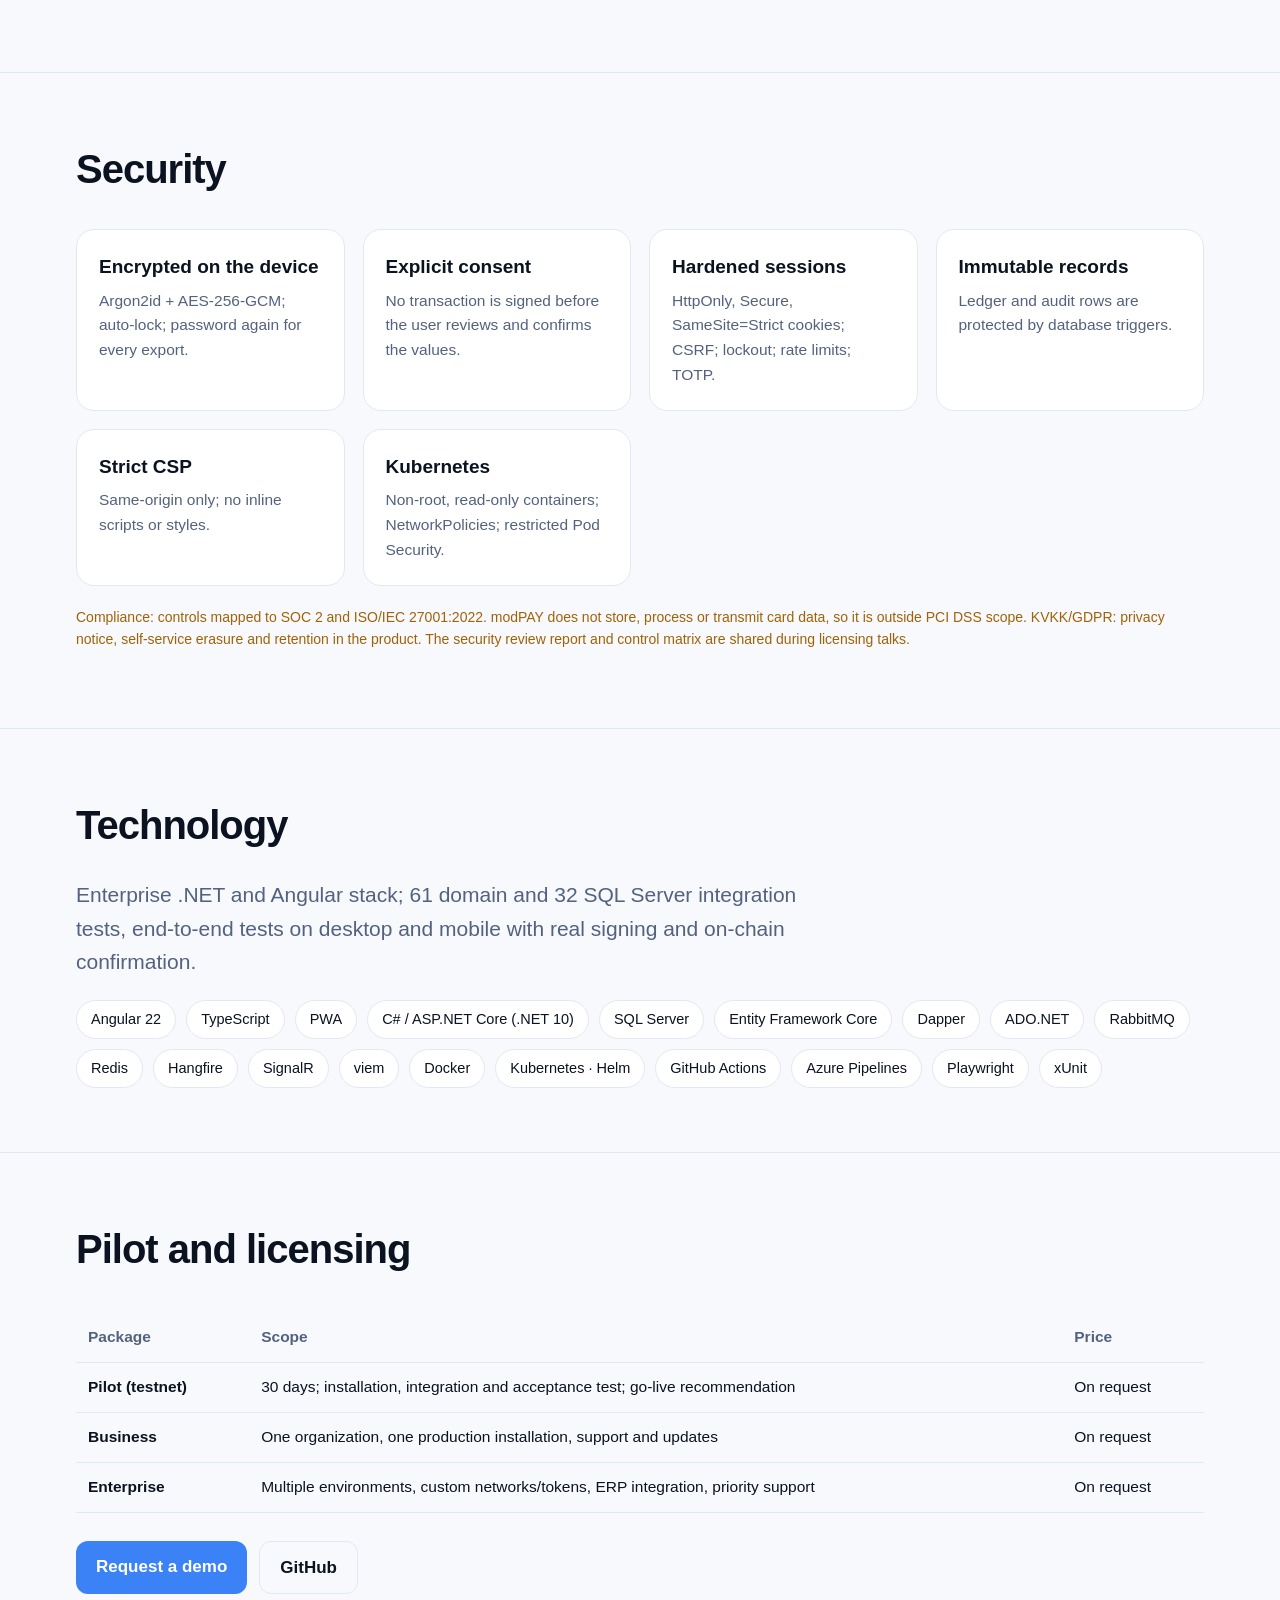
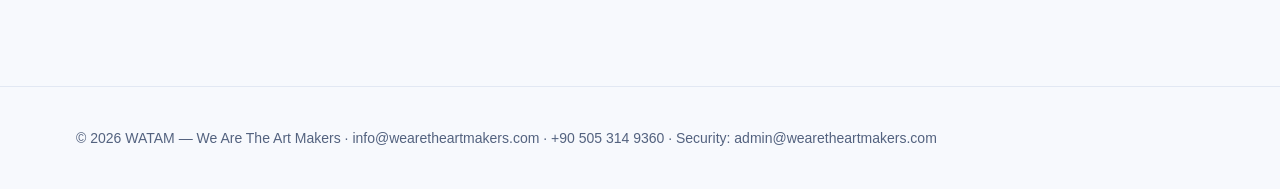
==== commit d50afc60: "v0.12.0: enterprise controls (treasury policy, AML/KYT, Travel Rule, SSO, ERP) Co-Authored-By: Claud" ====
--- a/docs/en/index.html
+++ b/docs/en/index.html
@@ -54,7 +54,7 @@
 
 <section id="ozellikler"><div class="wrap">
 <h2>Features</h2>
-<div class="grid"><div class="card"><h3>Multi-network checkout</h3><p>One invoice, several networks: the customer pays where they hold funds (e.g. USDC on Ethereum, Avalanche, Polygon or Arbitrum; USDT on BNB Smart Chain). The first payment closes the other options. No bridge, no FX risk.</p></div><div class="card"><h3>BNB Smart Chain and Avalanche</h3><p>Alongside Ethereum, Polygon and Arbitrum: BNB Smart Chain (BNB, USDT, USDC) and Avalanche C-Chain (AVAX, USDC). Fast blocks tracked, per-network confirmation depth.</p></div><div class="card"><h3>KVKK / GDPR</h3><p>Users erase their own account; personal data is anonymized, financial records stay for legal retention. Strictly necessary cookies only.</p></div><div class="card"><h3>Signing Guard</h3><p>The signed transaction is decoded on the device and compared with the screen; any difference and it is not sent. Warnings for address poisoning and hidden approvals.</p></div><div class="card"><h3>Keys stay with the user</h3><p>Recovery phrases and keys never leave the device; encrypted with Argon2id + AES-256-GCM. No administrator can access them.</p></div><div class="card"><h3>QR payments</h3><p>Enter an amount, get a QR. Customers pay in modPAY or any wallet such as MetaMask (EIP-681).</p></div><div class="card"><h3>On-chain proof</h3><p>A payment is confirmed only at the network's confirmation depth. Reorgs, partial and late payments get their own states.</p></div><div class="card"><h3>Accounting-ready</h3><p>Append-only double-entry ledger, reconciliation and trial balance. Every final payment posts automatically; exact-precision CSV exports for accounting.</p></div><div class="card"><h3>Refunds</h3><p>Signed by the merchant in their own wallet; booked once the exact transfer is verified on-chain.</p></div><div class="card"><h3>Invoices paid from another network</h3><p>Invoice on Avalanche, customer's USDC on Ethereum? They pay from there with Circle CCTP; modPAY completes the mint, so the customer needs no gas on the destination network.</p></div><div class="card"><h3>Your brand, Turkish and English</h3><p>Turkish and English interface. Your institution's name, colors and logo come from configuration, so the product runs under your brand. EURC for euro.</p></div><div class="card"><h3>One-click demo</h3><p>A new user creates a wallet and taps "Get test tokens" to receive test gas and USDC in seconds, then tries a payment or a cross-chain transfer right away. No faucet hunting.</p></div><div class="card"><h3>Cross-chain USDC</h3><p>With Circle CCTP, USDC is burned on one network and minted on another: no pool, no wrapped tokens, funds always in the user's own wallet. Every step (approval, burn, mint) is confirmed separately and Signing Guard checks each call byte for byte. On Ethereum, Avalanche, Arbitrum and Polygon test networks.</p></div><div class="card"><h3>E-commerce API</h3><p>Your shop backend opens invoices with an API key, tracks their status and sends the customer back to the shop after payment. Keys are limited to one workspace, stored hashed and revocable instantly.</p></div><div class="card"><h3>Point of sale</h3><p>The cashier enters an amount, one QR appears; the screen turns green when the payment is final. Runs on any tablet or phone, nothing to install.</p></div><div class="card"><h3>Teams and integrations</h3><p>Organizations, roles, email invitations, signed webhooks and two-factor authentication.</p></div></div>
+<div class="grid"><div class="card"><h3>Multi-network checkout</h3><p>One invoice, several networks: the customer pays where they hold funds (e.g. USDC on Ethereum, Avalanche, Polygon or Arbitrum; USDT on BNB Smart Chain). The first payment closes the other options. No bridge, no FX risk.</p></div><div class="card"><h3>BNB Smart Chain and Avalanche</h3><p>Alongside Ethereum, Polygon and Arbitrum: BNB Smart Chain (BNB, USDT, USDC) and Avalanche C-Chain (AVAX, USDC). Fast blocks tracked, per-network confirmation depth.</p></div><div class="card"><h3>KVKK / GDPR</h3><p>Users erase their own account; personal data is anonymized, financial records stay for legal retention. Strictly necessary cookies only.</p></div><div class="card"><h3>Signing Guard</h3><p>The signed transaction is decoded on the device and compared with the screen; any difference and it is not sent. Warnings for address poisoning and hidden approvals.</p></div><div class="card"><h3>Keys stay with the user</h3><p>Recovery phrases and keys never leave the device; encrypted with Argon2id + AES-256-GCM. No administrator can access them.</p></div><div class="card"><h3>QR payments</h3><p>Enter an amount, get a QR. Customers pay in modPAY or any wallet such as MetaMask (EIP-681).</p></div><div class="card"><h3>On-chain proof</h3><p>A payment is confirmed only at the network's confirmation depth. Reorgs, partial and late payments get their own states.</p></div><div class="card"><h3>Accounting-ready</h3><p>Append-only double-entry ledger, reconciliation and trial balance. Every final payment posts automatically; exact-precision CSV exports for accounting.</p></div><div class="card"><h3>Refunds</h3><p>Signed by the merchant in their own wallet; booked once the exact transfer is verified on-chain.</p></div><div class="card"><h3>Enterprise treasury controls</h3><p>Per-transaction and daily limits, allow-lists and four-eyes approval for payouts. Loosening a rule waits 24 hours, so one account cannot switch the controls off and pay out at once. Safe multisig and Ledger/Trezor signing.</p></div><div class="card"><h3>AML/KYT screening and Travel Rule</h3><p>Payers, recipients and allow-lists are screened against the OFAC list, Chainalysis or your own KYT service; sanctioned addresses cannot be paid. Above the threshold an IVMS101 record goes to your Travel Rule provider by signed webhook.</p></div><div class="card"><h3>Enterprise sign-in and ERP</h3><p>Single sign-on with Entra ID, Okta, Google and Keycloak (OIDC); organization-wide two-factor requirement. Ledger export templates for SAP, Logo and Mikro.</p></div><div class="card"><h3>Invoices paid from another network</h3><p>Invoice on Avalanche, customer's USDC on Ethereum? They pay from there with Circle CCTP; modPAY completes the mint, so the customer needs no gas on the destination network.</p></div><div class="card"><h3>Your brand, Turkish and English</h3><p>Turkish and English interface. Your institution's name, colors and logo come from configuration, so the product runs under your brand. EURC for euro.</p></div><div class="card"><h3>One-click demo</h3><p>A new user creates a wallet and taps "Get test tokens" to receive test gas and USDC in seconds, then tries a payment or a cross-chain transfer right away. No faucet hunting.</p></div><div class="card"><h3>Cross-chain USDC</h3><p>With Circle CCTP, USDC is burned on one network and minted on another: no pool, no wrapped tokens, funds always in the user's own wallet. Every step (approval, burn, mint) is confirmed separately and Signing Guard checks each call byte for byte. On Ethereum, Avalanche, Arbitrum and Polygon test networks.</p></div><div class="card"><h3>E-commerce API</h3><p>Your shop backend opens invoices with an API key, tracks their status and sends the customer back to the shop after payment. Keys are limited to one workspace, stored hashed and revocable instantly.</p></div><div class="card"><h3>Point of sale</h3><p>The cashier enters an amount, one QR appears; the screen turns green when the payment is final. Runs on any tablet or phone, nothing to install.</p></div><div class="card"><h3>Teams and integrations</h3><p>Organizations, roles, email invitations, signed webhooks and two-factor authentication.</p></div></div>
 </div></section>
 
 <section><div class="wrap">
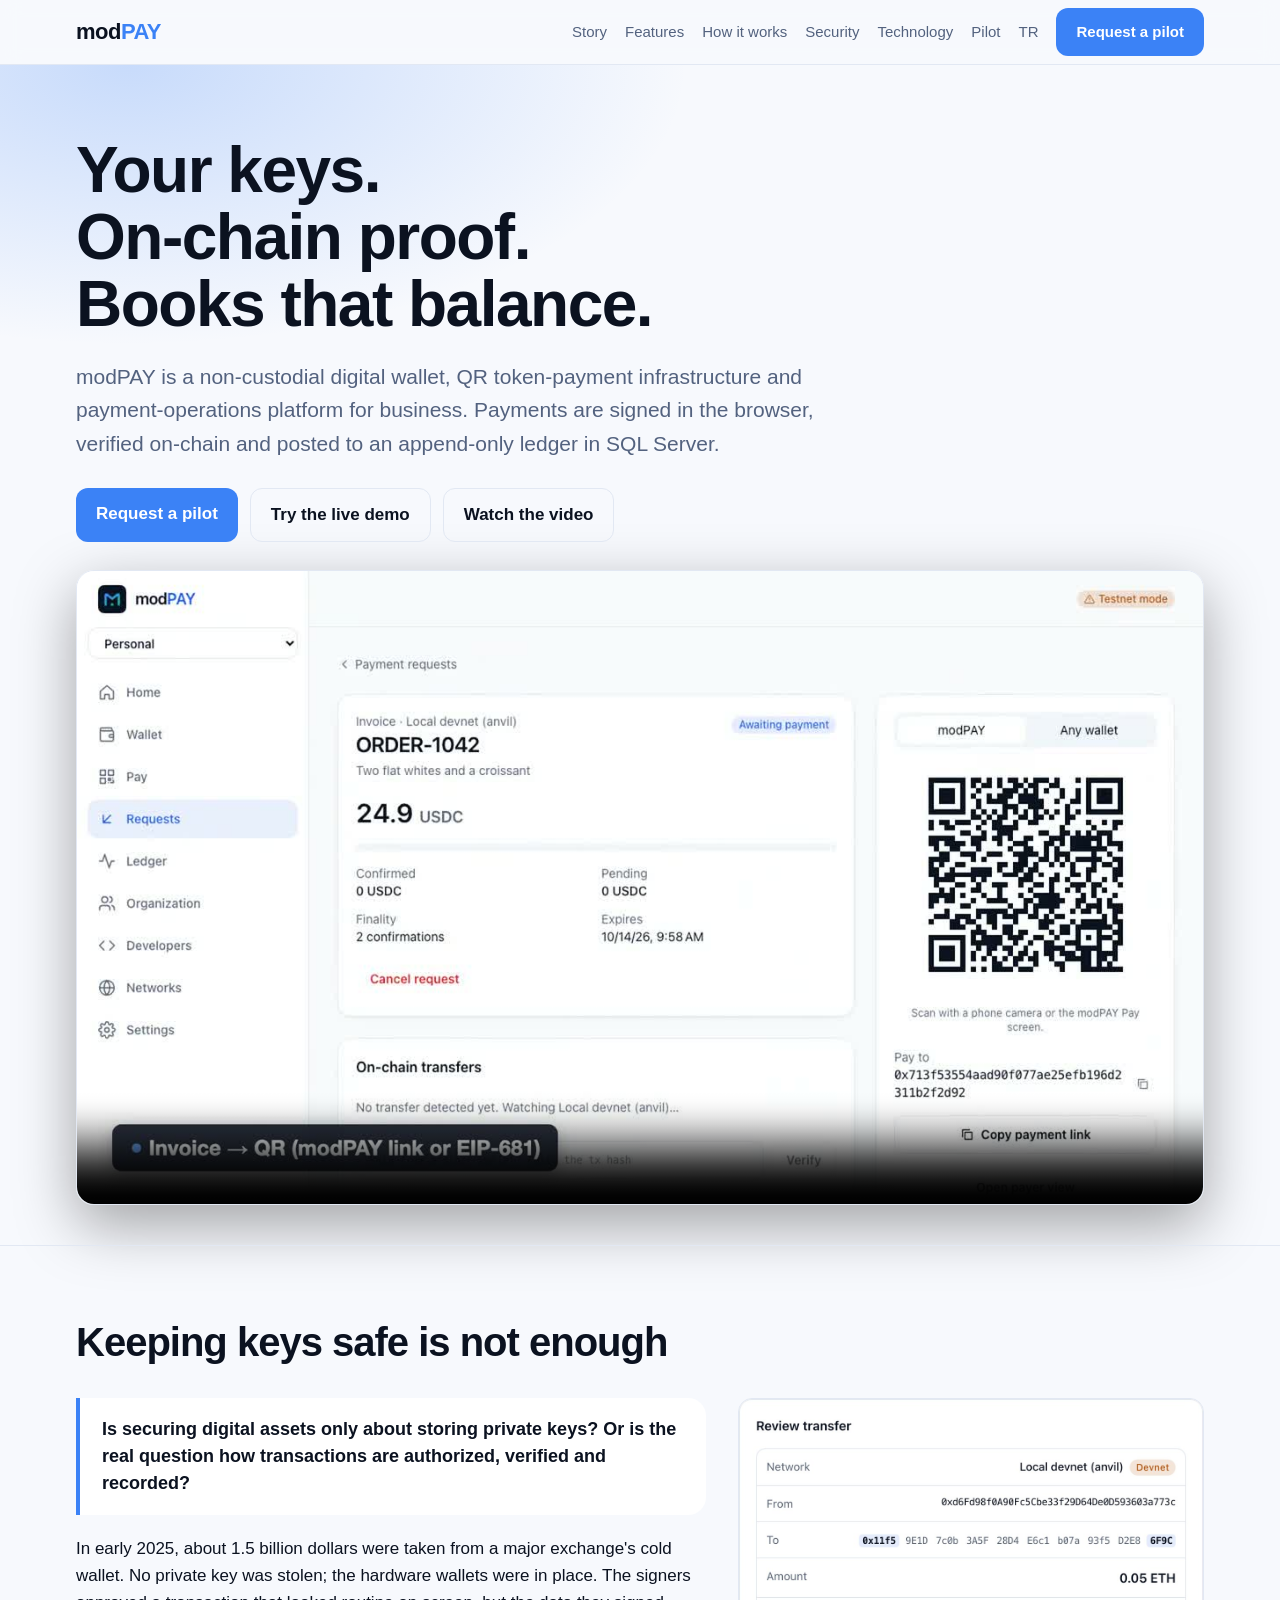
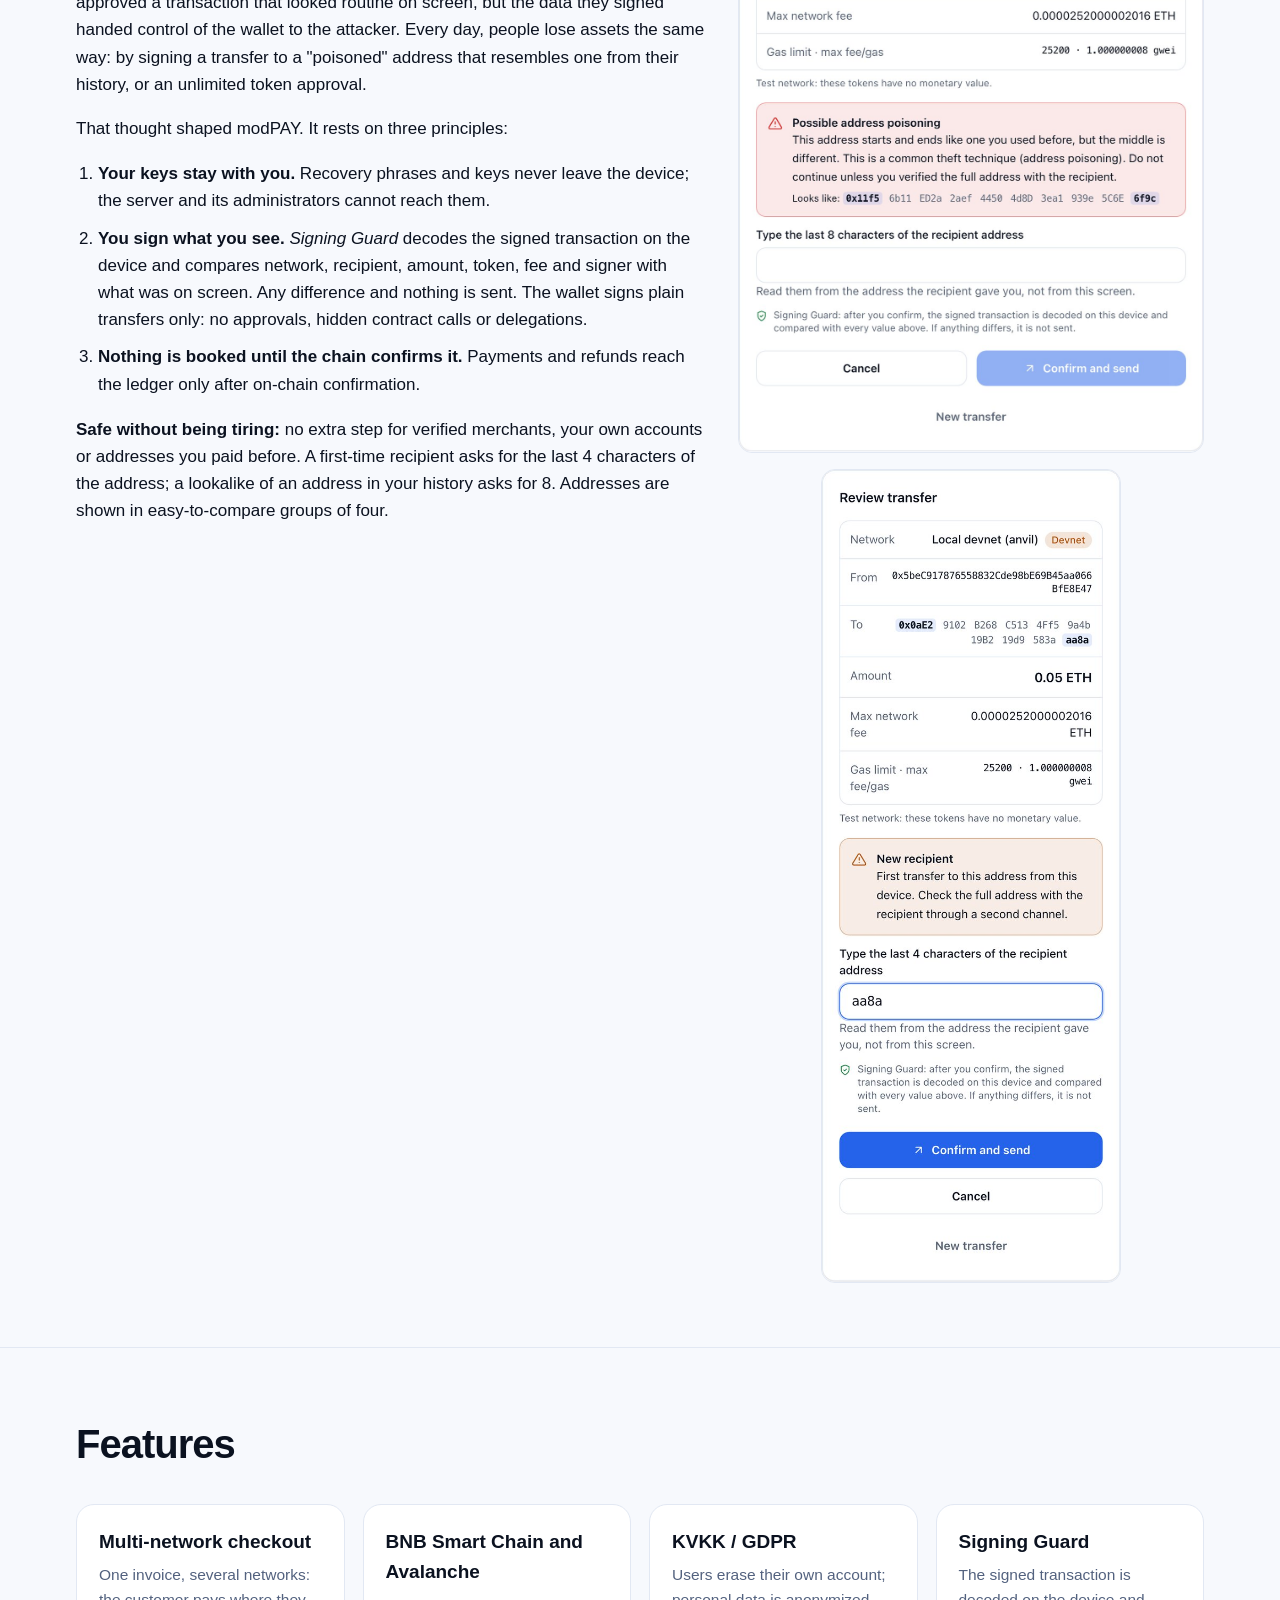
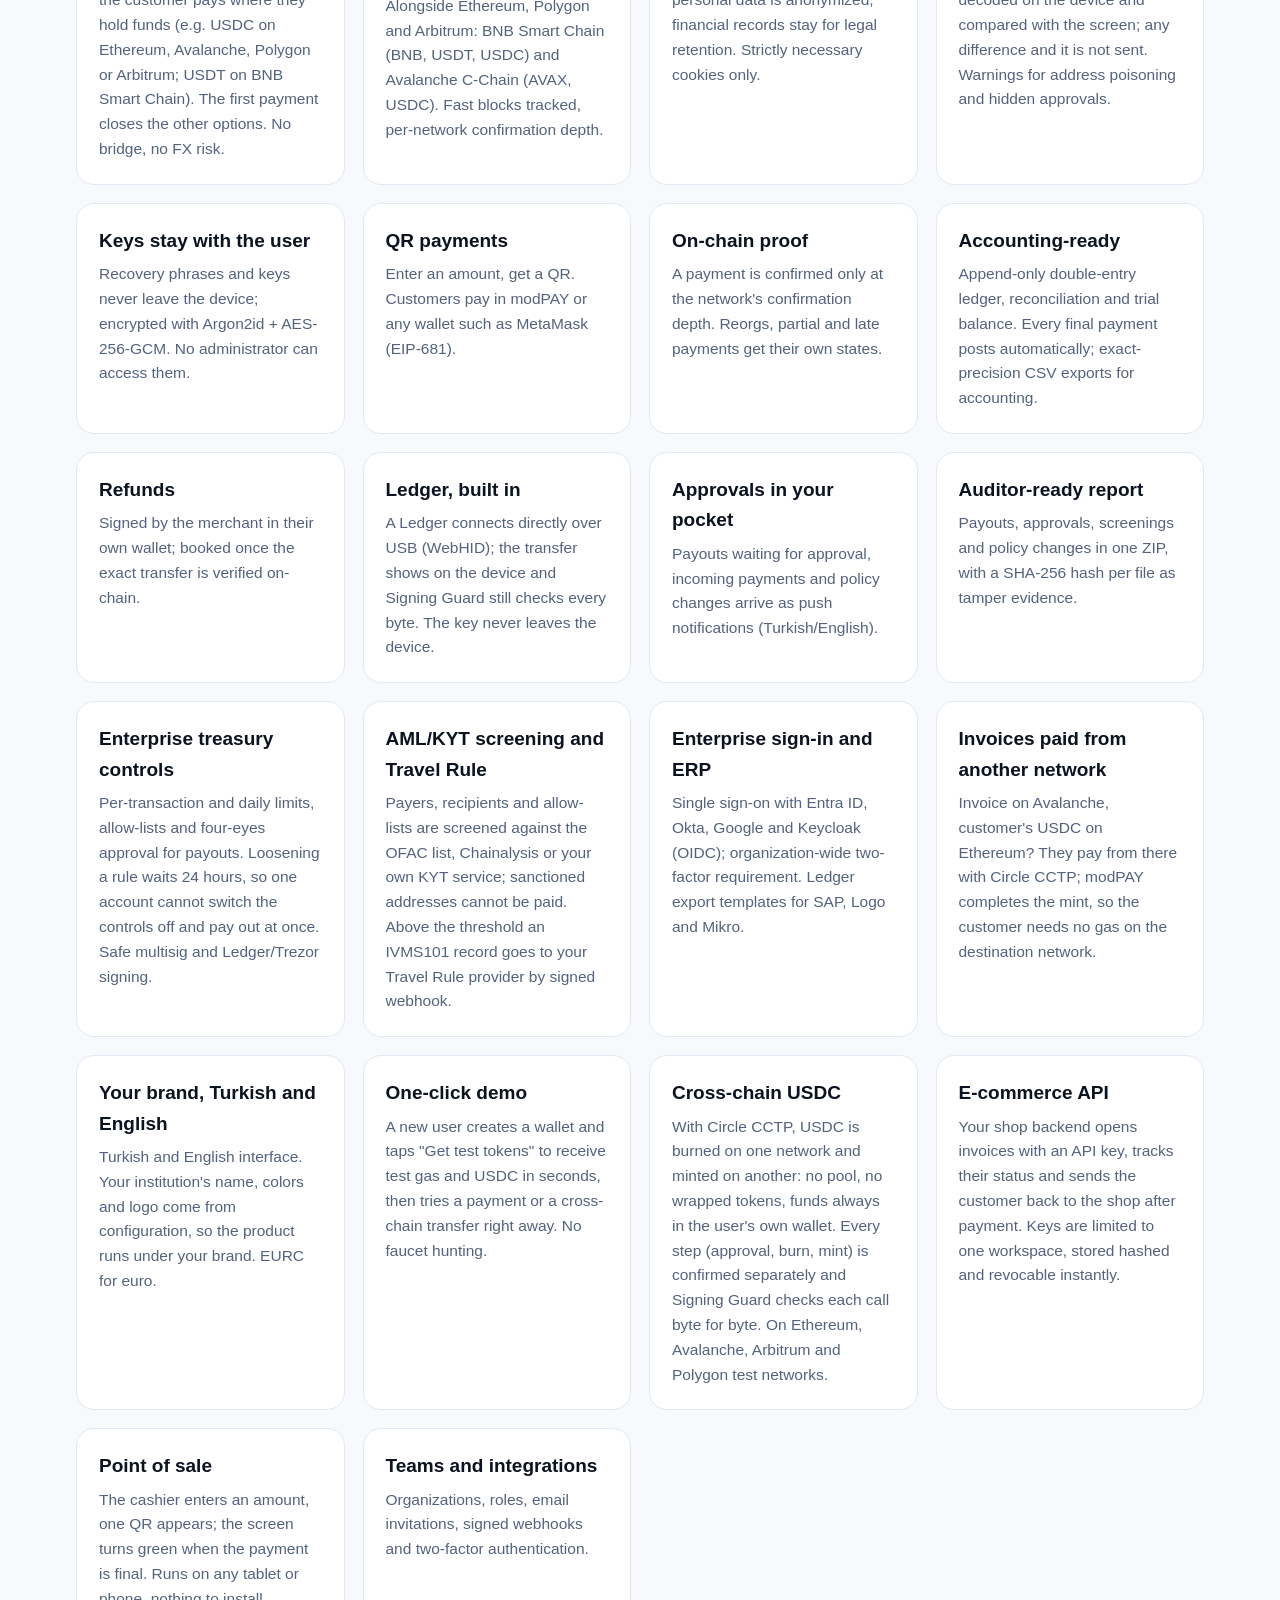
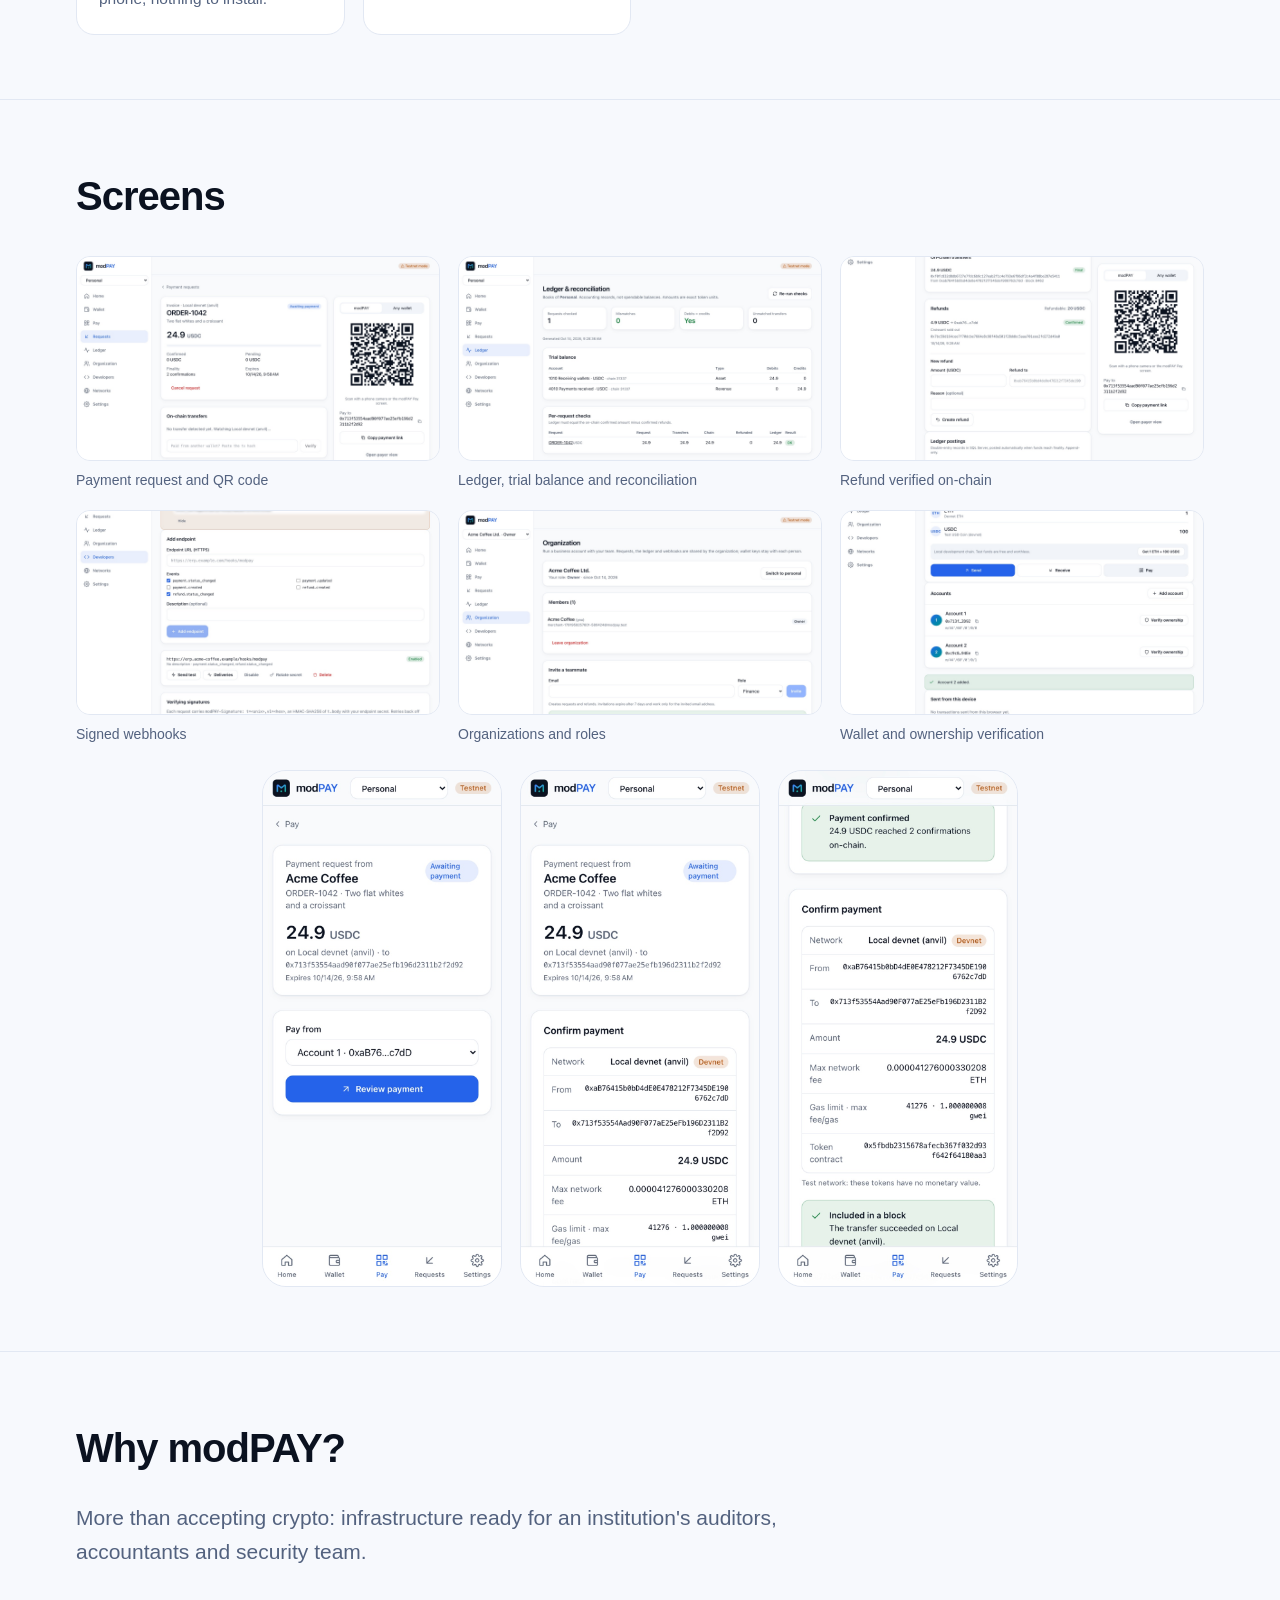
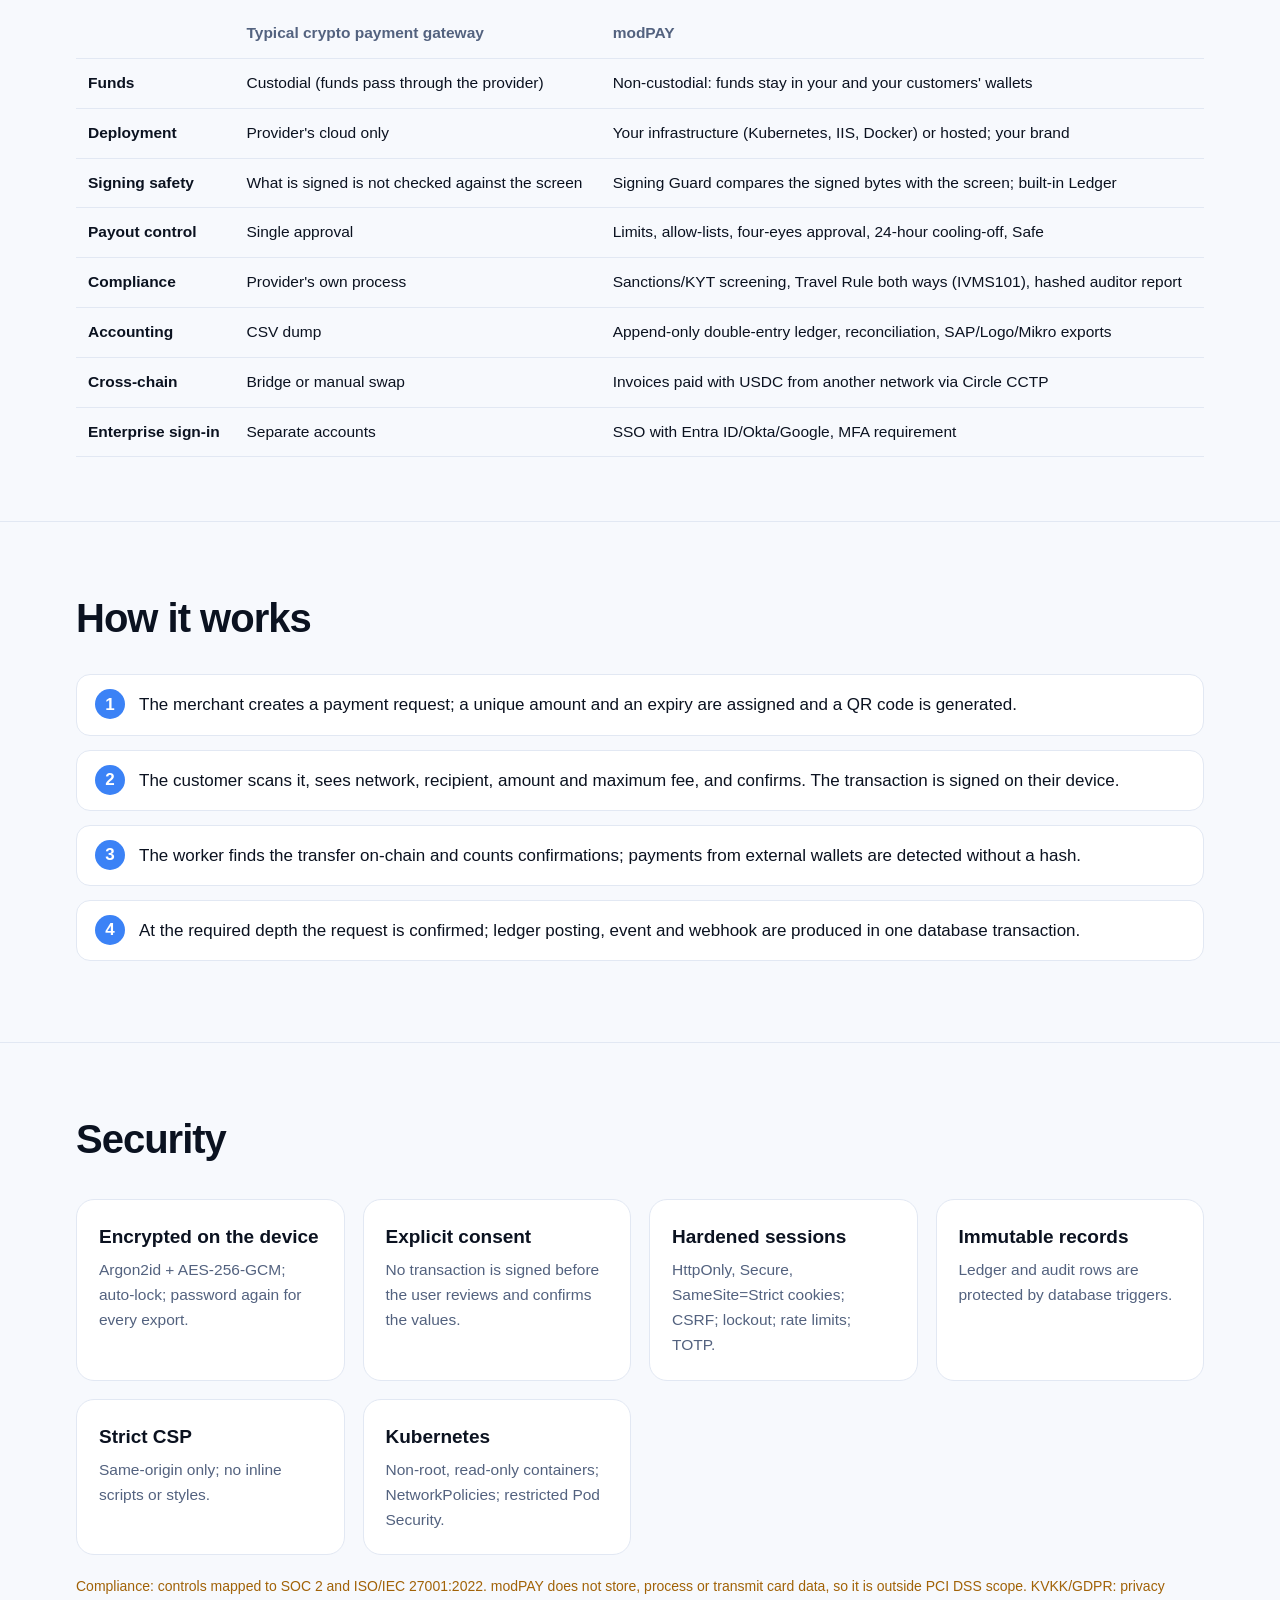
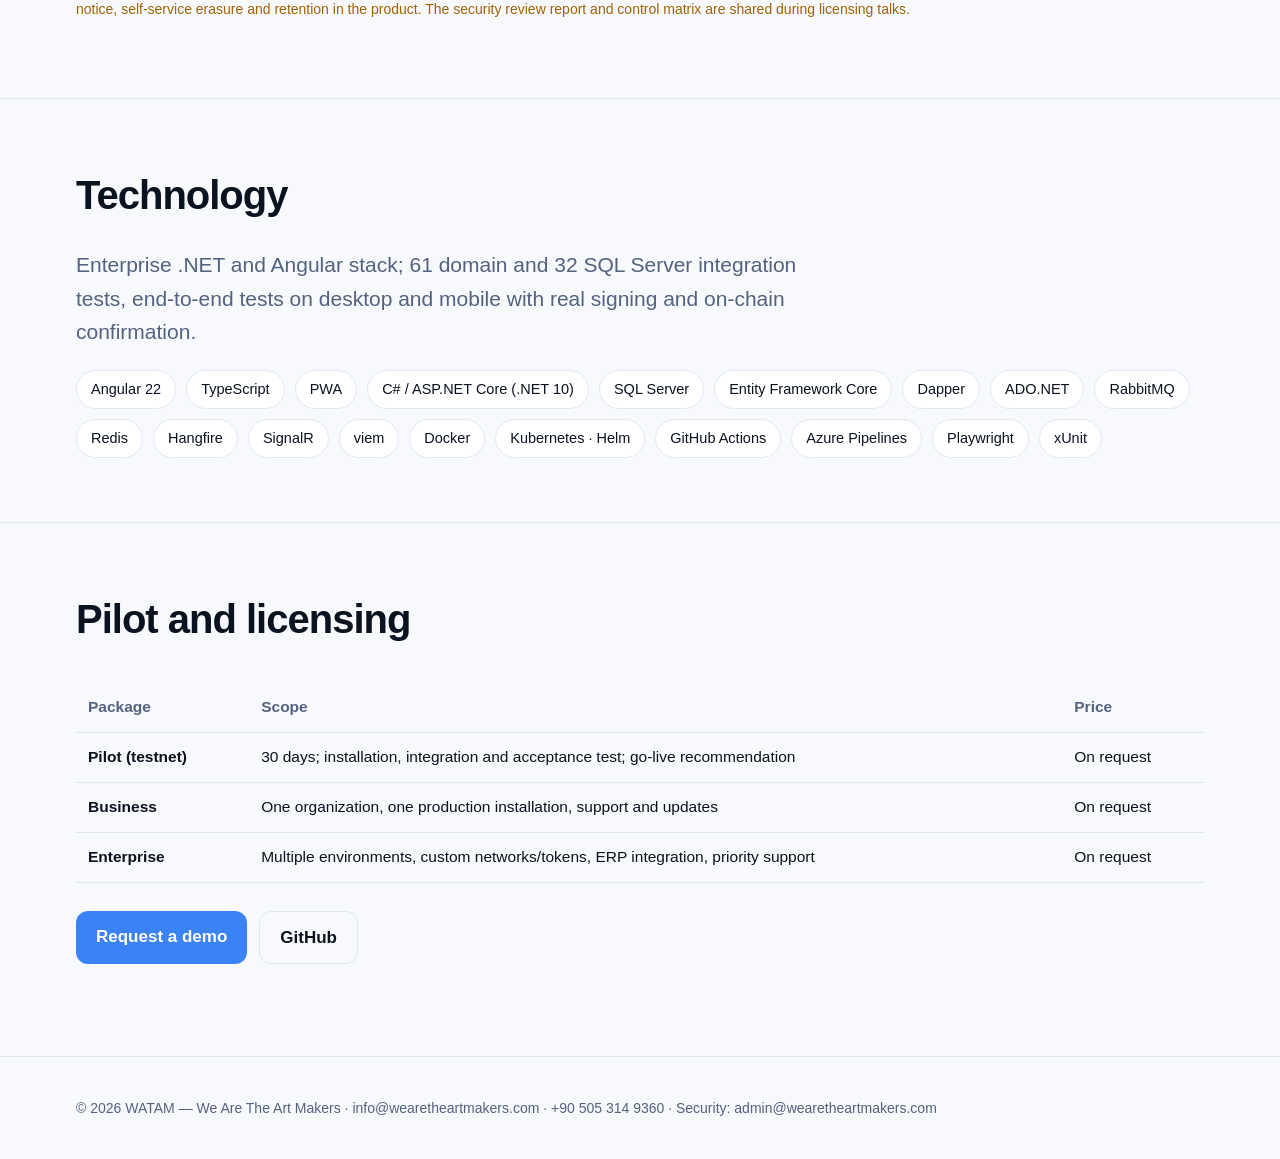
==== commit a780316b: "v0.13.0: Ledger, push, two-way Travel Rule, auditor report; 'Why modPAY' comparison Co-Authored-By: " ====
--- a/docs/en/index.html
+++ b/docs/en/index.html
@@ -54,13 +54,19 @@
 
 <section id="ozellikler"><div class="wrap">
 <h2>Features</h2>
-<div class="grid"><div class="card"><h3>Multi-network checkout</h3><p>One invoice, several networks: the customer pays where they hold funds (e.g. USDC on Ethereum, Avalanche, Polygon or Arbitrum; USDT on BNB Smart Chain). The first payment closes the other options. No bridge, no FX risk.</p></div><div class="card"><h3>BNB Smart Chain and Avalanche</h3><p>Alongside Ethereum, Polygon and Arbitrum: BNB Smart Chain (BNB, USDT, USDC) and Avalanche C-Chain (AVAX, USDC). Fast blocks tracked, per-network confirmation depth.</p></div><div class="card"><h3>KVKK / GDPR</h3><p>Users erase their own account; personal data is anonymized, financial records stay for legal retention. Strictly necessary cookies only.</p></div><div class="card"><h3>Signing Guard</h3><p>The signed transaction is decoded on the device and compared with the screen; any difference and it is not sent. Warnings for address poisoning and hidden approvals.</p></div><div class="card"><h3>Keys stay with the user</h3><p>Recovery phrases and keys never leave the device; encrypted with Argon2id + AES-256-GCM. No administrator can access them.</p></div><div class="card"><h3>QR payments</h3><p>Enter an amount, get a QR. Customers pay in modPAY or any wallet such as MetaMask (EIP-681).</p></div><div class="card"><h3>On-chain proof</h3><p>A payment is confirmed only at the network's confirmation depth. Reorgs, partial and late payments get their own states.</p></div><div class="card"><h3>Accounting-ready</h3><p>Append-only double-entry ledger, reconciliation and trial balance. Every final payment posts automatically; exact-precision CSV exports for accounting.</p></div><div class="card"><h3>Refunds</h3><p>Signed by the merchant in their own wallet; booked once the exact transfer is verified on-chain.</p></div><div class="card"><h3>Enterprise treasury controls</h3><p>Per-transaction and daily limits, allow-lists and four-eyes approval for payouts. Loosening a rule waits 24 hours, so one account cannot switch the controls off and pay out at once. Safe multisig and Ledger/Trezor signing.</p></div><div class="card"><h3>AML/KYT screening and Travel Rule</h3><p>Payers, recipients and allow-lists are screened against the OFAC list, Chainalysis or your own KYT service; sanctioned addresses cannot be paid. Above the threshold an IVMS101 record goes to your Travel Rule provider by signed webhook.</p></div><div class="card"><h3>Enterprise sign-in and ERP</h3><p>Single sign-on with Entra ID, Okta, Google and Keycloak (OIDC); organization-wide two-factor requirement. Ledger export templates for SAP, Logo and Mikro.</p></div><div class="card"><h3>Invoices paid from another network</h3><p>Invoice on Avalanche, customer's USDC on Ethereum? They pay from there with Circle CCTP; modPAY completes the mint, so the customer needs no gas on the destination network.</p></div><div class="card"><h3>Your brand, Turkish and English</h3><p>Turkish and English interface. Your institution's name, colors and logo come from configuration, so the product runs under your brand. EURC for euro.</p></div><div class="card"><h3>One-click demo</h3><p>A new user creates a wallet and taps "Get test tokens" to receive test gas and USDC in seconds, then tries a payment or a cross-chain transfer right away. No faucet hunting.</p></div><div class="card"><h3>Cross-chain USDC</h3><p>With Circle CCTP, USDC is burned on one network and minted on another: no pool, no wrapped tokens, funds always in the user's own wallet. Every step (approval, burn, mint) is confirmed separately and Signing Guard checks each call byte for byte. On Ethereum, Avalanche, Arbitrum and Polygon test networks.</p></div><div class="card"><h3>E-commerce API</h3><p>Your shop backend opens invoices with an API key, tracks their status and sends the customer back to the shop after payment. Keys are limited to one workspace, stored hashed and revocable instantly.</p></div><div class="card"><h3>Point of sale</h3><p>The cashier enters an amount, one QR appears; the screen turns green when the payment is final. Runs on any tablet or phone, nothing to install.</p></div><div class="card"><h3>Teams and integrations</h3><p>Organizations, roles, email invitations, signed webhooks and two-factor authentication.</p></div></div>
+<div class="grid"><div class="card"><h3>Multi-network checkout</h3><p>One invoice, several networks: the customer pays where they hold funds (e.g. USDC on Ethereum, Avalanche, Polygon or Arbitrum; USDT on BNB Smart Chain). The first payment closes the other options. No bridge, no FX risk.</p></div><div class="card"><h3>BNB Smart Chain and Avalanche</h3><p>Alongside Ethereum, Polygon and Arbitrum: BNB Smart Chain (BNB, USDT, USDC) and Avalanche C-Chain (AVAX, USDC). Fast blocks tracked, per-network confirmation depth.</p></div><div class="card"><h3>KVKK / GDPR</h3><p>Users erase their own account; personal data is anonymized, financial records stay for legal retention. Strictly necessary cookies only.</p></div><div class="card"><h3>Signing Guard</h3><p>The signed transaction is decoded on the device and compared with the screen; any difference and it is not sent. Warnings for address poisoning and hidden approvals.</p></div><div class="card"><h3>Keys stay with the user</h3><p>Recovery phrases and keys never leave the device; encrypted with Argon2id + AES-256-GCM. No administrator can access them.</p></div><div class="card"><h3>QR payments</h3><p>Enter an amount, get a QR. Customers pay in modPAY or any wallet such as MetaMask (EIP-681).</p></div><div class="card"><h3>On-chain proof</h3><p>A payment is confirmed only at the network's confirmation depth. Reorgs, partial and late payments get their own states.</p></div><div class="card"><h3>Accounting-ready</h3><p>Append-only double-entry ledger, reconciliation and trial balance. Every final payment posts automatically; exact-precision CSV exports for accounting.</p></div><div class="card"><h3>Refunds</h3><p>Signed by the merchant in their own wallet; booked once the exact transfer is verified on-chain.</p></div><div class="card"><h3>Ledger, built in</h3><p>A Ledger connects directly over USB (WebHID); the transfer shows on the device and Signing Guard still checks every byte. The key never leaves the device.</p></div><div class="card"><h3>Approvals in your pocket</h3><p>Payouts waiting for approval, incoming payments and policy changes arrive as push notifications (Turkish/English).</p></div><div class="card"><h3>Auditor-ready report</h3><p>Payouts, approvals, screenings and policy changes in one ZIP, with a SHA-256 hash per file as tamper evidence.</p></div><div class="card"><h3>Enterprise treasury controls</h3><p>Per-transaction and daily limits, allow-lists and four-eyes approval for payouts. Loosening a rule waits 24 hours, so one account cannot switch the controls off and pay out at once. Safe multisig and Ledger/Trezor signing.</p></div><div class="card"><h3>AML/KYT screening and Travel Rule</h3><p>Payers, recipients and allow-lists are screened against the OFAC list, Chainalysis or your own KYT service; sanctioned addresses cannot be paid. Above the threshold an IVMS101 record goes to your Travel Rule provider by signed webhook.</p></div><div class="card"><h3>Enterprise sign-in and ERP</h3><p>Single sign-on with Entra ID, Okta, Google and Keycloak (OIDC); organization-wide two-factor requirement. Ledger export templates for SAP, Logo and Mikro.</p></div><div class="card"><h3>Invoices paid from another network</h3><p>Invoice on Avalanche, customer's USDC on Ethereum? They pay from there with Circle CCTP; modPAY completes the mint, so the customer needs no gas on the destination network.</p></div><div class="card"><h3>Your brand, Turkish and English</h3><p>Turkish and English interface. Your institution's name, colors and logo come from configuration, so the product runs under your brand. EURC for euro.</p></div><div class="card"><h3>One-click demo</h3><p>A new user creates a wallet and taps "Get test tokens" to receive test gas and USDC in seconds, then tries a payment or a cross-chain transfer right away. No faucet hunting.</p></div><div class="card"><h3>Cross-chain USDC</h3><p>With Circle CCTP, USDC is burned on one network and minted on another: no pool, no wrapped tokens, funds always in the user's own wallet. Every step (approval, burn, mint) is confirmed separately and Signing Guard checks each call byte for byte. On Ethereum, Avalanche, Arbitrum and Polygon test networks.</p></div><div class="card"><h3>E-commerce API</h3><p>Your shop backend opens invoices with an API key, tracks their status and sends the customer back to the shop after payment. Keys are limited to one workspace, stored hashed and revocable instantly.</p></div><div class="card"><h3>Point of sale</h3><p>The cashier enters an amount, one QR appears; the screen turns green when the payment is final. Runs on any tablet or phone, nothing to install.</p></div><div class="card"><h3>Teams and integrations</h3><p>Organizations, roles, email invitations, signed webhooks and two-factor authentication.</p></div></div>
 </div></section>
 
 <section><div class="wrap">
 <h2>Screens</h2>
 <div class="shots"><figure><img loading="lazy" src="../assets/img/invoice-qr.jpg" alt="Payment request and QR code"><figcaption>Payment request and QR code</figcaption></figure><figure><img loading="lazy" src="../assets/img/ledger.jpg" alt="Ledger, trial balance and reconciliation"><figcaption>Ledger, trial balance and reconciliation</figcaption></figure><figure><img loading="lazy" src="../assets/img/refund-confirmed.jpg" alt="Refund verified on-chain"><figcaption>Refund verified on-chain</figcaption></figure><figure><img loading="lazy" src="../assets/img/developers.jpg" alt="Signed webhooks"><figcaption>Signed webhooks</figcaption></figure><figure><img loading="lazy" src="../assets/img/organization.jpg" alt="Organizations and roles"><figcaption>Organizations and roles</figcaption></figure><figure><img loading="lazy" src="../assets/img/wallet.jpg" alt="Wallet and ownership verification"><figcaption>Wallet and ownership verification</figcaption></figure></div>
 <div class="phones"><img loading="lazy" src="../assets/img/mobile-pay.jpg" alt="Payment request on a phone"><img loading="lazy" src="../assets/img/mobile-review.jpg" alt="Payment review"><img loading="lazy" src="../assets/img/mobile-confirmed.jpg" alt="Payment confirmed"></div>
+</div></section>
+
+<section id="why"><div class="wrap">
+<h2>Why modPAY?</h2>
+<p class="lead">More than accepting crypto: infrastructure ready for an institution's auditors, accountants and security team.</p>
+<div class="table-wrap"><table><thead><tr><th></th><th>Typical crypto payment gateway</th><th>modPAY</th></tr></thead><tbody><tr><td><strong>Funds</strong></td><td>Custodial (funds pass through the provider)</td><td>Non-custodial: funds stay in your and your customers' wallets</td></tr><tr><td><strong>Deployment</strong></td><td>Provider's cloud only</td><td>Your infrastructure (Kubernetes, IIS, Docker) or hosted; your brand</td></tr><tr><td><strong>Signing safety</strong></td><td>What is signed is not checked against the screen</td><td>Signing Guard compares the signed bytes with the screen; built-in Ledger</td></tr><tr><td><strong>Payout control</strong></td><td>Single approval</td><td>Limits, allow-lists, four-eyes approval, 24-hour cooling-off, Safe</td></tr><tr><td><strong>Compliance</strong></td><td>Provider's own process</td><td>Sanctions/KYT screening, Travel Rule both ways (IVMS101), hashed auditor report</td></tr><tr><td><strong>Accounting</strong></td><td>CSV dump</td><td>Append-only double-entry ledger, reconciliation, SAP/Logo/Mikro exports</td></tr><tr><td><strong>Cross-chain</strong></td><td>Bridge or manual swap</td><td>Invoices paid with USDC from another network via Circle CCTP</td></tr><tr><td><strong>Enterprise sign-in</strong></td><td>Separate accounts</td><td>SSO with Entra ID/Okta/Google, MFA requirement</td></tr></tbody></table></div>
 </div></section>
 
 <section id="nasil"><div class="wrap">
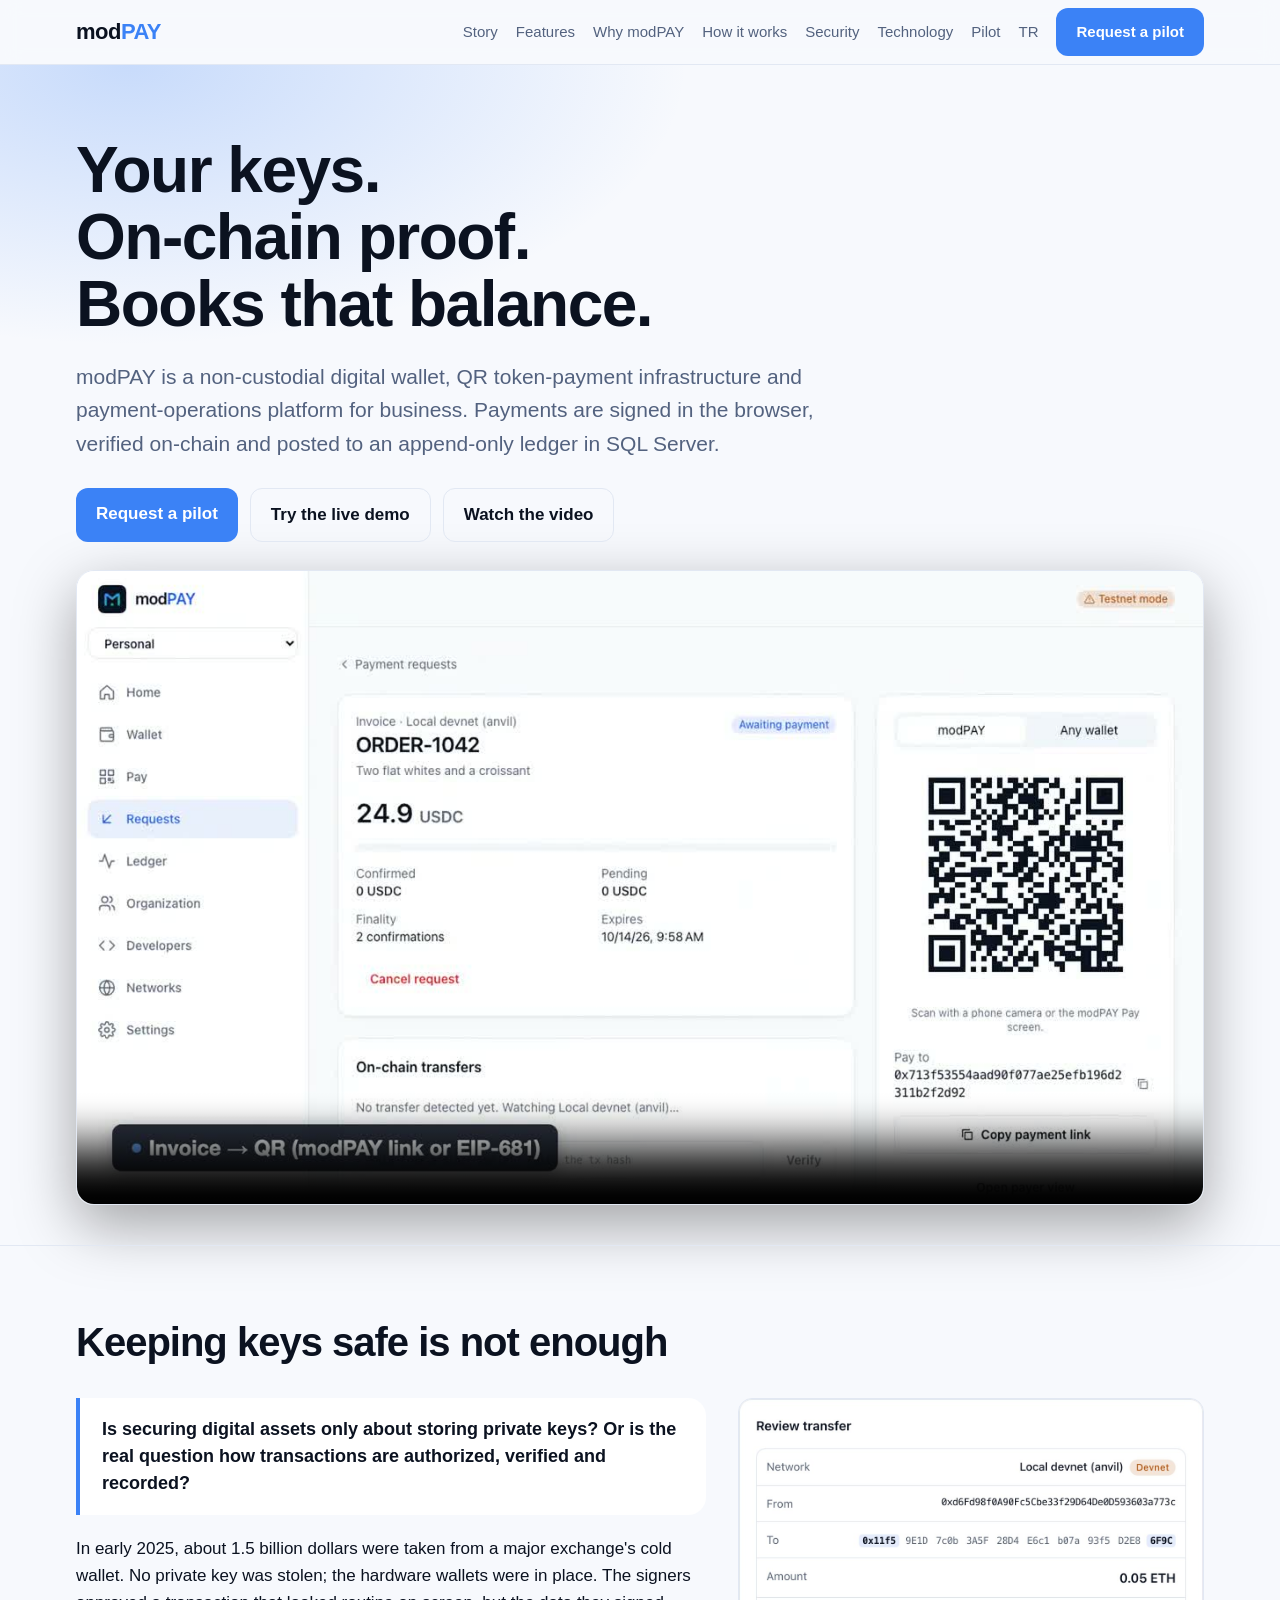
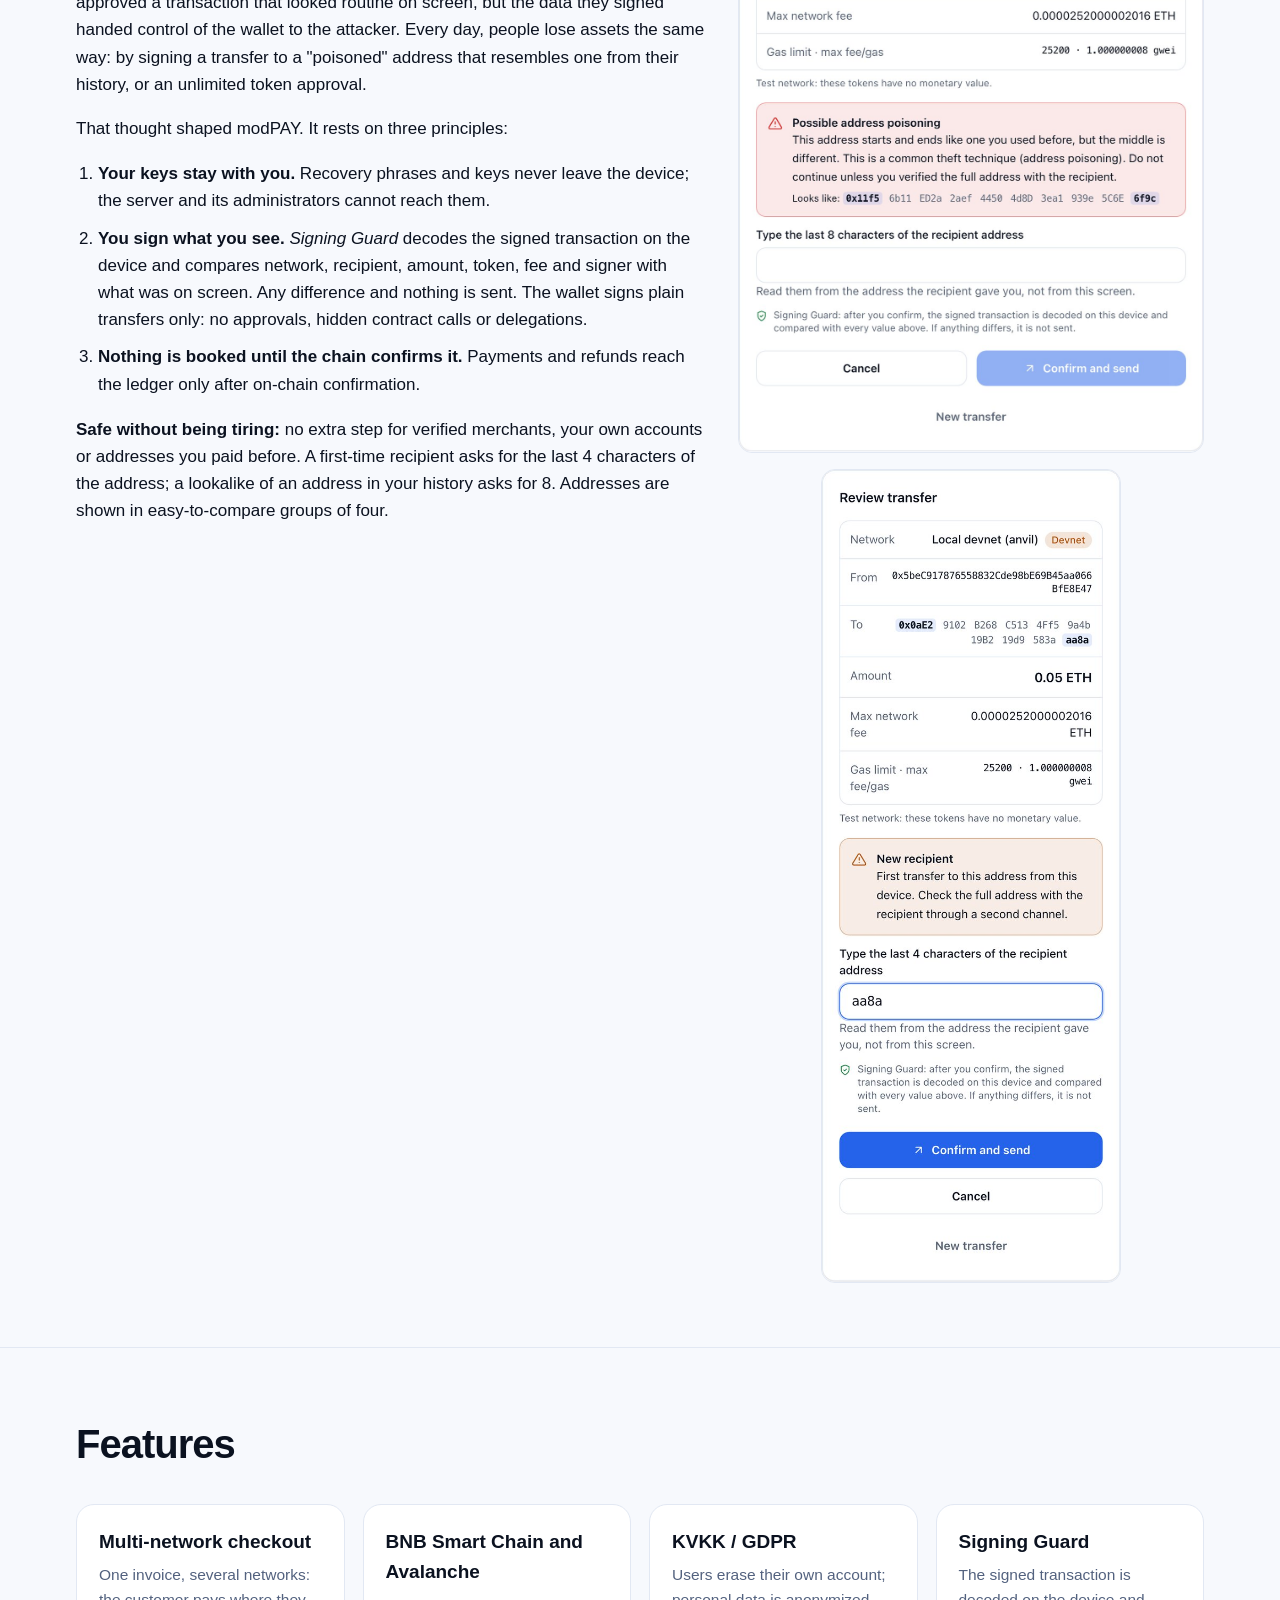
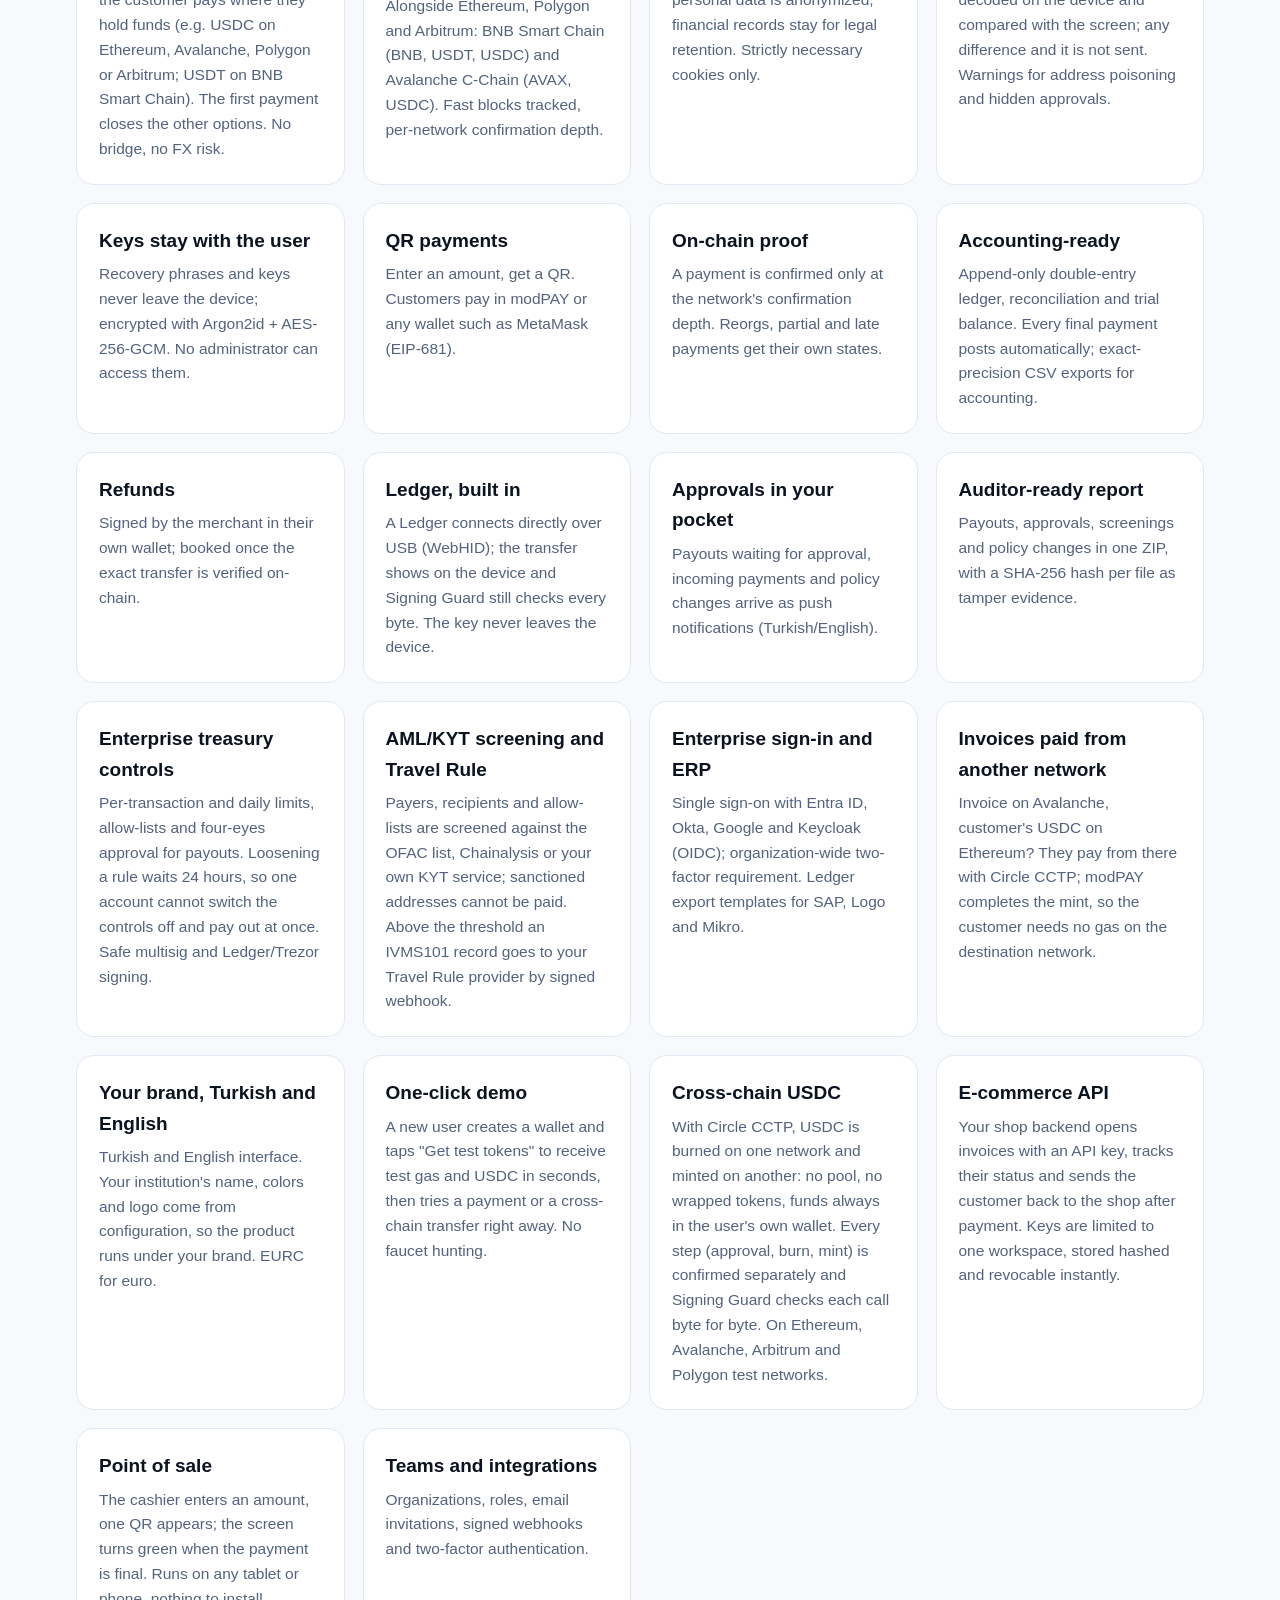
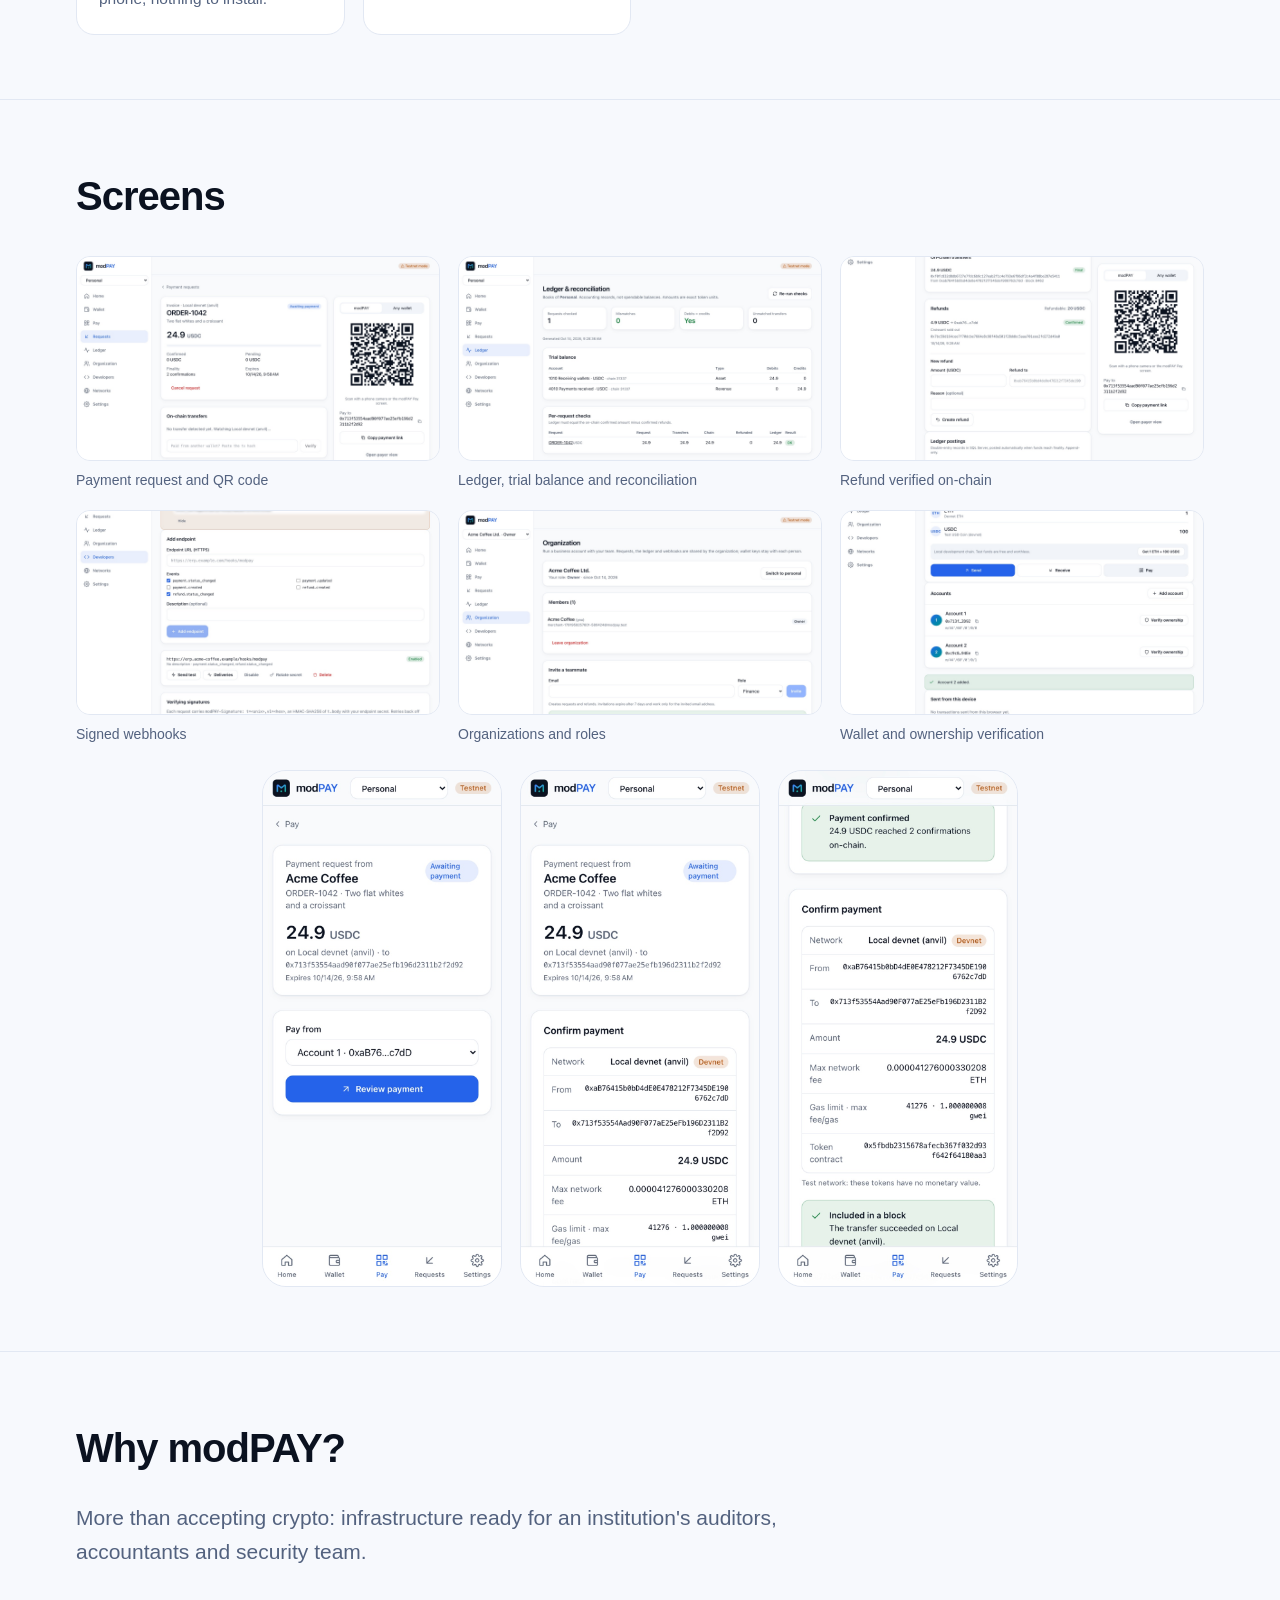
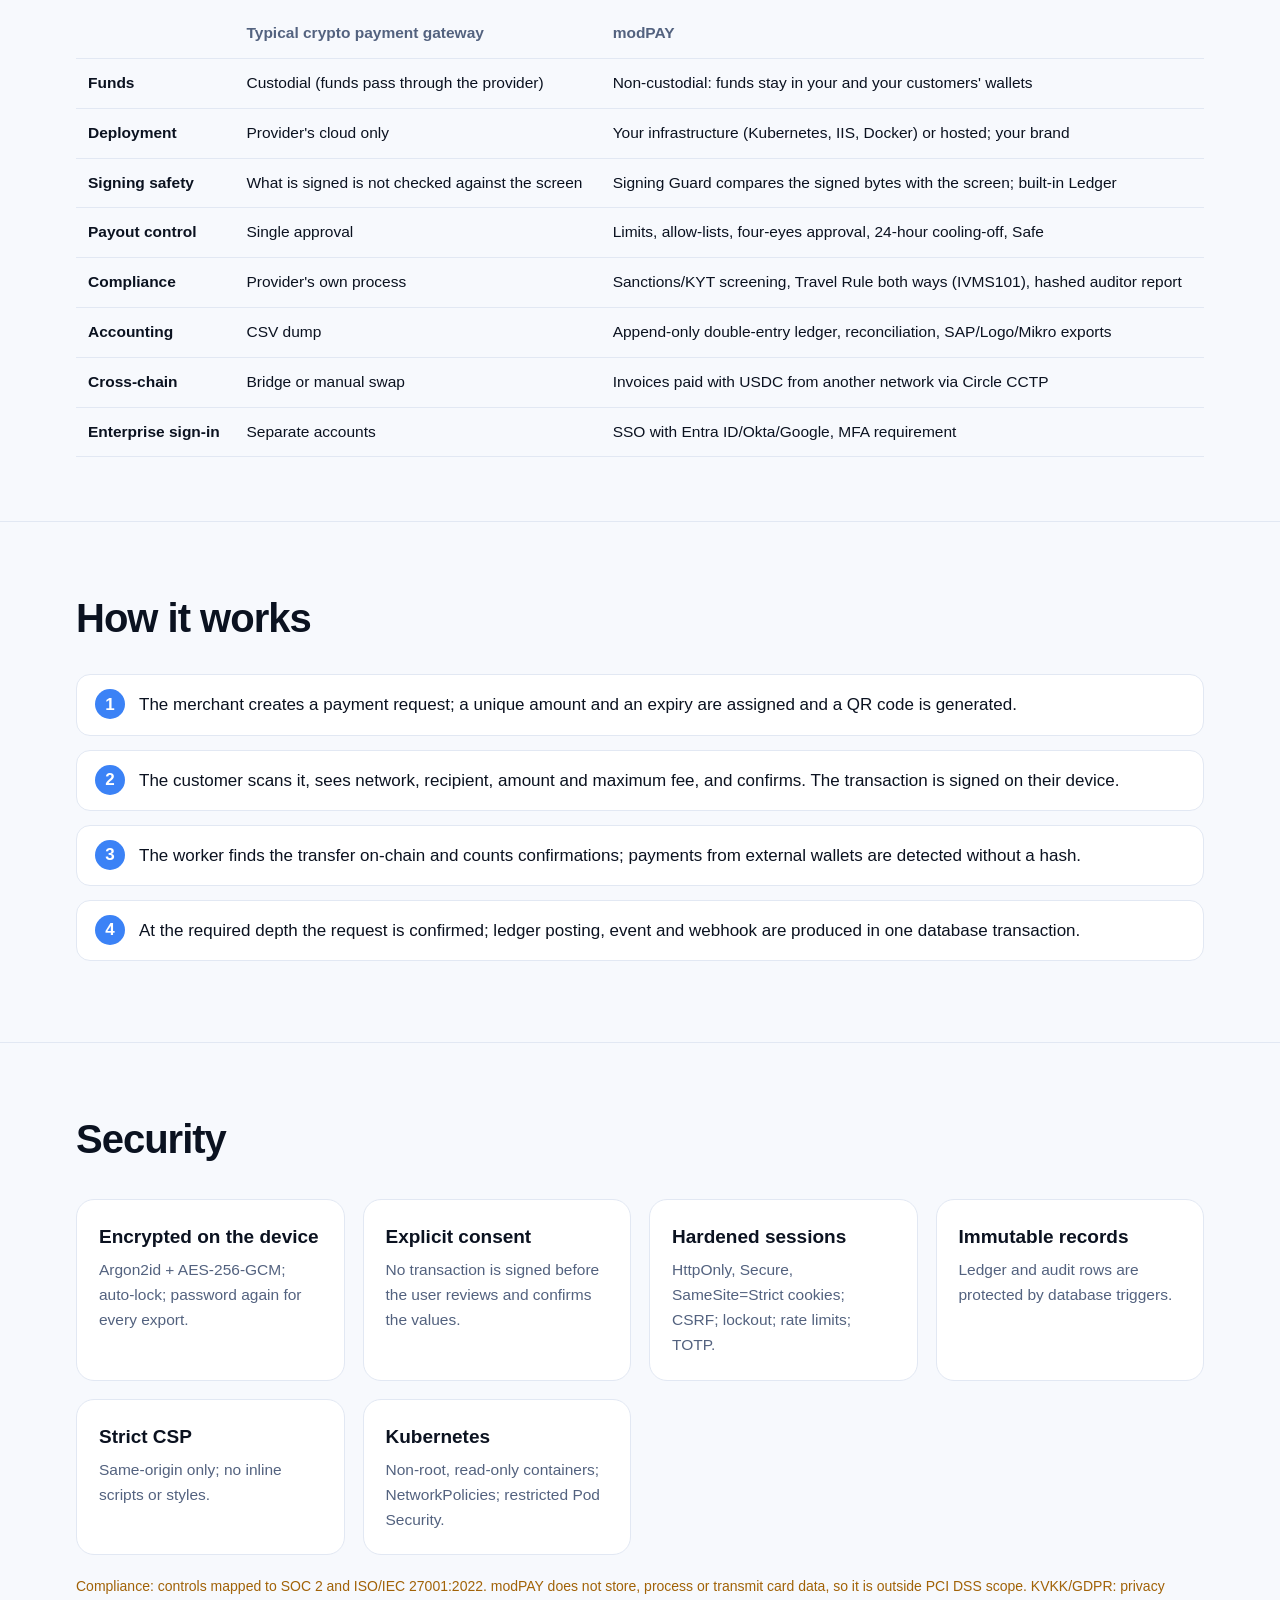
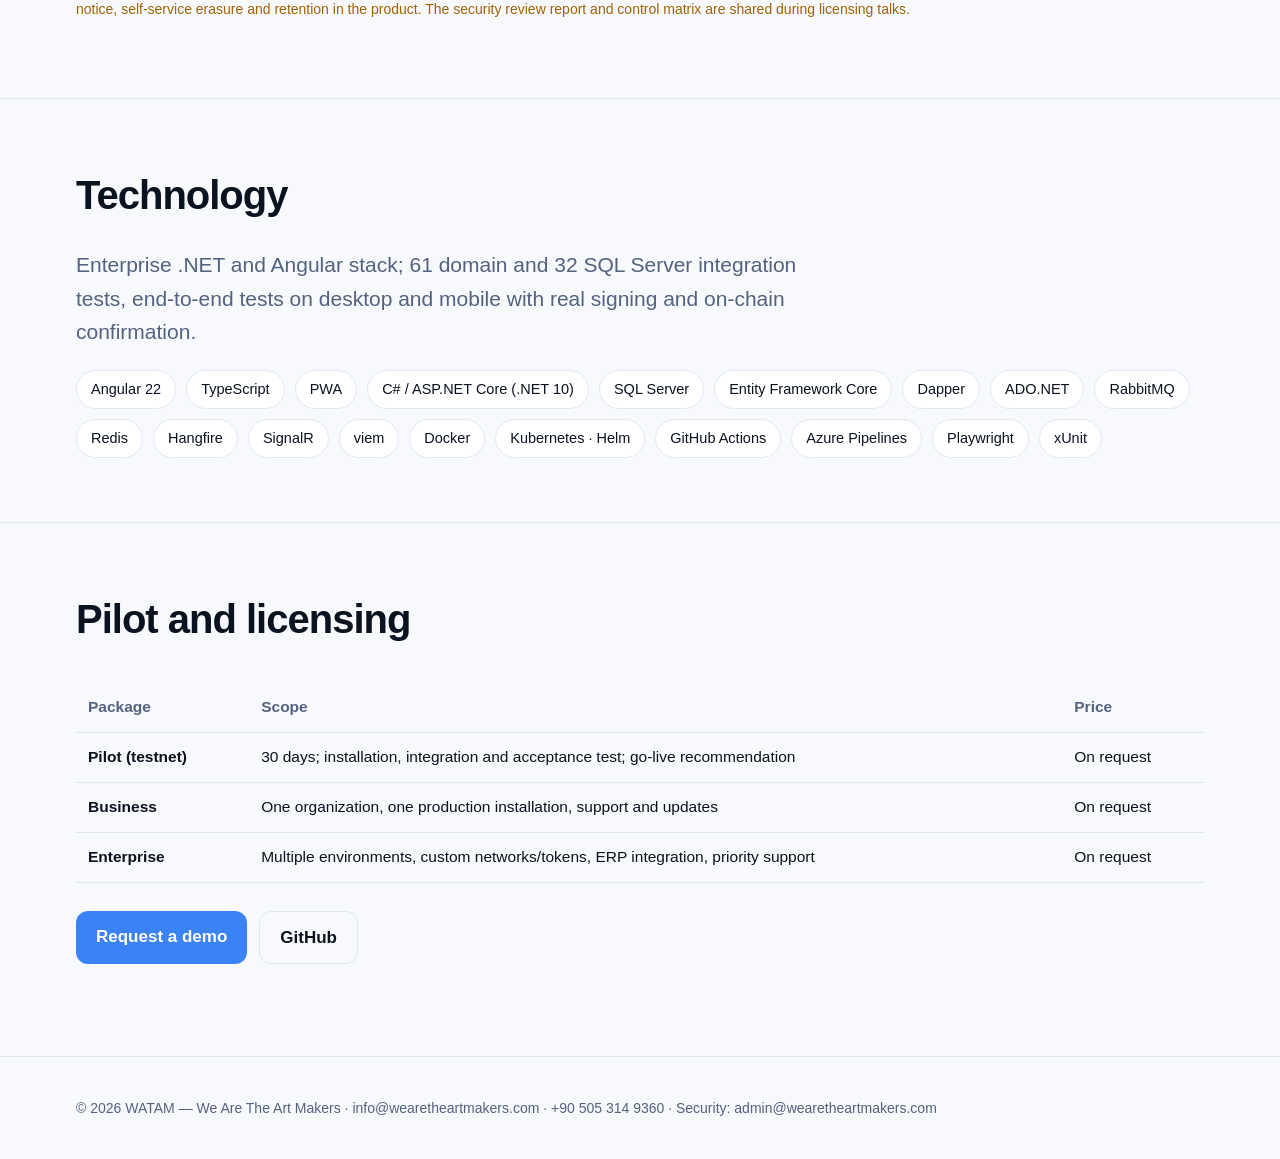
==== commit bfdbb7f2: "nav: Why modPAY link (EN) Co-Authored-By: Claude Opus 5.5 (1M context) <noreply@anthropic.com>" ====
--- a/docs/en/index.html
+++ b/docs/en/index.html
@@ -24,7 +24,7 @@
 <header><div class="wrap">
 <a class="brand" href="./">mod<span>PAY</span></a>
 <nav aria-label="Main menu">
-<a href="#story">Story</a><a href="#ozellikler">Features</a><a href="#nasil">How it works</a><a href="#guvenlik">Security</a><a href="#teknoloji">Technology</a><a href="#pilot">Pilot</a>
+<a href="#story">Story</a><a href="#ozellikler">Features</a><a href="#why">Why modPAY</a><a href="#nasil">How it works</a><a href="#guvenlik">Security</a><a href="#teknoloji">Technology</a><a href="#pilot">Pilot</a>
 <a class="lang" href="../" hreflang="tr">TR</a>
 <a class="btn" href="mailto:info@wearetheartmakers.com?subject=modPAY%20pilot">Request a pilot</a>
 </nav></div></header>
